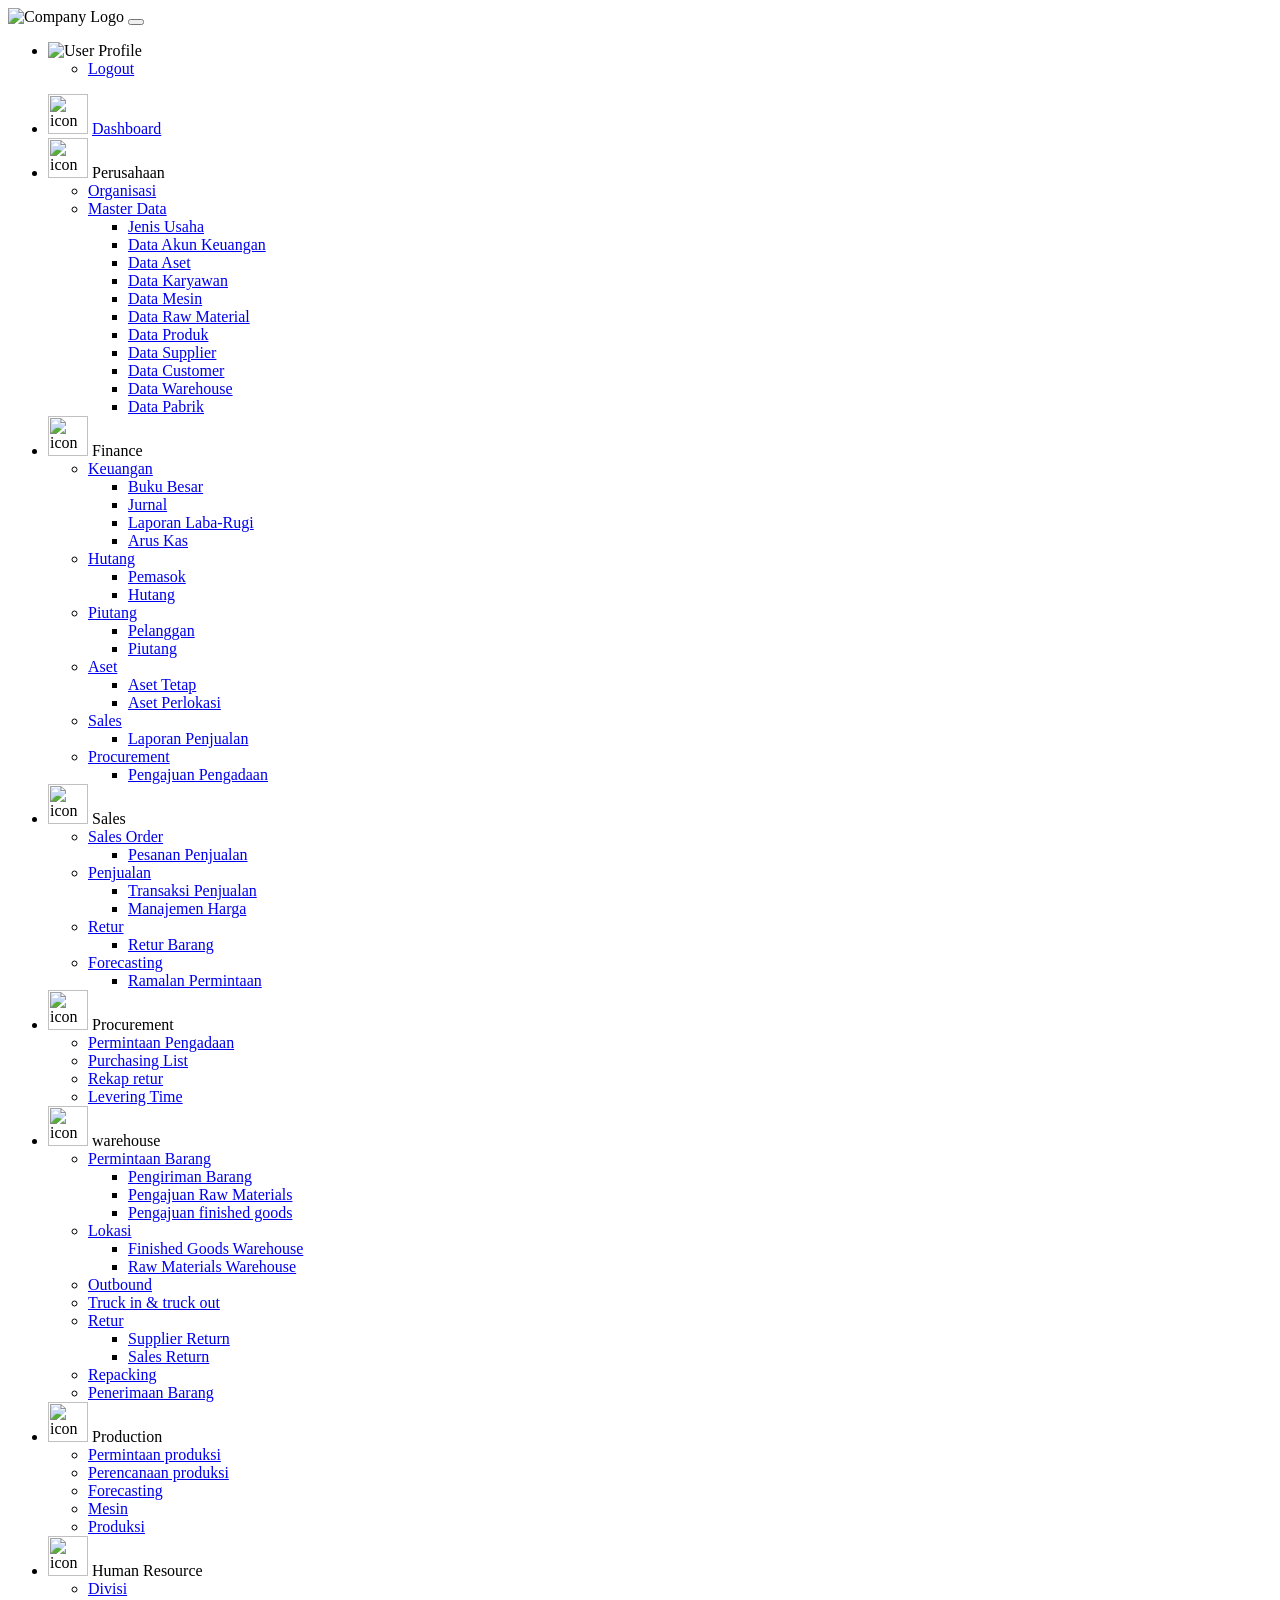
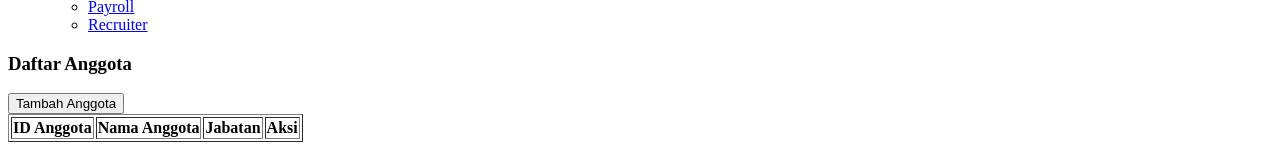
==== index.html @ f4857b85 "Update index.html" ====
<html>
  <head><title>pesanan penjualan</title>
  <link rel="stylesheet" href="organisasi.css">
  </head>
<body>
 <!-- Header Utama Halaman -->
    <header class="main-header">
        <div class="header-left">
            <img src="icon/logo_cross-removebg-preview.png" alt="Company Logo" class="company-logo">
            <!-- Tombol Menu Hamburger untuk Mobile (akan disembunyikan di desktop oleh CSS) -->
            <button class="mobile-menu-toggle" aria-label="Toggle Navigation">
                <i class="fas fa-bars"></i>
            </button>
        </div>
        <ul class="user-profile-area">
          <li class="profile-dropdown-trigger">
              <img src="icon/pexels-moose-photos-170195-1586996.jpg" id="ic" alt="User Profile">
      
              <!-- Dropdown menu pindah ke dalam <li> ini -->
              <ul class="dropdown-logo">
                  <li><a href="Dashboard.html">Logout</a></li>
              </ul>
          </li>
      </ul>
      
    </header>

    <!-- Kontainer Utama untuk Sidebar Navigasi dan Konten Dashboard -->
    <div class="main-layout-container">
        <!-- Sidebar Navigasi Utama -->
        <div class="sidebar-nav">
            <ul class="isi-container">
                <li class="dashboard">
                    <img src="icon/dashboard.png" alt="icon" width="40px" height="40px">
                    <a class="dasherp" href="dashboard_erp.html">Dashboard</a>
                </li>
                <li class="perusahaan">
                    <img src="icon/building (1).png" alt="icon" width="40px" height="40px">
                    <a class="perus">Perusahaan</a>
                    <ul class="dropdown">
                        <li><a href="organisasi.html">Organisasi</a></li>
                        <li class="has-nested">
                            <a href="#">Master Data</a>
                            <ul class="dropdown-nested">
                                <li><a href="jenis_usaha.html">Jenis Usaha</a></li>
                                <li><a href="data_akun.html">Data Akun Keuangan</a></li>
                                <li><a href="data_aset.html">Data Aset</a></li>
                                <li><a href="data_karyawan.html">Data Karyawan</a></li>
                                <li><a href="data_mesin.html">Data Mesin</a></li>
                                <li><a href="data_rawmaterial.html">Data Raw Material</a></li>
                                <li><a href="data_produk.html">Data Produk</a></li>
                                <li><a href="data_supplier.html">Data Supplier</a></li>
                                <li><a href="data_Customer.html">Data Customer</a></li>
                                <li><a href="data_warehouse.html">Data Warehouse</a></li>
                                <li><a href="data_pabrik.html">Data Pabrik</a></li>
                            </ul>
                        </li>
                    </ul>
                </li>

                <li class="finance">
                    <img src="icon/financial-advisor (1).png" alt="icon" width="40px" height="40px">
                    <a class="fi">Finance </a>
                    <ul class="dropdown">
                        <li class="has-nested">
                            <a href="#">Keuangan</a>
                            <ul class="dropdown-nested">
                                <li><a href="keuangan.html#pencatatan_keuangan">Buku Besar</a></li>
                                <li><a href="#">Jurnal</a></li>
                                <li><a href="laba-rugi.html">Laporan Laba-Rugi</a></li>
                                <li><a href="arus-kas.html">Arus Kas</a></li>
                            </ul>
                        </li>
                        <li class="has-nested">
                            <a href="#">Hutang</a>
                            <ul class="dropdown-nested">
                                <li><a href="data_supplier.html">Pemasok</a></li>
                                <li><a href="hutang-hutang.html">Hutang</a></li>
                            </ul>
                        </li>
                        <li class="has-nested">
                            <a href="#">Piutang</a>
                            <ul class="dropdown-nested">
                                <li><a href="data_customer.html">Pelanggan</a></li>
                                <li><a href="piutang-piutang.html">Piutang</a></li>
                            </ul>
                        </li>
                        <li class="has-nested">
                            <a href="#">Aset</a>
                            <ul class="dropdown-nested">
                                <li><a href="aset.html">Aset Tetap</a></li>
                                <li><a href="asetperlokasi.html">Aset Perlokasi</a></li>
                            </ul>
                        </li>
                        <li class="has-nested">
                            <a href="#">Sales</a>
                            <ul class="dropdown-nested">
                                <li><a href="laporan_penjualan.html">Laporan Penjualan</a></li>
                            </ul>
                        </li>
                        <li class="has-nested">
                            <a href="#">Procurement</a>
                            <ul class="dropdown-nested">
                                <li><a href="pengajuan_pengadaan.html">Pengajuan Pengadaan</a></li>
                            </ul>
                        </li>
                    </ul>
                </li>

                <li class="sales">
                    <img src="icon/growth (2).png" alt="icon" width="40px" height="40px">
                    <a class="s">Sales</a>
                    <ul class="dropdown">
                        <li class="has-nested">
                            <a href="#">Sales Order</a>
                            <ul class="dropdown-nested">
                                <li><a href="sales-order.html">Pesanan Penjualan</a></li>
                            </ul>
                        </li>
                        <li class="has-nested">
                            <a href="#">Penjualan</a>
                            <ul class="dropdown-nested">
                                <li><a href="transaksi_penjualan.html">Transaksi Penjualan</a></li>
                                <li><a href="manajemen_harga.html">Manajemen Harga</a></li>
                            </ul>
                        </li>
                        <li class="has-nested">
                            <a href="#">Retur</a>
                            <ul class="dropdown-nested">
                                <li><a href="retur_barang.html">Retur Barang</a></li>
                            </ul>
                        </li>
                        <li class="has-nested">
                            <a href="#">Forecasting</a>
                            <ul class="dropdown-nested">
                                <li><a href="#">Ramalan Permintaan</a></li>
                            </ul>
                        </li>
                    </ul>
                </li>

                <li class="procurement">
                    <img src="icon/procurement (1).png" alt="icon" width="40px" height="40px">
                    <a class="p">Procurement</a>
                    <ul class="dropdown">
                        <li><a href="permintaan_pengadaan.html">Permintaan Pengadaan </a></li>
                        <li><a href="purchasing_list.html">Purchasing List</a></li>
                        <li><a href="rekap_retur.html">Rekap retur</a></li>
                        <li><a href="levering_time.html">Levering Time</a></li>
                    </ul>
                </li>

                <li class="warehouse">
                    <img src="icon/warehouse (2).png" alt="icon" width="40px" height="40px">
                    <a class="w">warehouse</a>
                    <ul class="dropdown">
                        <li class="has-nested">
                            <a href="#">Permintaan Barang</a>
                            <ul class="dropdown-nested">
                                <li><a href="permintaan_barang.html">Pengiriman Barang</a></li>
                                <li><a href="pengajuan_raw.html">Pengajuan Raw Materials</a></li>
                                <li><a href="pengajuan_goods.html">Pengajuan finished goods</a></li>
                            </ul>
                        </li>
                        <li class="has-nested">
                            <a href="#">Lokasi</a>
                            <ul class="dropdown-nested">
                                <li><a href="finished_good.html">Finished Goods Warehouse</a></li>
                                <li><a href="raw_material.html">Raw Materials Warehouse</a></li>
                            </ul>
                        </li>
                        <li><a href="outbound.html">Outbound</a></li>
                        <li><a href="truckin_out.html">Truck in & truck out</a></li>
                        <li class="has-nested">
                            <a href="#">Retur</a>
                            <ul class="dropdown-nested">
                                <li><a href="supplier_retur.html">Supplier Return</a></li>
                                <li><a href="goods_retur.html">Sales Return</a></li>
                            </ul>
                        </li>
                        <li><a href="repacking.html">Repacking</a></li>
                        <li><a href="stock_opname.html">Penerimaan Barang</a></li>
                    </ul>
                </li>

                <li class="production">
                    <img src="icon/factory (1).png" alt="icon" width="40px" height="40px">
                    <a class="pr">Production</a>
                    <ul class="dropdown">
                        <li><a href="permintaan_produksi.html">Permintaan produksi</a></li>
                        <li><a href="perencanaan_produksi.html">Perencanaan produksi</a></li>
                        <li><a href="forecasting_produksi.html">Forecasting</a></li>
                        <li><a href="mesin.html">Mesin</a></li>
                        <li><a href="biaya.html">Produksi</a></li>
                    </ul>
                </li>

                <li class="human">
                    <img src="icon/teamwork (2).png" alt="icon" width="40px" height="40px">
                    <a class="h">Human Resource</a>
                    <ul class="dropdown">
                        <li><a href="data_karyawan.html">Divisi</a></li>
                        <li><a href="payroll.html">Payroll</a></li>
                        <li><a href="recruiter.html">Recruiter</a></li>
                    </ul>
                </li>
            </ul>
        </div>


<div class="isi-co">
    <h3 class="pj">Daftar Anggota</h3>





  <div class="add">
    <a href="organisasi2.html"><button type="button">Tambah Anggota</button></a>
  </div>
  <div class="table-container">
    <table id="myTable" class="table" border="1">
        <thead>
            <tr>
                <th class="k">ID Anggota</th>
                <th class="kt">Nama Anggota</th>
                <th class="spp">Jabatan</th>
                <th class="keterangan">Aksi</th> </tr>
        </thead>
        <tbody id="organisasiTableBody">
            </tbody>
    </table>
</div>
</div>
</div>


<script src="organisasi.js"></script>
</body>
</html>
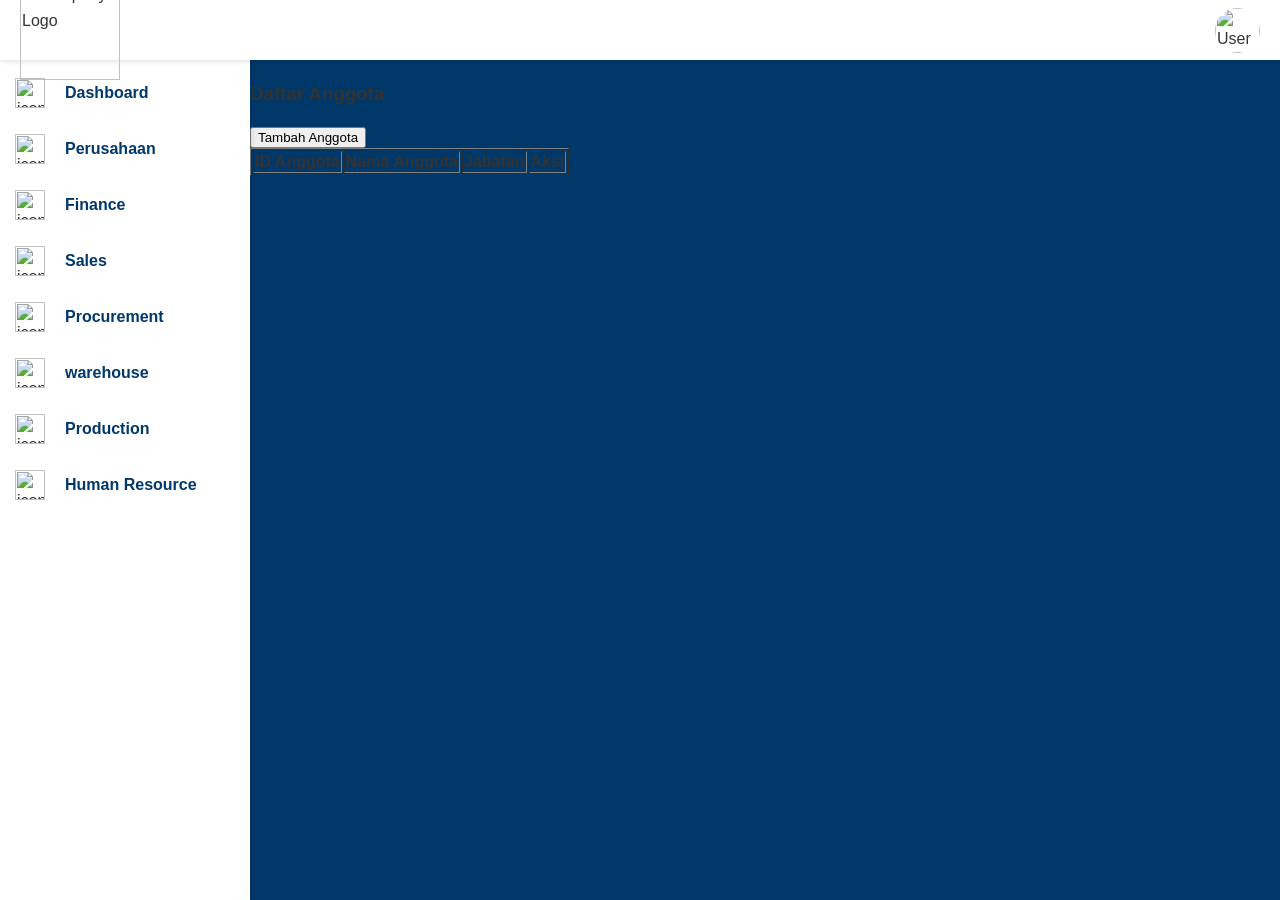
==== commit 1f664a4d: "Update index.html" ====
--- a/index.html
+++ b/index.html
@@ -1,6 +1,6 @@
 <html>
   <head><title>pesanan penjualan</title>
-  <link rel="stylesheet" href="organisasi.css">
+  <link rel="stylesheet" href="dashboard_erp.css">
   </head>
 <body>
  <!-- Header Utama Halaman -->
@@ -235,6 +235,6 @@
 </div>
 
 
-<script src="organisasi.js"></script>
+<script src="dashboard_erp.js"></script>
 </body>
 </html>
--- a/dashboard_erp.css
+++ b/dashboard_erp.css
@@ -0,0 +1,798 @@
+/* dashboard_erp.css */
+
+/* --- RESET BROWSER DEFAULTS DAN PENGATURAN GLOBAL --- */
+*, *::before, *::after {
+  box-sizing: border-box; /* Sangat penting untuk layout responsif */
+}
+
+html, body {
+  margin: 0;
+  padding: 0;
+  width: 100%;
+  height: 100%;
+  /* Mencegah scroll horizontal pada seluruh halaman */
+  overflow-x: hidden; /* Pastikan ini ada dan efektif! */
+  font-family: Arial, sans-serif;
+  line-height: 1.6;
+  color: #333;
+  background-color: #01386A; /* Warna latar belakang halaman */
+}
+
+
+
+.header-left .company-logo {
+  height: 100px;
+  width: auto;
+}
+
+
+/* Tambahkan ini untuk mengontrol scroll body saat mobile sidebar aktif */
+body.no-scroll {
+  overflow: hidden; /* Ini akan menimpa overflow-x: hidden juga, yang diinginkan */
+}
+
+
+/* --- HEADER UTAMA --- */
+.main-header {
+  width: 100%;
+  background-color: #fff;
+  padding: 10px 20px;
+  box-shadow: 0 2px 4px rgba(0,0,0,0.1);
+  display: flex;
+  justify-content: space-between;
+  align-items: center;
+  position: fixed;
+  top: 0;
+  left: 0;
+  z-index: 200;
+  height: 60px;
+  /* Pastikan header tidak menyebabkan scroll horizontal karena kontennya */
+  
+}
+
+.header-left {
+  display: flex;
+  align-items: center;
+  gap: 15px;
+}
+
+.company-logo {
+  height: 40px; /* Sesuaikan tinggi logo */
+  width: auto;
+}
+
+.header-right {
+  display: flex;
+  align-items: center;
+}
+
+/* --- TOMBOL MENU HAMBURGER (Mobile Only) --- */
+.mobile-menu-toggle {
+  display: none; /* Sembunyikan secara default di desktop */
+  background: none;
+  border: none;
+  font-size: 1.8em;
+  cursor: pointer;
+  color: #01386A;
+  padding: 5px 10px;
+}
+
+/* --- DROPDOWN PROFIL (di header) --- */
+/* Dalam dashboard_erp.css */
+
+/* Dalam dashboard_erp.css */
+
+/* Dalam dashboard_erp.css */
+
+.user-profile-area {
+  list-style: none;
+  padding: 0;
+  margin: 0;
+  position: relative; /* Ini tetap harus ada untuk containment */
+}
+
+.profile-dropdown-trigger {
+  cursor: pointer;
+  display: flex;
+  align-items: center;
+}
+
+#ic {
+  width: 45px;
+  height: 45px;
+  border-radius: 50%;
+  object-fit: cover;
+  display: block;
+}
+
+.dropdown-logo {
+  display: none;
+  /* Hapus atau komentari baris di bawah ini */
+  /* position: absolute; */
+  /* top: 60px; */
+  /* right: 0; */
+
+  background-color: #fff;
+  border-radius: 8px;
+  min-width: 180px;
+  box-shadow: 0 8px 20px rgba(0, 0, 0, 0.2);
+  list-style: none;
+  padding: 8px 0;
+  margin: 0;
+  z-index: 999; /* Pastikan ini cukup tinggi */
+}
+
+.dropdown-logo.show {
+  display: block;
+}
+
+/* Tambahkan transisi jika Anda ingin efek halus */
+.dropdown-logo {
+  transition: opacity 0.3s ease-in-out, transform 0.3s ease-in-out;
+  opacity: 0;
+  pointer-events: none; /* Mencegah interaksi saat disembunyikan */
+  transform: translateY(-10px); /* Efek meluncur dari atas */
+}
+
+.dropdown-logo.show {
+  opacity: 1;
+  pointer-events: auto;
+  transform: translateY(0);
+}
+
+
+/* ... sisa CSS tidak berubah ... */
+
+
+.dropdown-logo li a {
+  color: #333;
+  padding: 10px 15px;
+  text-decoration: none;
+  display: block;
+  white-space: nowrap; /* Pastikan teks tidak melompat baris */
+  font-size: 0.95em;
+  overflow: hidden; /* Sembunyikan overflow */
+  text-overflow: ellipsis; /* Tambahkan elipsis jika teks terlalu panjang */
+}
+
+.dropdown-logo li a:hover {
+  background-color: #f0f0f0;
+  border-radius: 4px;
+  margin: 0 8px;
+}
+
+/* --- LAYOUT UTAMA (Sidebar Navigasi dan Konten Dashboard) --- */
+.main-layout-container {
+  display: flex;
+  height: calc(100vh - 60px); /* Tinggi viewport dikurangi tinggi header */
+  margin-top: 60px; /* Dorong konten ke bawah header */
+  width: 100%;
+  overflow: hidden; /* Menambah overflow hidden untuk container utama, scroll akan di elemen dalamnya */
+}
+
+/* --- SIDEBAR NAVIGASI UTAMA --- */
+.sidebar-nav {
+  width: 250px; /* Lebar default di desktop */
+  background-color: #fff;
+  box-shadow: 2px 0 5px rgba(0,0,0,0.1);
+  height: 100%; /* Mengisi tinggi penuh .main-layout-container */
+  flex-shrink: 0;
+  overflow-y: auto; /* Izinkan scroll vertikal di desktop juga */
+  overflow-x: hidden; /* Pastikan tidak ada scroll horizontal di sidebar */
+
+  transition: transform 0.3s ease-in-out; /* Untuk animasi slide-in/out mobile */
+  z-index: 150;
+  padding-top: 10px; /* Padding dari atas */
+  position: relative; /* Penting untuk z-index dropdown yang fixed */
+}
+
+/* Hilangkan scrollbar default */
+.sidebar-nav::-webkit-scrollbar {
+  width: 0; /* Untuk Chrome, Safari, Opera */
+  height: 0;
+}
+.sidebar-nav {
+  scrollbar-width: none; /* Untuk Firefox */
+}
+
+
+.isi-container {
+  list-style: none;
+  padding: 0 15px; /* Padding horizontal di dalam sidebar */
+  margin: 0;
+  width: 100%;
+}
+
+/* --- ITEM MENU UTAMA (Dashboard, Perusahaan, Finance, dll.) --- */
+.isi-container > li {
+  display: flex;
+  align-items: center;
+  position: relative; /* PENTING: Untuk positioning absolute dropdown */
+  cursor: pointer;
+  margin-bottom: 10px;
+  padding: 8px 0;
+  transition: background-color 0.2s ease-in-out;
+  border-radius: 6px;
+}
+
+/* Tambahkan padding di sisi kiri untuk ikon */
+.isi-container > li > a {
+  padding-left: 10px;
+}
+
+.isi-container > li:hover {
+  background-color: #e8f0fe;
+}
+
+/* Kelas aktif untuk item menu parent dropdown */
+.isi-container > li.active-dropdown {
+  background-color: #e8f0fe;
+}
+
+.dashboard {
+  margin-top: 0;
+}
+
+.isi-container > li img {
+  margin-right: 10px;
+  width: 30px;
+  height: 30px;
+  flex-shrink: 0;
+  object-fit: contain;
+}
+
+.isi-container > li a {
+  text-decoration: none;
+  color: #01386A;
+  font-weight: bold;
+  flex-grow: 1;
+  white-space: nowrap;
+  display: flex;
+  align-items: center;
+  justify-content: space-between;
+  width: 100%;
+  box-sizing: border-box;
+}
+
+/* Gaya untuk ikon panah dropdown */
+.isi-container > li a .arrow-icon {
+  font-size: 0.8em;
+  margin-left: 10px;
+  transition: transform 0.2s ease-in-out;
+}
+
+.isi-container > li.active-dropdown > a .arrow-icon {
+  transform: rotate(90deg);
+}
+
+
+/* --- DROPDOWN UTAMA SIDEBAR (level 1) --- */
+.dropdown {
+  visibility: hidden;
+  opacity: 0;
+  transition: visibility 0s 0.2s, opacity 0.2s ease-in-out;
+  pointer-events: none;
+
+  background-color: #fff;
+  border-radius: 8px;
+  min-width: 200px;
+  box-shadow: 0 4px 12px rgba(0,0,0,0.15);
+  list-style: none;
+  padding: 8px 0;
+  margin: 0;
+  z-index: 10;
+
+  position: fixed; /* DEFAULT DI DESKTOP */
+  top: -9999px; /* Default hide */
+  left: -9999px; /* Default hide */
+  overflow-x: hidden; /* Tetap hidden di desktop */
+}
+
+/* --- NESTED DROPDOWN SIDEBAR (level 2) --- */
+.dropdown-nested {
+  visibility: hidden;
+  opacity: 0;
+  transition: visibility 0s 0.2s, opacity 0.2s ease-in-out;
+  pointer-events: none;
+
+  background-color: #fff;
+  border-radius: 8px;
+  min-width: 200px;
+  box-shadow: 0 4px 12px rgba(0,0,0,0.15);
+  list-style: none;
+  padding: 8px 0;
+  margin: 0;
+  z-index: 11;
+
+  position: fixed; /* DEFAULT DI DESKTOP */
+  top: -9999px; /* Default hide */
+  left: -9999px; /* Default hide */
+  overflow-x: hidden; /* Tetap hidden di desktop */
+}
+
+/* Saat dropdown aktif */
+.dropdown.show,
+.dropdown-nested.show {
+  visibility: visible;
+  opacity: 1;
+  transition-delay: 0s;
+  pointer-events: auto;
+  /* Posisi `left` dan `top` akan diatur oleh JS di desktop */
+}
+
+.dropdown li,
+.dropdown-nested li {
+  padding: 0;
+  position: relative;
+}
+
+.dropdown li a,
+.dropdown-nested li a {
+  color: #333;
+  padding: 10px 15px;
+  text-decoration: none;
+  display: block;
+  white-space: nowrap; /* Teks tetap dalam satu baris */
+  font-size: 0.95em;
+  /* TIDAK ADA overflow: hidden dan text-overflow: ellipsis di sini secara default */
+}
+
+.dropdown li a:hover {
+  background-color: #f0f0f0;
+  border-radius: 4px;
+  margin: 0 8px;
+}
+.dropdown-nested li a:hover {
+  background-color: #e0e0e0; /* Sedikit beda warna hover untuk nested */
+  border-radius: 4px;
+  margin: 0 8px;
+}
+
+
+/* --- KONTEN UTAMA DASHBOARD --- */
+.dashboard-content {
+  flex-grow: 1;
+  padding: 20px;
+  overflow-y: auto; /* Memungkinkan konten dashboard di-scroll jika panjang */
+  overflow-x: hidden; /* Default hidden, kita akan override jika ada elemen yang butuh scroll di dalamnya */
+  box-sizing: border-box;
+  height: 100%;
+  display: flex;
+  flex-direction: column;
+  gap: 20px;
+}
+
+.main-content {
+  display: flex;
+  flex-wrap: wrap;
+  gap: 20px;
+  flex-grow: 1;
+  width: 100%;
+}
+
+.card {
+  background-color: #fff;
+  border-radius: 8px;
+  box-shadow: 0 4px 8px rgba(0,0,0,0.1);
+  padding: 20px;
+  min-width: 300px;
+  box-sizing: border-box;
+  flex: 1;
+  overflow-x: hidden;
+}
+
+/* Contoh: Jika ada tabel di dalam card yang bisa menyebabkan scroll horizontal */
+.table-responsive {
+  overflow-x: auto; /* Ini yang akan membuat tabel bisa di-scroll horizontal */
+  -webkit-overflow-scrolling: touch; /* Untuk pengalaman scroll yang lebih baik di iOS */
+}
+
+.sales-chart-card {
+  flex-basis: 100%;
+  height: 400px;
+  display: flex;
+  flex-direction: column;
+  overflow-x: auto; /* Izinkan scroll horizontal jika chart terlalu lebar */
+}
+#salesChart {
+  flex-grow: 1;
+  max-height: 320px;
+}
+
+.period-display {
+  text-align: right;
+  font-size: 0.9em;
+  color: #666;
+  margin-top: 10px;
+}
+
+.bottom-row {
+  display: flex;
+  flex-wrap: wrap;
+  gap: 20px;
+  width: 100%;
+}
+
+.production-card {
+  flex: 1;
+  min-width: 300px;
+  overflow-x: hidden;
+}
+
+.product-item {
+  display: flex;
+  align-items: center;
+  margin-bottom: 10px;
+  font-size: 0.9em;
+}
+
+.product-item span {
+  flex-basis: 100px;
+  margin-right: 15px;
+  white-space: nowrap;
+}
+
+.progress-bar-container {
+  flex-grow: 1;
+  background-color: #e0e0e0;
+  border-radius: 5px;
+  height: 20px;
+  overflow: hidden;
+}
+
+.progress-bar {
+  height: 100%;
+  text-align: center;
+  color: white;
+  line-height: 20px;
+  border-radius: 5px;
+  transition: width 0.5s ease-in-out;
+  font-size: 0.8em;
+}
+
+.warehouse-map-card {
+  flex: 2;
+  min-width: 400px;
+  display: flex;
+  flex-direction: column;
+  overflow-x: auto;
+}
+
+.map-container {
+  height: 300px;
+  width: 100%;
+  border: 1px solid #ddd;
+  border-radius: 4px;
+  background-color: #f0f0f0;
+  display: flex;
+  justify-content: center;
+  align-items: center;
+  color: #999;
+}
+
+/* --- SIDEBAR KONTEN (Forum Diskusi) --- */
+.sidebar {
+  width: 280px;
+  background-color: #f8f8f8;
+  padding: 20px;
+  box-shadow: -2px 0 5px rgba(0,0,0,0.1);
+  flex-shrink: 0;
+  height: fit-content;
+  box-sizing: border-box;
+  overflow-x: hidden;
+}
+
+.forum-header {
+  display: flex;
+  justify-content: space-between;
+  align-items: center;
+  margin-bottom: 15px;
+  border-bottom: 1px solid #eee;
+  padding-bottom: 10px;
+}
+
+.forum-card h3 {
+  margin: 0;
+  color: #4CAF50;
+  font-size: 1.2em;
+}
+
+.forum-button {
+  background: none;
+  border: none;
+  font-size: 1.2em;
+  cursor: pointer;
+  padding: 5px;
+  border-radius: 50%;
+  transition: background-color 0.2s;
+}
+.forum-button:hover {
+  background-color: #e0e0e0;
+}
+.forum-icon-header {
+  width: 20px;
+  height: 20px;
+  opacity: 0.7;
+}
+
+.forum-list {
+  list-style: none;
+  padding: 0;
+  margin: 0;
+}
+
+.forum-item {
+  display: flex;
+  align-items: center;
+  margin-bottom: 15px;
+  padding: 8px 0;
+}
+
+.forum-item:last-child {
+  border-bottom: none;
+  margin-bottom: 0;
+}
+
+.forum-avatar {
+  width: 45px;
+  height: 45px;
+  border-radius: 50%;
+  object-fit: cover;
+  margin-right: 12px;
+  border: 2px solid #007bff;
+}
+
+.forum-details {
+  flex-grow: 1;
+}
+
+.forum-details h4 {
+  margin: 0;
+  font-size: 1em;
+  color: #333;
+}
+
+.forum-details .status {
+  font-size: 0.8em;
+  font-weight: bold;
+  text-transform: uppercase;
+}
+.forum-details .status.online {
+  color: #28a745;
+}
+.forum-details .status.offline {
+  color: #dc3545;
+}
+
+
+/* ========================================================= */
+/* --- MEDIA QUERIES UNTUK RESPONSIVITAS --- */
+/* ========================================================= */
+
+/* Untuk layar dengan lebar maksimum 1200px (misalnya, laptop kecil atau tablet landscape) */
+@media (max-width: 1200px) {
+  .main-header {
+      padding: 10px 15px;
+  }
+  .dashboard-content {
+      padding: 15px;
+  }
+  .card {
+      min-width: 280px;
+  }
+  .warehouse-map-card {
+      min-width: 350px;
+  }
+}
+
+/* Untuk layar dengan lebar maksimum 992px (misalnya, tablet portrait) */
+@media (max-width: 992px) {
+  .main-layout-container {
+      flex-direction: column;
+      height: auto;
+      margin-top: 60px;
+      width: 100%;
+      overflow-x: hidden;
+  }
+
+  .mobile-menu-toggle {
+      display: block;
+  }
+
+  .sidebar-nav {
+      width: 250px; /* Lebar mobile sidebar */
+      height: calc(100vh - 60px);
+      position: fixed;
+      top: 60px;
+      left: 0;
+      transform: translateX(-100%);
+      transition: transform 0.3s ease-in-out;
+      z-index: 150;
+      padding-top: 0;
+      overflow-y: auto; /* Selalu auto di mobile untuk scroll vertikal */
+      overflow-x: hidden; /* Pastikan tidak ada scroll horizontal di sidebar itu sendiri */
+      -webkit-overflow-scrolling: touch;
+      background-color: #fff; /* Pastikan latar belakang sidebar terlihat */
+  }
+
+  .sidebar-nav.active {
+      transform: translateX(0);
+  }
+
+  .isi-container {
+      padding: 0; /* Ubah padding ini menjadi 0 di sini */
+  }
+  .isi-container > li {
+      margin-bottom: 15px;
+      padding: 8px 15px; /* Tambahkan padding horizontal di sini untuk item utama */
+  }
+  .isi-container > li img {
+      width: 25px;
+      height: 25px;
+  }
+  .isi-container > li a {
+      font-size: 0.9em;
+      padding-left: 0; /* Reset padding-left dari desktop */
+  }
+
+  /* --- PENTING: Penyesuaian DROPDOWN untuk mobile sidebar --- */
+  .dropdown, .dropdown-nested {
+      position: relative; /* Ini kuncinya! Agar mengalir normal */
+      left: auto !important; /* Reset dari JS desktop */
+      top: auto !important; /* Reset dari JS desktop */
+      width: 100%; /* Mengisi lebar parent yang tersedia */
+      min-width: unset;
+      background-color: #f6f6f6;
+      box-shadow: none;
+      border-top: 1px solid #eee;
+      padding-left: 0; /* Hapus padding-left dari container dropdown */
+      overflow: hidden; /* Tetap hidden secara default untuk transisi tinggi */
+      z-index: 1; /* Tetap di atas konten lain dalam sidebar */
+      visibility: visible; /* Di mobile, visibilitas dikontrol oleh tinggi */
+      opacity: 1; /* Di mobile, opacity selalu 1 */
+      transition: height 0.3s ease-out; /* Transisi untuk tinggi */
+      height: 0; /* Sembunyikan dengan tinggi 0 */
+      pointer-events: none; /* Nonaktifkan interaksi saat tersembunyi */
+  }
+
+  .dropdown.show, .dropdown-nested.show {
+      height: auto; /* Ini akan memicu transisi tinggi */
+      pointer-events: auto; /* Aktifkan interaksi saat show */
+      overflow-y: auto; /* Izinkan scroll vertikal jika dropdown sendiri terlalu panjang */
+      overflow-x: hidden; /* Pastikan tidak ada scroll horizontal pada container dropdown itu sendiri */
+  }
+  /* Hapus padding-left dari .dropdown-nested */
+  /* .dropdown-nested {
+      padding-left: 40px;
+  } */
+
+  /* Gaya untuk A di dalam dropdown (Mengizinkan Scroll Horizontal pada Item Link) */
+  .dropdown li a, .dropdown-nested li a {
+      white-space: nowrap; /* Teks tetap dalam satu baris */
+      overflow-x: auto; /* IZINKAN SCROLL HORIZONTAL DI SINI */
+      -webkit-overflow-scrolling: touch; /* Untuk pengalaman scroll yang lebih baik di iOS */
+      display: block; /* Pastikan display block agar overflow bekerja */
+      /* Tambahkan padding di kanan agar scrollbar (jika muncul) tidak menutupi teks */
+      padding-right: 25px;
+      /* Tambahkan padding-left di sini untuk indentasi */
+      padding-left: 30px; /* Indentasi untuk level 1 dropdown */
+  }
+  .dropdown-nested li a {
+      padding-left: 50px; /* Indentasi untuk level 2 (30px dari parent level 1 + 20px tambahan) */
+  }
+
+
+  /* Opsi: Sembunyikan scrollbar horizontal pada item link dropdown jika tidak ingin terlihat permanen */
+  .dropdown li a::-webkit-scrollbar, .dropdown-nested li a::-webkit-scrollbar {
+      height: 0;
+  }
+  .dropdown li a { scrollbar-width: none; }
+  .dropdown-nested li a { scrollbar-width: none; }
+
+  /* Memastikan arrow icon berputar dengan benar di mobile */
+  .isi-container > li.active-dropdown > a .arrow-icon {
+      transform: rotate(90deg);
+  }
+  .dropdown li.has-nested.active-nested > a .arrow-icon {
+      transform: rotate(90deg);
+  }
+
+
+  .dashboard-content {
+      padding: 15px;
+      flex-direction: column;
+      align-items: center;
+      width: 100%;
+      overflow-x: hidden;
+  }
+
+  .main-content {
+      flex-direction: column;
+      width: 100%;
+      overflow-x: hidden;
+  }
+
+  .card {
+      width: 100%;
+      min-width: unset;
+      overflow-x: hidden;
+  }
+
+  /* Untuk elemen di dalam card yang mungkin butuh scroll horizontal */
+  .sales-chart-card, .warehouse-map-card {
+      overflow-x: auto; /* Izinkan scroll horizontal untuk card ini */
+  }
+
+
+  .sidebar { /* Ini adalah sidebar forum diskusi */
+      width: 100%;
+      height: auto;
+      box-shadow: 0 -2px 5px rgba(0,0,0,0.1);
+      padding: 15px;
+      overflow-x: hidden;
+  }
+}
+
+/* Untuk layar ekstra kecil (misalnya, smartphone) */
+@media (max-width: 768px) {
+  .main-header {
+      padding: 8px 10px;
+  }
+  .company-logo {
+      height: 35px;
+  }
+  #ic {
+      width: 40px;
+      height: 40px;
+  }
+  .mobile-menu-toggle {
+      font-size: 1.6em;
+  }
+
+  .sidebar-nav {
+      width: 220px; /* Sedikit lebih kecil untuk layar sangat kecil */
+  }
+
+  .dashboard-content {
+      padding: 15px;
+  }
+
+  .sales-chart-card {
+      height: 350px;
+  }
+  #salesChart {
+      max-height: 280px;
+  }
+
+  .forum-avatar {
+      width: 40px;
+      height: 40px;
+  }
+}
+
+/* Untuk layar yang sangat kecil */
+@media (max-width: 480px) {
+  .main-header {
+      padding: 5px 8px;
+  }
+  .company-logo {
+      height: 30px;
+  }
+  #ic {
+      width: 35px;
+      height: 35px;
+  }
+  .mobile-menu-toggle {
+      font-size: 1.5em;
+  }
+  .sidebar-nav {
+      width: 100%; /* Mengambil lebar penuh layar */
+  }
+
+  .dashboard-content {
+      padding: 5px;
+  }
+  .card {
+      padding: 15px;
+  }
+}
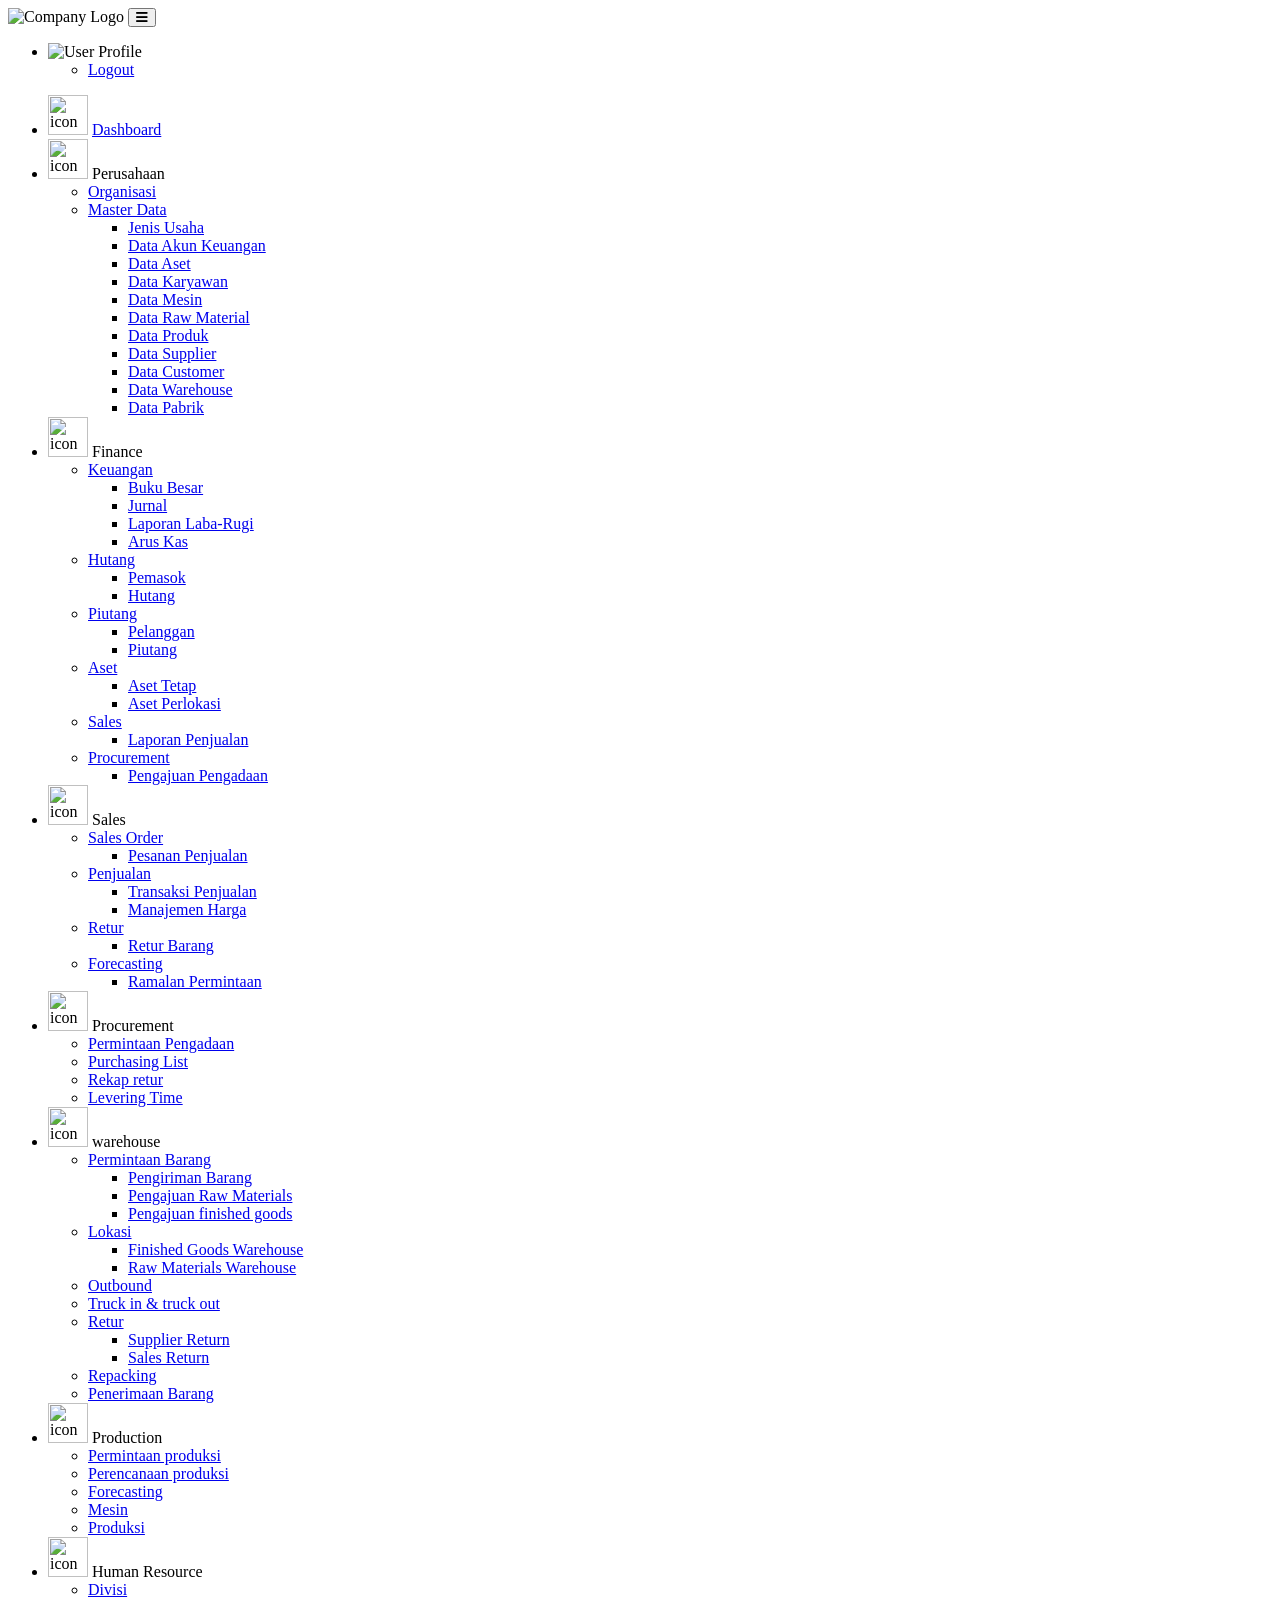
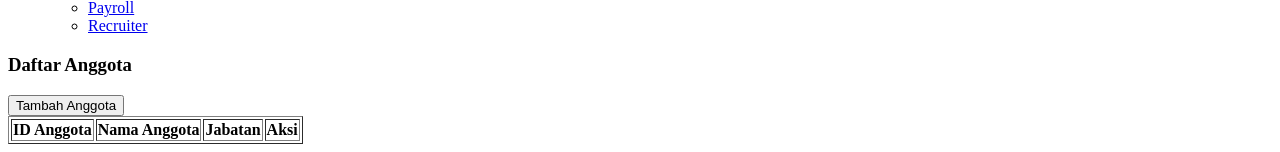
==== commit 3c4852fa: "Update index.html" ====
--- a/index.html
+++ b/index.html
@@ -1,6 +1,10 @@
 <html>
-  <head><title>pesanan penjualan</title>
-  <link rel="stylesheet" href="dashboard_erp.css">
+  <head>
+    <!-- <meta charset="UTF-8">
+    <meta name="viewport" content="width=device-width, initial-scale=1.0"> -->
+    <title>pesanan penjualan</title>
+  <link rel="stylesheet" href="dashboard_erp">
+  <link rel="stylesheet" href="https://cdnjs.cloudflare.com/ajax/libs/font-awesome/6.0.0-beta3/css/all.min.css">
   </head>
 <body>
  <!-- Header Utama Halaman -->
@@ -235,6 +239,6 @@
 </div>
 
 
-<script src="dashboard_erp.js"></script>
+<script src="dashboard_erp"></script>
 </body>
 </html>
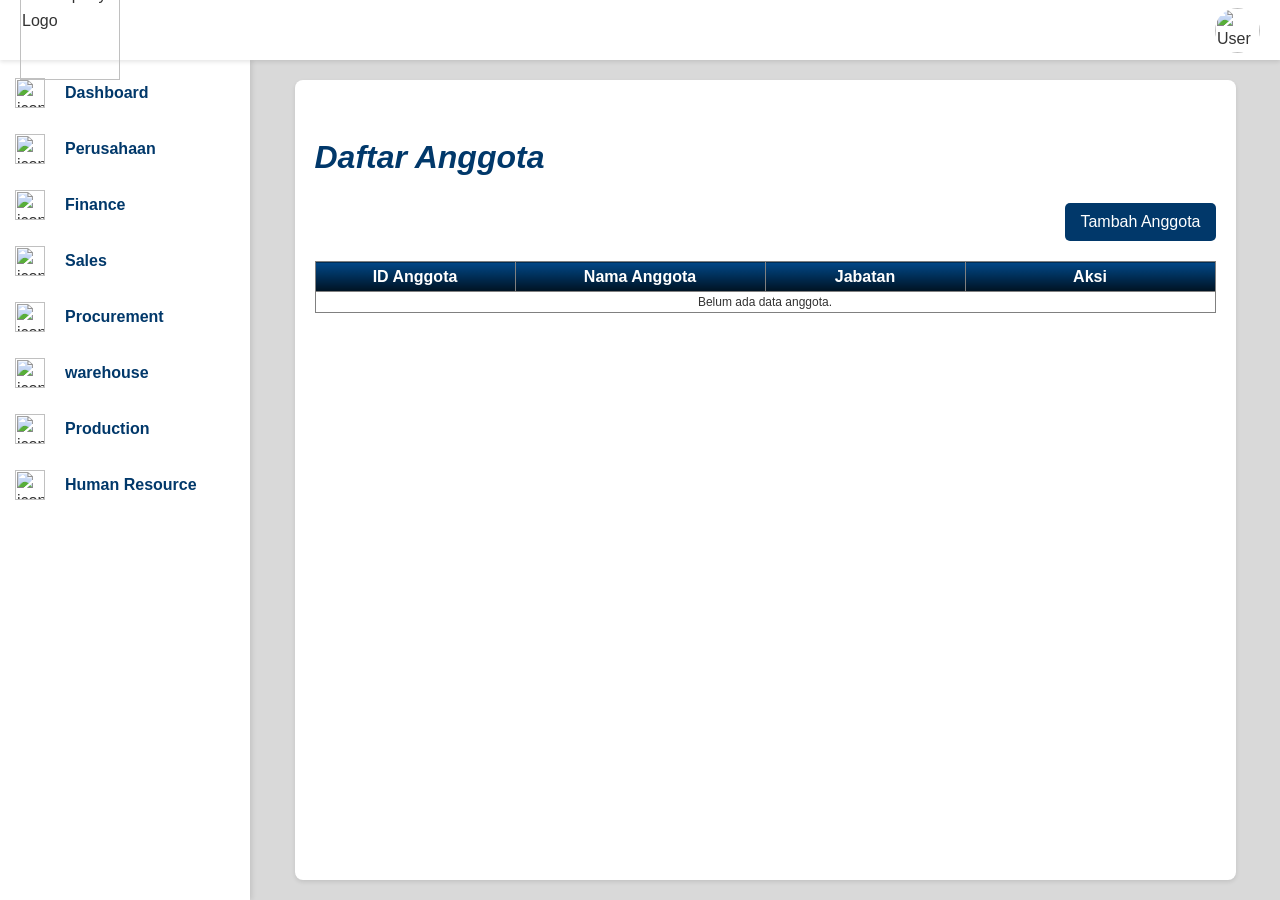
==== commit 95903dbe: "Update index.html" ====
--- a/index.html
+++ b/index.html
@@ -3,7 +3,7 @@
     <!-- <meta charset="UTF-8">
     <meta name="viewport" content="width=device-width, initial-scale=1.0"> -->
     <title>pesanan penjualan</title>
-  <link rel="stylesheet" href="dashboard_erp">
+  <link rel="stylesheet" href="dashboard_erp.css">
   <link rel="stylesheet" href="https://cdnjs.cloudflare.com/ajax/libs/font-awesome/6.0.0-beta3/css/all.min.css">
   </head>
 <body>
@@ -239,6 +239,6 @@
 </div>
 
 
-<script src="dashboard_erp"></script>
+<script src="dashboard_erp.js"></script>
 </body>
 </html>
--- a/dashboard_erp.css
+++ b/dashboard_erp.css
@@ -0,0 +1,905 @@
+/* dashboard_erp.css */
+
+/* --- RESET BROWSER DEFAULTS DAN PENGATURAN GLOBAL --- */
+*, *::before, *::after {
+  box-sizing: border-box; /* Sangat penting untuk layout responsif */
+}
+
+html, body {
+  margin: 0;
+  padding: 0;
+  width: 100%;
+  height: 100%;
+  /* Mencegah scroll horizontal pada seluruh halaman */
+  overflow-x: hidden; /* Pastikan ini ada dan efektif! */
+  font-family: Arial, sans-serif;
+  line-height: 1.6;
+  color: #333;
+  background-color: #D9D9D9; /* Warna latar belakang halaman */
+}
+.header-left .company-logo {
+  height: 100px;
+  width: auto;
+}
+
+/* Tambahkan ini untuk mengontrol scroll body saat mobile sidebar aktif */
+body.no-scroll {
+  overflow: hidden; /* Ini akan menimpa overflow-x: hidden juga, yang diinginkan */
+}
+
+/* --- HEADER UTAMA --- */
+.main-header {
+  width: 100%;
+  background-color: #fff;
+  padding: 10px 20px;
+  box-shadow: 0 2px 4px rgba(0,0,0,0.1);
+  display: flex;
+  justify-content: space-between;
+  align-items: center;
+  position: fixed;
+  top: 0;
+  left: 0;
+  z-index: 200;
+  height: 60px;
+  /* Pastikan header tidak menyebabkan scroll horizontal karena kontennya */
+}
+
+.header-left {
+  display: flex;
+  align-items: center;
+  gap: 15px;
+}
+
+.company-logo {
+  height: 40px; /* Sesuaikan tinggi logo */
+  width: auto;
+}
+
+.header-right {
+  display: flex;
+  align-items: center;
+}
+
+/* --- TOMBOL MENU HAMBURGER (Mobile Only) --- */
+.mobile-menu-toggle {
+  display: none; /* Sembunyikan secara default di desktop */
+  background: none;
+  border: none;
+  font-size: 1.8em;
+  cursor: pointer;
+  color: #01386A;
+  padding: 5px 10px;
+}
+
+/* --- DROPDOWN PROFIL (di header) --- */
+.user-profile-area {
+  list-style: none;
+  padding: 0;
+  margin: 0;
+  position: relative; /* Ini tetap harus ada untuk containment */
+}
+
+.profile-dropdown-trigger {
+  cursor: pointer;
+  display: flex;
+  align-items: center;
+}
+
+#ic {
+  width: 45px;
+  height: 45px;
+  border-radius: 50%;
+  object-fit: cover;
+  display: block;
+}
+
+.dropdown-logo {
+  display: none;
+  background-color: #fff;
+  border-radius: 8px;
+  min-width: 180px;
+  box-shadow: 0 8px 20px rgba(0, 0, 0, 0.2);
+  list-style: none;
+  padding: 8px 0;
+  margin: 0;
+  z-index: 999; /* Pastikan ini cukup tinggi */
+
+  /* Transisi untuk efek halus */
+  transition: opacity 0.3s ease-in-out, transform 0.3s ease-in-out;
+  opacity: 0;
+  pointer-events: none; /* Mencegah interaksi saat disembunyikan */
+  transform: translateY(-10px); /* Efek meluncur dari atas */
+
+  /* Posisi default untuk desktop */
+  position: absolute;
+  top: 55px; /* Sedikit di bawah gambar profil */
+  right: 0;
+  left: auto; /* Pastikan tidak ada konflik left */
+}
+
+.dropdown-logo.show {
+  display: block;
+  opacity: 1;
+  pointer-events: auto;
+  transform: translateY(0);
+}
+
+.dropdown-logo li a {
+  color: #333;
+  padding: 10px 15px;
+  text-decoration: none;
+  display: block;
+  white-space: nowrap; /* Pastikan teks tidak melompat baris */
+  font-size: 0.95em;
+  overflow: hidden; /* Sembunyikan overflow */
+  text-overflow: ellipsis; /* Tambahkan elipsis jika teks terlalu panjang */
+}
+
+.dropdown-logo li a:hover {
+  background-color: #f0f0f0;
+  border-radius: 4px;
+  margin: 0 8px;
+}
+
+/* --- LAYOUT UTAMA (Sidebar Navigasi dan Konten Dashboard) --- */
+.main-layout-container {
+  display: flex;
+  height: calc(100vh - 60px); /* Tinggi viewport dikurangi tinggi header */
+  margin-top: 60px; /* Dorong konten ke bawah header */
+  width: 100%;
+  overflow: hidden; /* Menambah overflow hidden untuk container utama, scroll akan di elemen dalamnya */
+}
+
+/* --- SIDEBAR NAVIGASI UTAMA --- */
+.sidebar-nav {
+  width: 250px; /* Lebar default di desktop */
+  background-color: #fff;
+  box-shadow: 2px 0 5px rgba(0,0,0,0.1);
+  height: 100%; /* Mengisi tinggi penuh .main-layout-container */
+  flex-shrink: 0;
+  overflow-y: auto; /* Izinkan scroll vertikal di desktop juga */
+  overflow-x: hidden; /* Pastikan tidak ada scroll horizontal di sidebar */
+  
+  transition: transform 0.3s ease-in-out; /* Untuk animasi slide-in/out mobile */
+  z-index: 150;
+  padding-top: 10px; /* Padding dari atas */
+  position: relative; /* Penting untuk z-index dropdown yang fixed */
+}
+
+/* Hilangkan scrollbar default */
+.sidebar-nav::-webkit-scrollbar {
+  width: 0; /* Untuk Chrome, Safari, Opera */
+  height: 0;
+}
+.sidebar-nav {
+  scrollbar-width: none; /* Untuk Firefox */
+}
+
+.isi-container {
+  list-style: none;
+  padding: 0 15px; /* Padding horizontal di dalam sidebar */
+  margin: 0;
+  width: 100%;
+}
+
+/* --- ITEM MENU UTAMA (Dashboard, Perusahaan, Finance, dll.) --- */
+.isi-container > li {
+  display: flex;
+  align-items: center;
+  position: relative; /* PENTING: Untuk positioning absolute dropdown */
+  cursor: pointer;
+  margin-bottom: 10px;
+  padding: 8px 0;
+  transition: background-color 0.2s ease-in-out;
+  border-radius: 6px;
+}
+
+/* Tambahkan padding di sisi kiri untuk ikon */
+.isi-container > li > a {
+  padding-left: 10px;
+}
+
+.isi-container > li:hover {
+  background-color: #e8f0fe;
+}
+
+/* Kelas aktif untuk item menu parent dropdown */
+.isi-container > li.active-dropdown {
+  background-color: #e8f0fe;
+}
+
+.dashboard {
+  margin-top: 0;
+}
+
+.isi-container > li img {
+  margin-right: 10px;
+  width: 30px;
+  height: 30px;
+  flex-shrink: 0;
+  object-fit: contain;
+}
+
+.isi-container > li a {
+  text-decoration: none;
+  color: #01386A;
+  font-weight: bold;
+  flex-grow: 1;
+  white-space: nowrap;
+  display: flex;
+  align-items: center;
+  justify-content: space-between;
+  width: 100%;
+  box-sizing: border-box;
+}
+
+/* Gaya untuk ikon panah dropdown */
+.isi-container > li a .arrow-icon {
+  font-size: 0.8em;
+  margin-left: 10px;
+  transition: transform 0.2s ease-in-out;
+}
+
+.isi-container > li.active-dropdown > a .arrow-icon {
+  transform: rotate(90deg);
+}
+
+/* --- DROPDOWN UTAMA SIDEBAR (level 1) --- */
+.dropdown {
+  visibility: hidden;
+  opacity: 0;
+  transition: visibility 0s 0.2s, opacity 0.2s ease-in-out;
+  pointer-events: none;
+
+  background-color: #fff;
+  border-radius: 8px;
+  min-width: 200px;
+  box-shadow: 0 4px 12px rgba(0,0,0,0.15);
+  list-style: none;
+  padding: 8px 0;
+  margin: 0;
+  z-index: 10;
+
+  position: fixed; /* DEFAULT DI DESKTOP */
+  top: -9999px; /* Default hide */
+  left: -9999px; /* Default hide */
+  overflow-x: hidden; /* Tetap hidden di desktop */
+}
+
+/* --- NESTED DROPDOWN SIDEBAR (level 2) --- */
+.dropdown-nested {
+  visibility: hidden;
+  opacity: 0;
+  transition: visibility 0s 0.2s, opacity 0.2s ease-in-out;
+  pointer-events: none;
+
+  background-color: #fff;
+  border-radius: 8px;
+  min-width: 200px;
+  box-shadow: 0 4px 12px rgba(0,0,0,0.15);
+  list-style: none;
+  padding: 8px 0;
+  margin: 0;
+  z-index: 11;
+
+  position: fixed; /* DEFAULT DI DESKTOP */
+  top: -9999px; /* Default hide */
+  left: -9999px; /* Default hide */
+  overflow-x: hidden; /* Tetap hidden di desktop */
+}
+
+/* Saat dropdown aktif */
+.dropdown.show,
+.dropdown-nested.show {
+  visibility: visible;
+  opacity: 1;
+  transition-delay: 0s;
+  pointer-events: auto;
+  /* Posisi `left` dan `top` akan diatur oleh JS di desktop */
+}
+
+.dropdown li,
+.dropdown-nested li {
+  padding: 0;
+  position: relative;
+}
+
+.dropdown li a,
+.dropdown-nested li a {
+  color: #333;
+  padding: 10px 15px;
+  text-decoration: none;
+  display: block;
+  white-space: nowrap; /* Teks tetap dalam satu baris */
+  font-size: 0.95em;
+  /* TIDAK ADA overflow: hidden dan text-overflow: ellipsis di sini secara default */
+}
+
+.dropdown li a:hover {
+  background-color: #f0f0f0;
+  border-radius: 4px;
+  margin: 0 8px;
+}
+.dropdown-nested li a:hover {
+  background-color: #e0e0e0; /* Sedikit beda warna hover untuk nested */
+  border-radius: 4px;
+  margin: 0 8px;
+}
+
+/* --- AREA KONTEN UTAMA --- */
+.content-area {
+  flex-grow: 1; /* Konten mengisi sisa ruang */
+  padding: 20px; /* Default padding untuk desktop */
+  overflow-y: auto; /* Izinkan scroll vertikal di area konten */
+  -webkit-overflow-scrolling: touch;
+  width: 100%; /* Penting untuk mobile agar mengambil lebar penuh */
+}
+
+.atas{
+  position: fixed;
+  top: 90px !important; /* Jarak dari navbar */
+  left: 250px; /* Menyesuaikan dengan sidebar */
+  width: calc(100% - 250px); /* Supaya tabel tidak melebar ke sidebar */
+  display: flex;
+  /* justify-content: flex-start; */
+  padding: 20px;
+  justify-content: center;
+  gap: 120px;
+  height: 100px;
+  width:961px; /* Ini akan menimpa width: calc(100% - 250px); */
+  margin-right: 100px;
+}
+
+.isi-co{
+  background-color: #fff;
+  padding-left: 20px; /* Memberi sedikit ruang di sekitar konten */
+  padding-right: 20px; /* Memberi sedikit ruang di sekitar konten */
+  max-width: 1200px; /* Batasi lebar maksimum agar tidak terlalu lebar di layar besar */
+  margin: 20px auto; /* Pusatkan div secara horizontal */
+  background-color: #fff; /* Warna latar belakang kontainer */
+  border-radius: 8px; /* Sudut membulat */
+  box-shadow: 0 2px 4px rgba(0, 0, 0, 0.1); /* Sedikit bayangan */
+}
+
+.isi-co .pj {
+  font-size: 2em; /* Ukuran font relatif */
+  color: #01386A;
+  font-style: italic;
+  margin-bottom: 20px; /* Jarak bawah dari judul */
+}
+
+.add {
+  text-align: right; /* Posisikan tombol ke kanan */
+  margin-bottom: 15px; /* Jarak bawah dari tombol */
+}
+
+.add button {
+  background-color: #01386A; /* Warna biru */
+  color: #fff; /* Warna teks putih */
+  border: none;
+  padding: 10px 15px;
+  border-radius: 5px;
+  cursor: pointer;
+  font-size: 1em;
+  transition: background-color 0.3s ease; /* Efek transisi saat hover */
+}
+.add button:hover {
+  background-color: #0056b3; /* Warna biru lebih gelap saat hover */
+}
+
+.input-group label {
+  /* display: block; */
+  margin-bottom: 5px;
+}
+
+.input-group input {
+  width: 200px;
+  height: 30px;
+  padding: 10px;
+  border: 1px solid #ccc;
+  border-radius: 4px;
+  background-color: #EAEAEA;
+}
+
+.input-group small {
+  color: #888;
+}
+
+#tipe{
+  margin-bottom: 20px;
+}
+
+.isi-tabel{
+  background-color: #fff;
+  height: 500px;
+}
+
+.table-container {
+  overflow-x: auto; /* Memungkinkan tabel di-scroll secara horizontal jika terlalu lebar */
+  -webkit-overflow-scrolling: touch; /* Meningkatkan pengalaman scrolling di perangkat sentuh */
+  margin-top: 20px; /* Jarak atas dari tabel */
+}
+
+.table {
+  width: 100%; /* Lebar tabel 100% dari parent container */
+  border-collapse: collapse; /* Gabungkan border sel */
+  min-width: 600px; /* Tetapkan lebar minimum untuk tabel agar tidak terlalu sempit di mobile */
+}
+
+#idAnggota{
+  height: 30px;
+  width: 200px;
+}
+#namaAnggota{
+  height: 30px;
+  width: 250px;
+}
+#Jabatan{
+  height: 30px;
+  width: 200px;
+}
+
+#keterangan{
+  height: 30px;
+  width: 250px;
+}
+
+td{
+  font-size: 12px;
+  padding: 3px;
+}
+
+.th{
+  background:linear-gradient(#014888,#001222);
+  color: #fff;
+  text-align: center;
+  width:200px;
+  height: 30px;
+}
+
+.keterangan{
+  background:linear-gradient(#014888,#001222);
+  color: #fff;
+  text-align: center;
+  width:250px;
+  height: 30px;
+}
+
+.k{
+  background:linear-gradient(#014888,#001222);
+  color: #fff;
+  text-align: center;
+  height:30px;
+  /* width: 80px; */
+  width: 200px;
+}
+
+.kt{
+  background:linear-gradient(#014888,#001222);
+  color: #fff;
+  text-align: center;
+  height:30px;
+  width: 250px;
+}
+.spp{
+  background:linear-gradient(#014888,#001222);
+  color: #fff;
+  text-align: center;
+  height:30px;
+  width: 200px;
+}
+
+#spp{
+  width: 100%;
+  height: 30px;
+}
+
+.t{
+  width: 100px;
+}
+#t-kredit{
+  width: 100%;
+  height: 100%;
+}
+
+.table .update-button,
+.table .delete-button {
+  padding: 8px 12px;
+  margin: 0 5px;
+  border: none;
+  border-radius: 4px;
+  cursor: pointer;
+  font-size: 0.9em;
+  transition: background-color 0.3s ease;
+}
+.table .update-button {
+  background-color: #28a745; /* Warna hijau untuk update */
+  color: white;
+}
+
+.table .update-button:hover {
+  background-color: #218838;
+}
+
+.table .delete-button {
+  background-color: #dc3545; /* Warna merah untuk delete */
+  color: white;
+}
+
+.table .delete-button:hover {
+  background-color: #c82333;
+}
+
+/* ===================================== */
+/* MEDIA QUERIES UNTUK RESPONSIVITAS */
+/* ===================================== */
+
+/* Untuk perangkat mobile kecil (lebar kurang dari 600px) */
+@media (max-width: 599px) {
+  /* Tampilkan tombol hamburger */
+  .mobile-menu-toggle {
+      display: block;
+  }
+
+  /* Sembunyikan sidebar di desktop secara default di mobile */
+  .sidebar-nav {
+      position: fixed;
+      top: 60px; /* Di bawah header */
+      left: -250px; /* Sembunyikan di luar layar */
+      height: calc(100vh - 60px); /* Isi sisa tinggi viewport */
+      width: 250px; /* Lebar sidebar mobile */
+      box-shadow: 2px 0 5px rgba(0,0,0,0.2);
+      transition: left 0.3s ease-in-out; /* Animasi geser */
+      z-index: 180; /* Pastikan di atas konten utama */
+  }
+
+  /* Tampilkan sidebar saat kelas 'active' ditambahkan oleh JS */
+  .sidebar-nav.active {
+      left: 0;
+  }
+
+  /* Konten utama di mobile akan mengisi 100% lebar */
+  .main-layout-container {
+      flex-direction: column; /* Tata letak kolom di mobile */
+      margin-top: 60px;
+      height: calc(100vh - 60px); /* Tetap menyesuaikan tinggi header */
+      overflow-y: auto; /* Izinkan scroll pada seluruh kontainer jika diperlukan */
+  }
+
+  .content-area {
+      padding: 15px; /* Sesuaikan padding konten untuk mobile */
+  }
+
+  /* Dropdown profil di mobile */
+  .dropdown-logo {
+      position: absolute;
+      top: 55px;
+      right: 0;
+      left: auto;
+      min-width: 160px;
+      box-shadow: 0 4px 10px rgba(0, 0, 0, 0.15);
+  }
+
+  /* Dropdown sidebar (level 1 dan 2) di mobile */
+  .dropdown,
+  .dropdown-nested {
+      position: static;
+      width: auto;
+      min-width: auto;
+      max-height: 0;
+      opacity: 1;
+      pointer-events: auto;
+      transition: max-height 0.3s ease-in-out, padding 0.3s ease-in-out;
+      overflow: hidden;
+      box-shadow: none;
+      border-radius: 0;
+      padding: 0 10px;
+      background-color: #f7f7f7;
+  }
+
+  .dropdown.show,
+  .dropdown-nested.show {
+      max-height: 500px;
+      padding: 8px 10px;
+  }
+
+  .dropdown li a,
+  .dropdown-nested li a {
+      padding: 8px 10px;
+      font-size: 0.9em;
+  }
+
+  .dropdown li a:hover,
+  .dropdown-nested li a:hover {
+      background-color: #e8e8e8;
+      border-radius: 4px;
+      margin: 0;
+  }
+
+  /* Sembunyikan sidebar di desktop secara default di mobile */
+  .sidebar-nav {
+      transform: translateX(-100%);
+  }
+  .sidebar-nav.active {
+      transform: translateX(0);
+  }
+
+  /* --- ISI-CO ADJUSTMENTS FOR SMALL MOBILE --- */
+  .isi-co {
+      padding: 15px;
+      margin: 10px; /* Margin lebih kecil di perangkat mobile */
+  }
+
+  .isi-co .pj {
+      font-size: 1.5em; /* Ukuran font judul lebih kecil */
+  }
+
+  .add {
+      text-align: center; /* Pusatkan tombol di mobile */
+  }
+
+  .add button {
+      width: 100%; /* Lebar penuh untuk tombol */
+      padding: 12px;
+  }
+
+  .table th,
+  .table td {
+      padding: 8px 10px; /* Padding lebih kecil di sel tabel */
+      font-size: 0.85em; /* Ukuran font lebih kecil */
+  }
+
+  /* Sembunyikan header kolom tertentu atau gunakan teknik lain jika diperlukan */
+  .table thead {
+      display: none; /* Sembunyikan header tabel */
+  }
+
+  .table, .table tbody, .table tr, .table td {
+      display: block; /* Buat semua elemen tabel menjadi blok */
+      width: 100%;
+  }
+
+  .table tr {
+      margin-bottom: 15px; /* Jarak antar baris */
+      border: 1px solid #ddd;
+      border-radius: 8px;
+      background-color: #fff;
+      box-shadow: 0 1px 3px rgba(0,0,0,0.1);
+  }
+
+  .table td {
+      border: none; /* Hapus border antar sel */
+      border-bottom: 1px solid #eee; /* Beri border bawah untuk setiap "baris" sel */
+      text-align: right; /* Rata kanan nilai data */
+      position: relative;
+      padding-left: 50%; /* Sisakan ruang untuk label pseudo-element */
+  }
+
+  .table td:last-child {
+      border-bottom: none; /* Hapus border bawah di sel terakhir */
+  }
+
+  .table td::before {
+      content: attr(data-label); /* Tampilkan label dari atribut data-label */
+      position: absolute;
+      left: 10px;
+      width: 45%;
+      padding-right: 10px;
+      white-space: nowrap; /* Jangan biarkan label pindah baris */
+      text-align: left;
+      font-weight: bold;
+      color: #666;
+  }
+
+  /* Tambahkan atribut data-label ke HTML Anda seperti ini: */
+  /* <td><span data-label="ID Anggota:"></span>${anggota.nomor_anggota}</td> */
+  /* Atau secara dinamis di JS Anda saat merender tabel */
+  /* Untuk contoh di atas, kita bisa menggunakan: */
+  .table td:nth-of-type(1):before { content: "ID Anggota:"; }
+  .table td:nth-of-type(2):before { content: "Nama Anggota:"; }
+  .table td:nth-of-type(3):before { content: "Jabatan:"; }
+  .table td:nth-of-type(4):before { content: "Aksi:"; } /* Sesuaikan ini dengan kolom 'keterangan' jika itu adalah kolom aksi */
+
+  .table .update-button,
+  .table .delete-button {
+      display: block; /* Buat tombol menjadi blok */
+      width: calc(100% - 10px); /* Lebar tombol menyesuaikan parent */
+      margin: 5px auto; /* Pusatkan tombol secara horizontal */
+  }
+}
+
+/* Untuk tablet (lebar antara 600px dan 992px) */
+@media (min-width: 600px) and (max-width: 992px) {
+  /* Tampilkan tombol hamburger */
+  .mobile-menu-toggle {
+      display: block;
+  }
+
+  /* Sembunyikan sidebar di desktop secara default di mobile */
+  .sidebar-nav {
+      position: fixed;
+      top: 60px; /* Di bawah header */
+      left: -250px; /* Sembunyikan di luar layar */
+      height: calc(100vh - 60px); /* Isi sisa tinggi viewport */
+      width: 250px; /* Lebar sidebar mobile */
+      box-shadow: 2px 0 5px rgba(0,0,0,0.2);
+      transition: left 0.3s ease-in-out; /* Animasi geser */
+      z-index: 180; /* Pastikan di atas konten utama */
+  }
+
+  /* Tampilkan sidebar saat kelas 'active' ditambahkan oleh JS */
+  .sidebar-nav.active {
+      left: 0;
+  }
+
+  /* Konten utama di mobile akan mengisi 100% lebar */
+  .main-layout-container {
+      flex-direction: column; /* Tata letak kolom di mobile */
+      margin-top: 60px;
+      height: calc(100vh - 60px); /* Tetap menyesuaikan tinggi header */
+      overflow-y: auto; /* Izinkan scroll pada seluruh kontainer jika diperlukan */
+  }
+
+  .content-area {
+      padding: 15px; /* Sesuaikan padding konten untuk tablet */
+  }
+
+  /* Dropdown profil di mobile */
+  .dropdown-logo {
+      position: absolute;
+      top: 55px;
+      right: 0;
+      left: auto;
+      min-width: 160px;
+      box-shadow: 0 4px 10px rgba(0, 0, 0, 0.15);
+  }
+
+  /* Dropdown sidebar (level 1 dan 2) di mobile */
+  .dropdown,
+  .dropdown-nested {
+      position: static;
+      width: auto;
+      min-width: auto;
+      max-height: 0;
+      opacity: 1;
+      pointer-events: auto;
+      transition: max-height 0.3s ease-in-out, padding 0.3s ease-in-out;
+      overflow: hidden;
+      box-shadow: none;
+      border-radius: 0;
+      padding: 0 10px;
+      background-color: #f7f7f7;
+  }
+
+  .dropdown.show,
+  .dropdown-nested.show {
+      max-height: 500px;
+      padding: 8px 10px;
+  }
+
+  .dropdown li a,
+  .dropdown-nested li a {
+      padding: 8px 10px;
+      font-size: 0.9em;
+  }
+
+  .dropdown li a:hover,
+  .dropdown-nested li a:hover {
+      background-color: #e8e8e8;
+      border-radius: 4px;
+      margin: 0;
+  }
+
+  /* Sembunyikan sidebar di desktop secara default di mobile */
+  .sidebar-nav {
+      transform: translateX(-100%);
+  }
+  .sidebar-nav.active {
+      transform: translateX(0);
+  }
+
+  /* --- ISI-CO ADJUSTMENTS FOR TABLET --- */
+  .isi-co {
+      padding: 20px;
+      margin: 15px auto; /* Pusat dan tambahkan margin */
+      max-width: 90%; /* Boleh sedikit lebih lebar dari 1200px jika konten diizinkan, atau tetap 1200px */
+  }
+
+  .isi-co .pj {
+      font-size: 1.8em;
+  }
+
+  /* Biarkan tabel normal, tapi mungkin sesuaikan padding jika terlalu padat */
+  .table th,
+  .table td {
+      padding: 10px 12px;
+  }
+}
+
+/* Untuk desktop (lebar lebih dari 992px) */
+@media (min-width: 993px) {
+  /* Pastikan mobile menu toggle tersembunyi di desktop */
+  .mobile-menu-toggle {
+      display: none;
+  }
+
+  /* Pastikan sidebar terlihat di desktop */
+  .sidebar-nav {
+      position: relative; /* Kembali ke posisi relatif untuk desktop */
+      left: 0; /* Pastikan tidak ada transform */
+      transform: translateX(0);
+      height: 100%; /* Mengisi tinggi penuh .main-layout-container */
+      width: 250px;
+  }
+
+  /* Pastikan layout container kembali ke flex row */
+  .main-layout-container {
+      flex-direction: row;
+  }
+
+  /* Dropdown profil di desktop */
+  .dropdown-logo {
+      position: absolute; /* Kembali ke absolute untuk desktop */
+      top: 55px; /* Jarak dari trigger */
+      right: 0;
+      left: auto;
+  }
+
+  /* Dropdown sidebar (level 1 dan 2) di desktop */
+  .dropdown,
+  .dropdown-nested {
+      position: fixed; /* Kembali ke fixed untuk desktop */
+      visibility: hidden;
+      opacity: 0;
+      pointer-events: none;
+      /* `top` dan `left` akan diatur oleh JS */
+      transition: opacity 0.2s ease-in-out;
+      max-height: none; /* Hapus max-height dari mobile */
+      padding: 8px 0; /* Padding default desktop */
+      box-shadow: 0 4px 12px rgba(0,0,0,0.15); /* Shadow kembali */
+      background-color: #fff; /* Background default */
+  }
+
+  .dropdown.show,
+  .dropdown-nested.show {
+      visibility: visible;
+      opacity: 1;
+      pointer-events: auto;
+  }
+
+  .dropdown li a,
+  .dropdown-nested li a {
+      padding: 10px 15px; /* Padding default desktop */
+      font-size: 0.95em; /* Ukuran font default desktop */
+  }
+
+  .dropdown li a:hover,
+  .dropdown-nested li a:hover {
+      background-color: #f0f0f0;
+      border-radius: 4px;
+      margin: 0 8px; /* Margin hover default desktop */
+  }
+
+  /* Pastikan .isi-co kembali ke properti desktopnya */
+  .isi-co {
+      padding: 20px;
+      max-width: 1200px;
+      margin: 20px auto;
+  }
+
+  .content-area {
+      padding: 20px;
+  }
+
+  .atas {
+      position: fixed;
+      top: 90px !important;
+      left: 250px;
+      width: calc(100% - 250px); /* Ini akan tetap berlaku di desktop */
+      justify-content: center;
+      gap: 120px;
+      height: 100px;
+      width:961px; /* Ini mungkin menyebabkan masalah jika width: calc(100% - 250px) menghasilkan nilai lain. Pertimbangkan untuk menghapus ini atau memastikan konsistensinya. */
+      margin-right: 100px;
+  }
+}
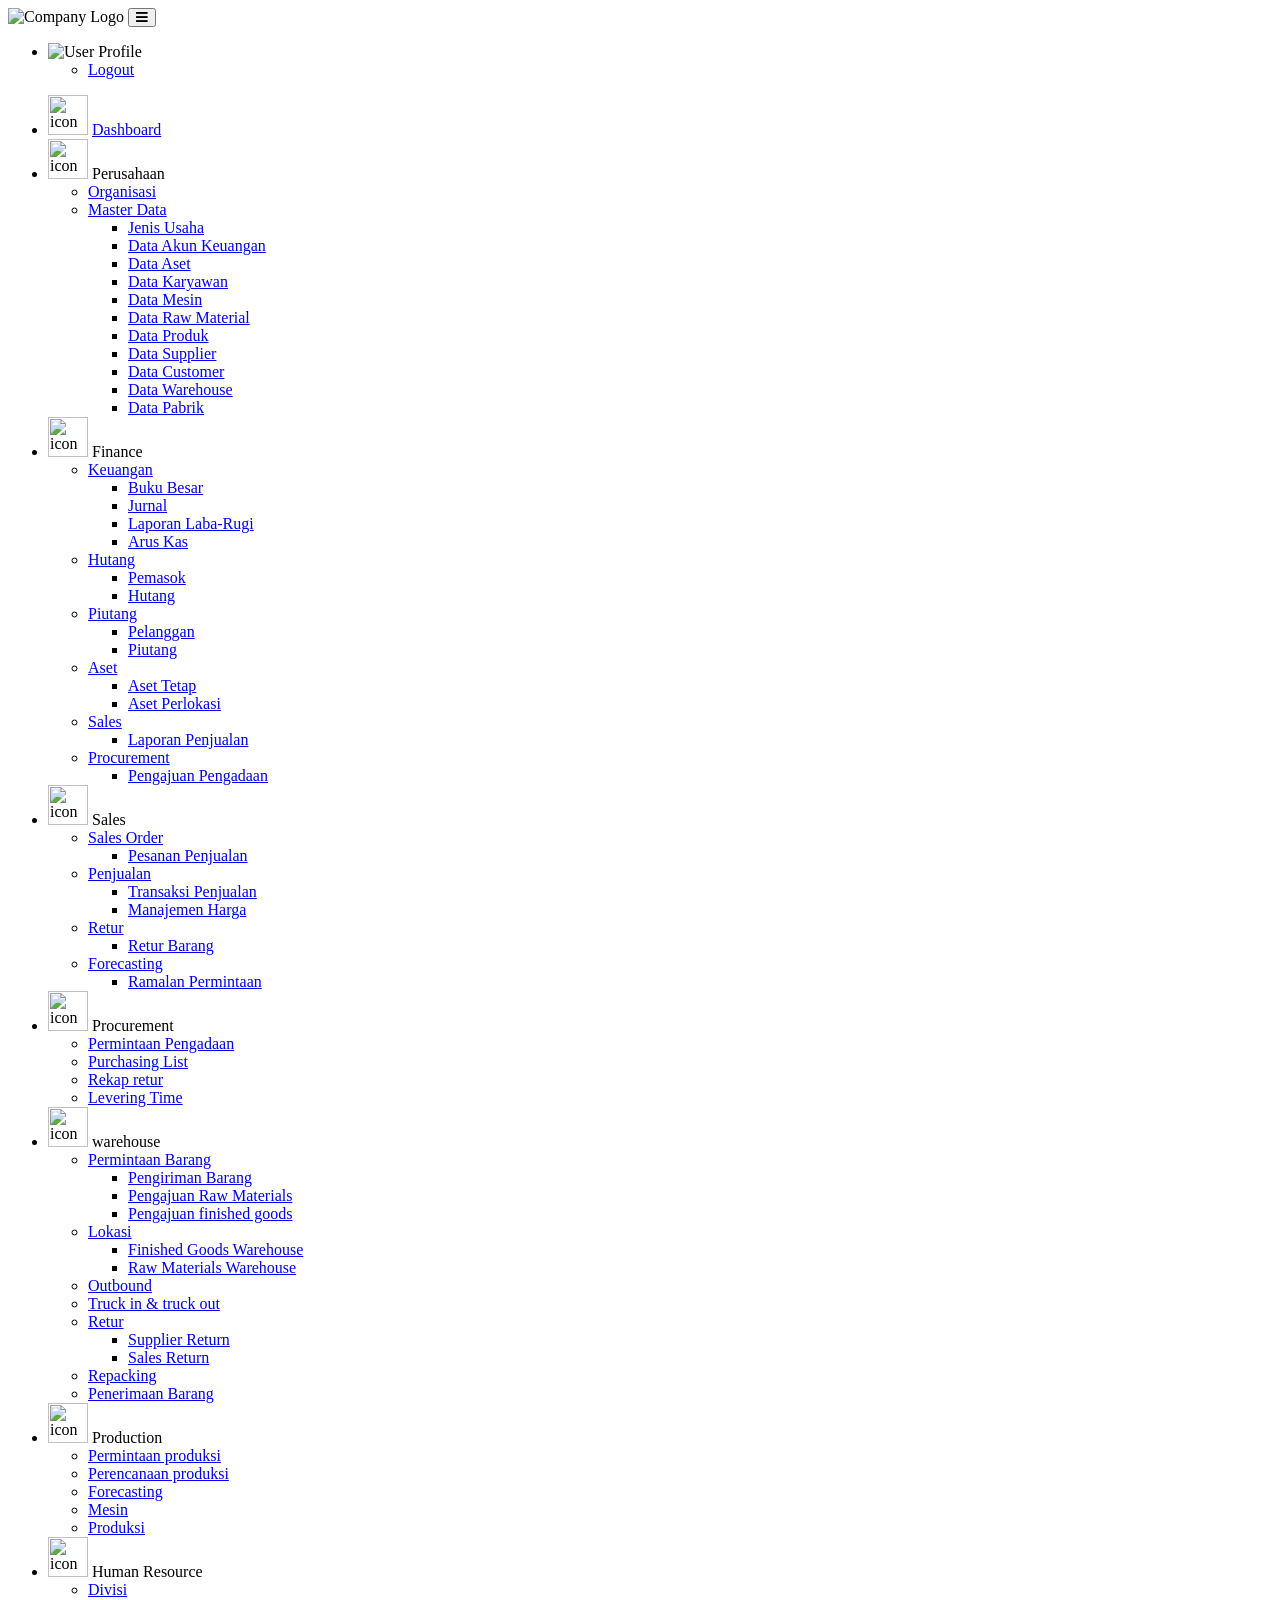
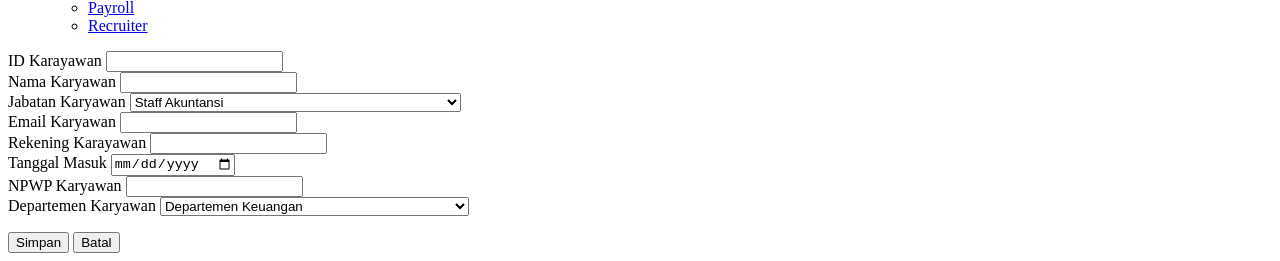
==== commit 3ea6e3bf: "Update index.html" ====
--- a/index.html
+++ b/index.html
@@ -1,14 +1,12 @@
 <html>
-  <head>
-    <!-- <meta charset="UTF-8">
-    <meta name="viewport" content="width=device-width, initial-scale=1.0"> -->
-    <title>pesanan penjualan</title>
-  <link rel="stylesheet" href="dashboard_erp.css">
-  <link rel="stylesheet" href="https://cdnjs.cloudflare.com/ajax/libs/font-awesome/6.0.0-beta3/css/all.min.css">
-  </head>
+  <head><title>ceo dashboard</title>
+  <link rel="stylesheet" href="data_karyawan2.css">
+  <link rel="stylesheet" href="https://cdnjs.cloudflare.com/ajax/libs/font-awesome/5.15.4/css/all.min.css" integrity="sha512-..." crossorigin="anonymous" referrerpolicy="no-referrer" />
+ 
+</head>
 <body>
- <!-- Header Utama Halaman -->
-    <header class="main-header">
+      <!-- Header Utama Halaman -->
+      <header class="main-header">
         <div class="header-left">
             <img src="icon/logo_cross-removebg-preview.png" alt="Company Logo" class="company-logo">
             <!-- Tombol Menu Hamburger untuk Mobile (akan disembunyikan di desktop oleh CSS) -->
@@ -212,33 +210,114 @@
         </div>
 
 
-<div class="isi-co">
-    <h3 class="pj">Daftar Anggota</h3>
-
-
-
-
-
-  <div class="add">
-    <a href="organisasi2.html"><button type="button">Tambah Anggota</button></a>
-  </div>
-  <div class="table-container">
-    <table id="myTable" class="table" border="1">
-        <thead>
-            <tr>
-                <th class="k">ID Anggota</th>
-                <th class="kt">Nama Anggota</th>
-                <th class="spp">Jabatan</th>
-                <th class="keterangan">Aksi</th> </tr>
-        </thead>
-        <tbody id="organisasiTableBody">
-            </tbody>
-    </table>
+
+
+    
+
+<div class="input-group">
+    <form id="datakaryawan">
+        <label for="id_karyawan">ID Karayawan</label>
+        <input type="int" id="id_karyawan" name="id_karyawan" required>
+        <br>
+        <label for="nama_karyawan">Nama Karyawan</label>
+        <input type="text" id="nama_karyawan" name="nama_karyawan" required>
+        <br>
+        <label for="jabatan_karyawan">Jabatan Karyawan</label>
+        <select name="jabatan_karyawan" id="jabatan_karyawan">
+            <option value="staffa kuntansi"> Staff Akuntansi </option>
+            <option value="akuntan pajak"> Akuntan Pajak </option>
+            <option value="manajer keuangan">Manajer Keuangan </option>
+            <option value="direktur keuangan"> Direktur Keuangan / CFO </option>
+            <option value="staff pemasaran"> Staff Pemasaran </option>
+            <option value="spesialisasi marketing"> Spesialisasi Digital Marketing </option>
+            <option value="manajer pemasaran"> Manajer Pemasaran </option>
+            <option value="kepala departement pemasaran"> Kepala Departemen Pemasaran / CMO </option>
+            <option value="sales executive"> Sales Executive </option>
+            <option value="sales manager"> Sales Manager </option>
+            <option value="kepala departemen penjualan"> Kepala Departemen Penjualan </option>
+            <option value="staff hrd"> Staff HRD </option>
+            <option value="spesialis rekruitmen"> Spesialis Rekruitmen </option>
+            <option value="manajer pelatihan"> Manajer Pelatihan dan Pengembangan </option>
+            <option value="kepala departemen sdm"> Kepala Departemen Sumber Daya Manusia / CHRO </option>
+            <option value="operator produksi"> Operator Produksi </option>
+            <option value="suverpisor produksi"> Supervisor Produksi </option>
+            <option value="manajer operasional"> Manajer Operasional </option>
+            <option value="kepala departemen operasional"> Kepala Departemen Operasional /COO </option>
+            <option value="technical support staff"> Technical Support Staff </option>
+            <option value="software engineer"> Software Engineer </option>
+            <option value="system administrator"> System Administrator </option>
+            <option value="manajer IT"> Manajer IT </option>
+            <option value="kepala departemen TI"> Kepala Departement TI (CIO) </option>
+            <option value="peneliti"> Peneliti </option>
+            <option value="kepala departemen R&D"> Kepala Departemen R&D </option>
+            <option value="staff pembelian"> Staff Pembelian </option>
+            <option value="buyer"> Buyer/Purchaser </option>
+            <option value="manajer pembelian"> Manajer Pembelian </option>
+            <option value="staff logistik"> Staff Logistik </option>
+            <option value="koordinator gudang"> Koordinator Gudang </option>
+            <option value="manajer logistik"> Manajer Logistik </option>
+            <option value="customer service"> Customer Service Representative </option>
+            <option value="legal counsel"> Legal Counsel </option>
+            <option value="general counsel"> General Counsel </option>
+            <option value="staff adminstrasi"> Staff Administrasi </option>
+            <option value="sekretaris"> Sekretaris </option>
+            <option value="kepala departemen administrasi"> Kepala Deparement Adiministrasi </option>
+            <option value="internal auditor"> Internal Auditor </option>
+            <option value="kepala departemen audit internal"> Kepala Departemen Audit Interal </option>
+            <option value="staff quality control"> Staff Quality Control </option>
+            <option value="manajer kualitas"> Manajer Kualitas </option>
+            <option value="kepala departemen kualitas"> Kepala Departemen Kualitas </option>
+            <option value="spesialis komunikasi"> Spesialis Komunikasi </option>
+            <option value="manajer komunikasi"> Manajer Komunikasi </option>
+            <option value="kepala departemen komunikasi"> Kepala Departemen Komunikasi </option>
+            </select>
+        <br>
+        <label for="email_karyawan">Email Karyawan</label>
+        <input type="email" id="email_karyawan" name="email_karyawan" required>
+        <br>
+        <label for="rekening_karyawan">Rekening Karayawan</label>
+        <input type="int" id="rekening_karyawan" name="rekening_karyawan" required>
+        <br>
+
+        
+        <label for="tgl_masuk_karyawan">Tanggal Masuk</label>
+        <input type="date" id="tgl_masuk_karyawan" name="tgl_masuk_karyawan" required>
+        <br>
+        <label for="npwp_karyawan">NPWP Karyawan</label>
+        <input type="text" id="npwp_karyawan" name="npwp_karyawan" required>
+        <br>
+        <label for="departement">Departemen Karyawan</label>
+        <select name="departement" id="departement">
+            <option value="departemen keuangan"> Departemen Keuangan </option>
+            <option value="departemen pemasaran">Departemen Pemasaran </option>
+            <option value="departemen penjualan"> Departemen Penjualan </option>
+            <option value="departemen sdm"> Departemen Sumber Daya Manusia (HRD) </option>
+            <option value="departemen operasional"> Departemen Operasional </option>
+            <option value="departemen informasi teknologi"> Departemen Teknologi Informasi (TI) </option>
+            <option value="departemen penelitian & pengembangan"> Departemen Penelitian & Pengembangan (R&D) </option>
+            <option value="departemen pembelian"> Departemen Pembelian/Pengadaan </option>
+            <option value="departemen rantai pasok"> Departemen Logistik/Rantai Pasok </option>
+            <option value="departemen layananpe langgan"> Departemen Layanan Pelanggan </option>
+            <option value="departemen hukum"> Departemen Hukum </option>
+            <option value="departemen administrasi"> Departemen Administrasi </option>
+            <option value="departemen audit internal"> Departemen Audit Internal </option>
+            <option value="departemen kualitas"> Departemen Kualitas </option>
+            <option value="departemen komunikasi"> Departemen Komunikasi </option>
+
+           </select>
+          
+    </form>
+    <div class="d-flex justify-content-end gap-2">
+      <a href="data_karyawan.html" id="linkSimpan"><button type="button" class="simpan">Simpan</button></a>
+      <a href="data_karyawan.html" id="linkBatal"><button type="button"class="batal">Batal</button></a>
+      </div>
 </div>
+
+
+
+
 </div>
-</div>
-
-
-<script src="dashboard_erp.js"></script>
+
+<script src="data_karyawan2.js"></script>
 </body>
 </html>
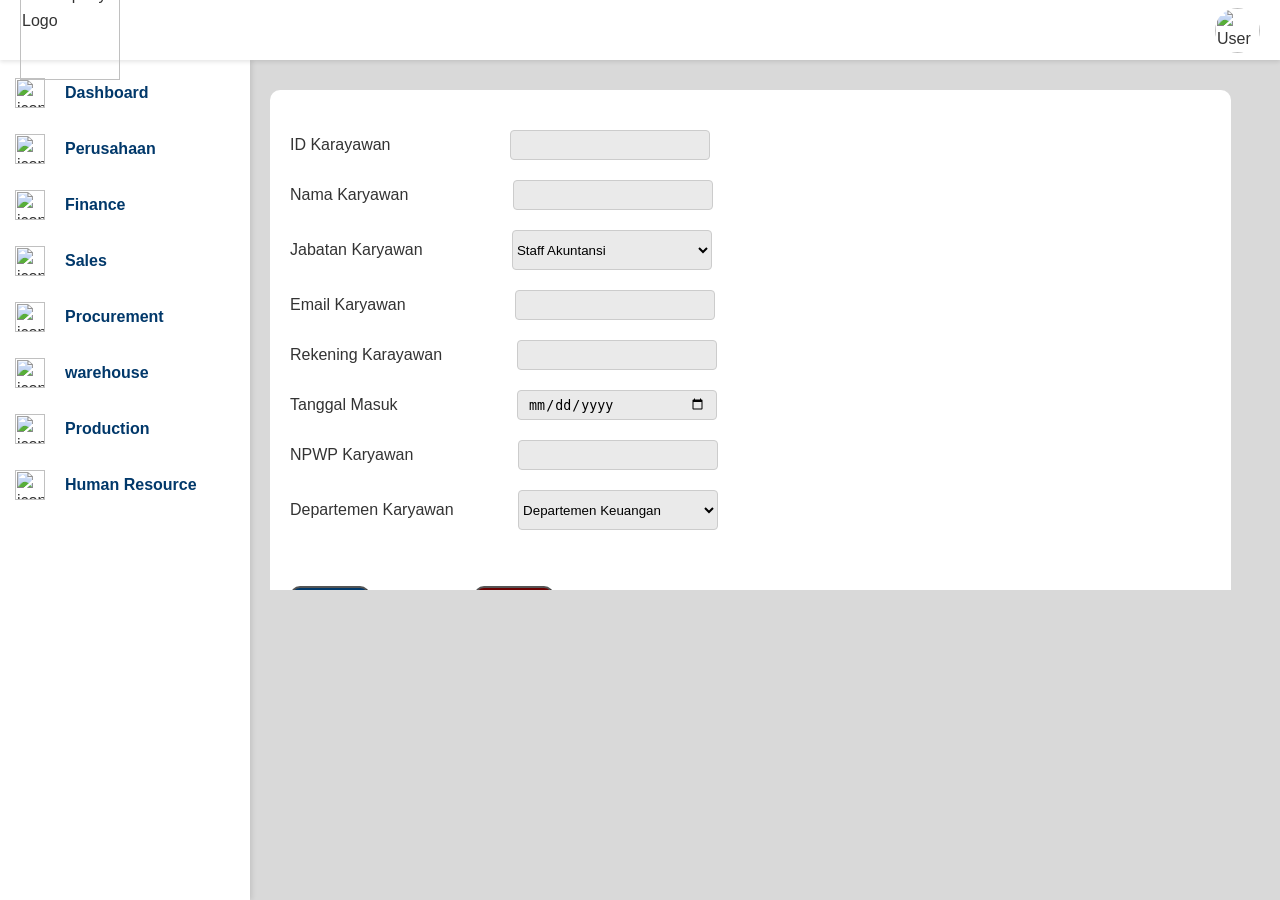
==== commit 2f9a85b4: "Update index.html" ====
--- a/index.html
+++ b/index.html
@@ -1,6 +1,6 @@
 <html>
   <head><title>ceo dashboard</title>
-  <link rel="stylesheet" href="data_karyawan2.css">
+  <link rel="stylesheet" href="dashboard_erp.css">
   <link rel="stylesheet" href="https://cdnjs.cloudflare.com/ajax/libs/font-awesome/5.15.4/css/all.min.css" integrity="sha512-..." crossorigin="anonymous" referrerpolicy="no-referrer" />
  
 </head>
--- a/dashboard_erp.css
+++ b/dashboard_erp.css
@@ -0,0 +1,715 @@
+/* dashboard_erp.css */
+
+/* --- RESET BROWSER DEFAULTS DAN PENGATURAN GLOBAL --- */
+*, *::before, *::after {
+  box-sizing: border-box; /* Sangat penting untuk layout responsif */
+}
+
+html, body {
+  margin: 0;
+  padding: 0;
+  width: 100%;
+  height: 100%;
+  /* Mencegah scroll horizontal pada seluruh halaman */
+  overflow-x: hidden; /* Pastikan ini ada dan efektif! */
+  font-family: Arial, sans-serif;
+  line-height: 1.6;
+  color: #333;
+  background-color: #D9D9D9; /* Warna latar belakang halaman */
+}
+
+
+
+.header-left .company-logo {
+  height: 100px;
+  width: auto;
+}
+
+
+/* Tambahkan ini untuk mengontrol scroll body saat mobile sidebar aktif */
+body.no-scroll {
+  overflow: hidden; /* Ini akan menimpa overflow-x: hidden juga, yang diinginkan */
+}
+
+
+/* --- HEADER UTAMA --- */
+.main-header {
+  width: 100%;
+  background-color: #fff;
+  padding: 10px 20px;
+  box-shadow: 0 2px 4px rgba(0,0,0,0.1);
+  display: flex;
+  justify-content: space-between;
+  align-items: center;
+  position: fixed;
+  top: 0;
+  left: 0;
+  z-index: 200;
+  height: 60px;
+  /* Pastikan header tidak menyebabkan scroll horizontal karena kontennya */
+  
+}
+
+.header-left {
+  display: flex;
+  align-items: center;
+  gap: 15px;
+}
+
+.company-logo {
+  height: 40px; /* Sesuaikan tinggi logo */
+  width: auto;
+}
+
+.header-right {
+  display: flex;
+  align-items: center;
+}
+
+/* --- TOMBOL MENU HAMBURGER (Mobile Only) --- */
+.mobile-menu-toggle {
+  display: none; /* Sembunyikan secara default di desktop */
+  background: none;
+  border: none;
+  font-size: 1.8em;
+  cursor: pointer;
+  color: #01386A;
+  padding: 5px 10px;
+}
+
+/* --- DROPDOWN PROFIL (di header) --- */
+/* Dalam dashboard_erp.css */
+
+/* Dalam dashboard_erp.css */
+
+/* Dalam dashboard_erp.css */
+
+.user-profile-area {
+  list-style: none;
+  padding: 0;
+  margin: 0;
+  position: relative; /* Ini tetap harus ada untuk containment */
+}
+
+.profile-dropdown-trigger {
+  cursor: pointer;
+  display: flex;
+  align-items: center;
+}
+
+#ic {
+  width: 45px;
+  height: 45px;
+  border-radius: 50%;
+  object-fit: cover;
+  display: block;
+}
+
+.dropdown-logo {
+  display: none;
+  /* Hapus atau komentari baris di bawah ini */
+  /* position: absolute; */
+  /* top: 60px; */
+  /* right: 0; */
+
+  background-color: #fff;
+  border-radius: 8px;
+  min-width: 180px;
+  box-shadow: 0 8px 20px rgba(0, 0, 0, 0.2);
+  list-style: none;
+  padding: 8px 0;
+  margin: 0;
+  z-index: 999; /* Pastikan ini cukup tinggi */
+}
+
+.dropdown-logo.show {
+  display: block;
+}
+
+/* Tambahkan transisi jika Anda ingin efek halus */
+.dropdown-logo {
+  transition: opacity 0.3s ease-in-out, transform 0.3s ease-in-out;
+  opacity: 0;
+  pointer-events: none; /* Mencegah interaksi saat disembunyikan */
+  transform: translateY(-10px); /* Efek meluncur dari atas */
+}
+
+.dropdown-logo.show {
+  opacity: 1;
+  pointer-events: auto;
+  transform: translateY(0);
+}
+
+
+/* ... sisa CSS tidak berubah ... */
+
+
+.dropdown-logo li a {
+  color: #333;
+  padding: 10px 15px;
+  text-decoration: none;
+  display: block;
+  white-space: nowrap; /* Pastikan teks tidak melompat baris */
+  font-size: 0.95em;
+  overflow: hidden; /* Sembunyikan overflow */
+  text-overflow: ellipsis; /* Tambahkan elipsis jika teks terlalu panjang */
+}
+
+.dropdown-logo li a:hover {
+  background-color: #f0f0f0;
+  border-radius: 4px;
+  margin: 0 8px;
+}
+
+/* --- LAYOUT UTAMA (Sidebar Navigasi dan Konten Dashboard) --- */
+.main-layout-container {
+  display: flex;
+  height: calc(100vh - 60px); /* Tinggi viewport dikurangi tinggi header */
+  margin-top: 60px; /* Dorong konten ke bawah header */
+  width: 100%;
+  overflow: hidden; /* Menambah overflow hidden untuk container utama, scroll akan di elemen dalamnya */
+}
+
+/* --- SIDEBAR NAVIGASI UTAMA --- */
+.sidebar-nav {
+  width: 250px; /* Lebar default di desktop */
+  background-color: #fff;
+  box-shadow: 2px 0 5px rgba(0,0,0,0.1);
+  height: 100%; /* Mengisi tinggi penuh .main-layout-container */
+  flex-shrink: 0;
+  overflow-y: auto; /* Izinkan scroll vertikal di desktop juga */
+  overflow-x: hidden; /* Pastikan tidak ada scroll horizontal di sidebar */
+
+  transition: transform 0.3s ease-in-out; /* Untuk animasi slide-in/out mobile */
+  z-index: 150;
+  padding-top: 10px; /* Padding dari atas */
+  position: relative; /* Penting untuk z-index dropdown yang fixed */
+}
+
+/* Hilangkan scrollbar default */
+.sidebar-nav::-webkit-scrollbar {
+  width: 0; /* Untuk Chrome, Safari, Opera */
+  height: 0;
+}
+.sidebar-nav {
+  scrollbar-width: none; /* Untuk Firefox */
+}
+
+
+.isi-container {
+  list-style: none;
+  padding: 0 15px; /* Padding horizontal di dalam sidebar */
+  margin: 0;
+  width: 100%;
+}
+
+/* --- ITEM MENU UTAMA (Dashboard, Perusahaan, Finance, dll.) --- */
+.isi-container > li {
+  display: flex;
+  align-items: center;
+  position: relative; /* PENTING: Untuk positioning absolute dropdown */
+  cursor: pointer;
+  margin-bottom: 10px;
+  padding: 8px 0;
+  transition: background-color 0.2s ease-in-out;
+  border-radius: 6px;
+}
+
+/* Tambahkan padding di sisi kiri untuk ikon */
+.isi-container > li > a {
+  padding-left: 10px;
+}
+
+.isi-container > li:hover {
+  background-color: #e8f0fe;
+}
+
+/* Kelas aktif untuk item menu parent dropdown */
+.isi-container > li.active-dropdown {
+  background-color: #e8f0fe;
+}
+
+.dashboard {
+  margin-top: 0;
+}
+
+.isi-container > li img {
+  margin-right: 10px;
+  width: 30px;
+  height: 30px;
+  flex-shrink: 0;
+  object-fit: contain;
+}
+
+.isi-container > li a {
+  text-decoration: none;
+  color: #01386A;
+  font-weight: bold;
+  flex-grow: 1;
+  white-space: nowrap;
+  display: flex;
+  align-items: center;
+  justify-content: space-between;
+  width: 100%;
+  box-sizing: border-box;
+}
+
+/* Gaya untuk ikon panah dropdown */
+.isi-container > li a .arrow-icon {
+  font-size: 0.8em;
+  margin-left: 10px;
+  transition: transform 0.2s ease-in-out;
+}
+
+.isi-container > li.active-dropdown > a .arrow-icon {
+  transform: rotate(90deg);
+}
+
+
+/* --- DROPDOWN UTAMA SIDEBAR (level 1) --- */
+.dropdown {
+  visibility: hidden;
+  opacity: 0;
+  transition: visibility 0s 0.2s, opacity 0.2s ease-in-out;
+  pointer-events: none;
+
+  background-color: #fff;
+  border-radius: 8px;
+  min-width: 200px;
+  box-shadow: 0 4px 12px rgba(0,0,0,0.15);
+  list-style: none;
+  padding: 8px 0;
+  margin: 0;
+  z-index: 10;
+
+  position: fixed; /* DEFAULT DI DESKTOP */
+  top: -9999px; /* Default hide */
+  left: -9999px; /* Default hide */
+  overflow-x: hidden; /* Tetap hidden di desktop */
+}
+
+/* --- NESTED DROPDOWN SIDEBAR (level 2) --- */
+.dropdown-nested {
+  visibility: hidden;
+  opacity: 0;
+  transition: visibility 0s 0.2s, opacity 0.2s ease-in-out;
+  pointer-events: none;
+
+  background-color: #fff;
+  border-radius: 8px;
+  min-width: 200px;
+  box-shadow: 0 4px 12px rgba(0,0,0,0.15);
+  list-style: none;
+  padding: 8px 0;
+  margin: 0;
+  z-index: 11;
+
+  position: fixed; /* DEFAULT DI DESKTOP */
+  top: -9999px; /* Default hide */
+  left: -9999px; /* Default hide */
+  overflow-x: hidden; /* Tetap hidden di desktop */
+}
+
+/* Saat dropdown aktif */
+.dropdown.show,
+.dropdown-nested.show {
+  visibility: visible;
+  opacity: 1;
+  transition-delay: 0s;
+  pointer-events: auto;
+  /* Posisi `left` dan `top` akan diatur oleh JS di desktop */
+}
+
+.dropdown li,
+.dropdown-nested li {
+  padding: 0;
+  position: relative;
+}
+
+.dropdown li a,
+.dropdown-nested li a {
+  color: #333;
+  padding: 10px 15px;
+  text-decoration: none;
+  display: block;
+  white-space: nowrap; /* Teks tetap dalam satu baris */
+  font-size: 0.95em;
+  /* TIDAK ADA overflow: hidden dan text-overflow: ellipsis di sini secara default */
+}
+
+.dropdown li a:hover {
+  background-color: #f0f0f0;
+  border-radius: 4px;
+  margin: 0 8px;
+}
+.dropdown-nested li a:hover {
+  background-color: #e0e0e0; /* Sedikit beda warna hover untuk nested */
+  border-radius: 4px;
+  margin: 0 8px;
+}
+
+
+
+
+
+/* --- INPUT GROUP (Specific styling to revert to original) --- */
+.input-group {
+  background-color: #fff;
+  position: fixed; /* Reverted to fixed position */
+  left: 250px; /* Original fixed left position, aligns with sidebar */
+  width: 961px; /* Original fixed width */
+  padding: 20px;
+  height: 500px; /* Original fixed height */
+  margin-left: 20px; /* Original fixed margin-left */
+  margin-top: 30px; /* Original fixed margin-top */
+  border-top-left-radius: 10px;
+  border-top-right-radius: 10px;
+  overflow-y: auto; /* Izinkan scroll vertikal di area konten ini */
+  -webkit-overflow-scrolling: touch;
+  max-width: calc(100% - 290px); /* 100% - sidebar width - margin-left - margin-right */
+
+  /* Removed display:flex and flex-direction for this container to allow original static flow */
+}
+
+.input-group label {
+  margin-bottom: 5px;
+}
+
+.input-group input {
+  width: 200px; /* Original fixed width */
+  height: 30px;
+  padding: 10px;
+  border: 1px solid #ccc;
+  border-radius: 4px;
+  background-color: #EAEAEA;
+  /* Reverted individual input margins */
+}
+
+.input-group select {
+  width: 200px; /* Original fixed width */
+  height: 40px;
+  padding: 0; /* Adjust padding for select if needed */
+  border: 1px solid #ccc;
+  border-radius: 4px;
+  background-color: #EAEAEA;
+  margin-bottom: 20px; /* Original margin-bottom for select */
+}
+
+/* Reverted individual input specific margins */
+#id_karyawan {
+  margin-top: 20px;
+  margin-bottom: 20px;
+  margin-left: 115px;
+}
+#nama_karyawan {
+  margin-left: 100px;
+  margin-bottom: 20px;
+}
+#jabatan_karyawan {
+  margin-left: 85px;
+  margin-bottom: 20px;
+}
+#email_karyawan {
+  margin-left: 105px;
+  margin-bottom: 20px;
+}
+#rekening_karyawan {
+  margin-left: 70px;
+  margin-bottom: 20px;
+}
+#tgl_masuk_karyawan {
+  margin-left: 115px;
+  margin-bottom: 20px;
+}
+#npwp_karyawan {
+  margin-left: 100px;
+  margin-bottom: 20px;
+}
+#departement {
+  margin-left: 60px;
+  margin-bottom: 20px;
+}
+
+.simpan {
+  background-color: #01386A;
+  color: #fff;
+  margin-left: 0px; /* Original fixed margin-left */
+  width: 80px; /* Original fixed width */
+  height: 30px; /* Original fixed height */
+   /* Reverted to fixed position */
+  margin-top: 20px; /* Original fixed margin-top */
+  border-radius: 10px;
+  cursor: pointer;
+}
+.batal {
+  background-color: #6a0101;
+  color: #fff;
+  margin-left: 100px; /* Original fixed margin-left */
+  width: 80px; /* Original fixed width */
+  height: 30px; /* Original fixed height */
+   /* Reverted to fixed position */
+  margin-top: 20px; /* Original fixed margin-top */
+  border-radius: 10px;
+  cursor: pointer;
+}
+
+
+#formData {
+  display: grid;
+  /* Ini mendefinisikan kolom:
+     Kolom pertama (untuk label): Lebar tetap 120px (sesuaikan jika perlu)
+     Kolom kedua (untuk input/select): Mengisi sisa ruang yang tersedia (1fr) */
+  grid-template-columns: 120px 1fr;
+  gap: 15px 10px; /* Jarak vertikal antar baris (15px) dan horizontal antar kolom (10px) */
+  max-width: 500px; /* Batasi lebar maksimum form agar tidak terlalu lebar */
+  }
+
+#formData label {
+  text-align: right; /* Rata kanan teks label agar sejajar dengan input */
+  padding-right: 15px; /* Jarak antara teks label dan input */
+  line-height: 2; /* Menyelaraskan teks label secara vertikal dengan input */
+  align-self: center; /* Pusatkan label secara vertikal di dalam sel grid */
+  font-weight: 500; /* Sedikit lebih tebal untuk label */
+  color: #333;
+}
+
+#formData input,
+#formData select {
+  width: 100%; /* Pastikan input dan select mengisi seluruh lebar kolom yang tersedia */
+  padding: 10px 12px;
+  border: 1px solid #cccccc;
+  border-radius: 5px;
+  box-sizing: border-box; /* Penting: padding dan border tidak menambah lebar elemen */
+  font-size: 1rem;
+  color: #555;
+  /* Hapus default styling untuk panah di select jika tidak diinginkan */
+  -webkit-appearance: none;
+  -moz-appearance: none;
+  appearance: none;
+  background-color: #f8f8f8; /* Warna latar belakang input/select */
+}
+
+/* Untuk icon kalender pada input date dan icon jam pada input time */
+#formData input[type="date"],
+#formData input[type="time"] {
+  position: relative;
+  padding-right: 40px; /* Tambahkan padding agar icon tidak tumpang tindih dengan teks */
+}
+
+/* Opsional: Styling fokus */
+#formData input:focus,
+#formData select:focus {
+  border-color: #007bff; /* Warna border saat fokus */
+  outline: none; /* Hapus outline bawaan browser */
+  box-shadow: 0 0 0 3px rgba(0, 123, 255, 0.25); /* Efek bayangan saat fokus */
+}
+
+/* Styling untuk select agar mirip input */
+#ekspedisi {
+  background-image: url('data:image/svg+xml;charset=US-ASCII,%3Csvg%20xmlns%3D%22http%3A%2F%2Fwww.w3.org%2F2000%2Fsvg%22%20width%3D%22292.4%22%20height%3D%22292.4%22%3E%3Cpath%20fill%3D%22%23666666%22%20d%3D%22M287%2069.6%20146.2%20208.4%205.4%2069.6z%22%2F%3E%3C%2Fsvg%3E');
+  background-repeat: no-repeat;
+  background-position: right 10px center;
+  background-size: 12px;
+  padding-right: 30px; /* Sesuaikan padding agar tidak menutupi panah kustom */
+}
+
+/* Styling untuk <br> agar tidak mengganggu layout Grid */
+#formData br {
+  display: none; /* Sembunyikan tag <br> karena Grid sudah mengatur baris baru */
+}
+
+/* --- MEDIA QUERIES UNTUK RESPONSIBILITAS (Adjustments for input-group) --- */
+
+/* Untuk layar yang lebih kecil dari 768px (umumnya tablet dalam potret dan ponsel) */
+@media (max-width: 768px) {
+  .main-header {
+      padding: 10px;
+      justify-content: space-between;
+  }
+
+  .header-left {
+      justify-content: flex-start;
+  }
+
+  .mobile-menu-toggle {
+      display: block;
+  }
+
+  .user-profile-area {
+      margin-left: auto;
+  }
+
+  .main-layout-container {
+      flex-direction: column;
+      height: auto;
+      margin-top: 60px;
+  }
+
+  .sidebar-nav {
+      position: fixed;
+      top: 60px;
+      left: 0;
+      width: 250px;
+      height: calc(100vh - 60px);
+      transform: translateX(-100%);
+      box-shadow: 3px 0 8px rgba(0,0,0,0.2);
+      z-index: 180;
+  }
+
+  .sidebar-nav.active {
+      transform: translateX(0);
+  }
+
+  .isi-container > li {
+      padding: 12px 15px;
+  }
+
+  .dropdown,
+  .dropdown-nested {
+      position: static;
+      visibility: visible;
+      opacity: 1;
+      box-shadow: none;
+      border-radius: 0;
+      background-color: #f8f8f8;
+      width: 100%;
+      min-width: unset;
+      padding-left: 20px;
+      transition: none;
+      pointer-events: auto;
+      display: none;
+  }
+
+  .dropdown.show,
+  .dropdown-nested.show {
+      display: block;
+  }
+
+  .dropdown li a,
+  .dropdown-nested li a {
+      padding: 10px 10px;
+      font-size: 0.9em;
+  }
+
+  /* --- Reverting .input-group behavior for smaller screens as per request --- */
+  /*
+    Warning: Keeping fixed positioning and explicit widths/heights
+    on smaller screens will likely cause horizontal scrolling issues
+    or elements to go off-screen. This is generally not recommended
+    for a responsive design.
+  */
+  .pu {
+      /* You will likely need to adjust this for mobile */
+      margin-left: 20px; /* Example adjustment */
+      margin-top: 80px; /* Example adjustment */
+      position: relative; /* Changing to relative on mobile is usually better */
+      width: calc(100% - 40px); /* Adjust width to fit */
+      text-align: center; /* Center text */
+  }
+
+  .input-group {
+      position: relative; /* Change to relative for mobile layout */
+      left: 0; /* Remove fixed left */
+      width: calc(100% - 40px); /* Adjust width to fill container minus margins */
+      margin: 20px; /* Adjust margin */
+      height: auto; /* Allow height to adjust based on content */
+      display: block; /* Revert to block layout if not using flex */
+      max-width: none; /* No max-width on mobile */
+      box-sizing: border-box; /* Crucial for width calculations */
+  }
+
+  .input-group form {
+      width: 100%;
+  }
+
+  .input-group label,
+  .input-group input,
+  .input-group select {
+      width: 100%; /* Make inputs and selects full width on mobile */
+      margin-left: 0; /* Remove fixed left margins */
+      margin-right: 0;
+      margin-bottom: 15px; /* Add some spacing */
+      max-width: none; /* Remove max-width on mobile */
+      display: block; /* Ensure they take full line */
+  }
+
+  /* Adjust specific input margins for mobile if still needed */
+  #nomor_anggota,
+  #nama_anggota,
+  #jenis_jabatan {
+      margin-left: 0; /* Ensure these are also reset */
+  }
+
+  .simpan,
+  .batal {
+      position: static; /* Change to static for mobile */
+      width: 100%; /* Make buttons full width */
+      margin-left: 0; /* Remove fixed margin */
+      margin-top: 10px; /* Adjust top margin for spacing */
+      display: block; /* Make them stack */
+  }
+  .simpan + .batal { /* If you want space between stacked buttons */
+      margin-top: 10px;
+  }
+}
+
+/* Untuk layar yang lebih kecil dari 480px (umumnya ponsel) */
+@media (max-width: 480px) {
+  .main-header {
+      padding: 8px 15px;
+      height: 50px;
+  }
+
+  .company-logo {
+      height: 35px;
+  }
+
+  #ic {
+      width: 40px;
+      height: 40px;
+  }
+
+  .mobile-menu-toggle {
+      font-size: 1.6em;
+  }
+
+  .main-layout-container {
+      margin-top: 50px;
+  }
+
+  .sidebar-nav {
+      width: 200px;
+      height: calc(100vh - 50px);
+  }
+
+  .isi-container > li {
+      font-size: 0.9em;
+      padding: 10px 10px;
+  }
+
+  .isi-container > li img {
+      width: 25px;
+      height: 25px;
+  }
+
+  .pu {
+      font-size: 18px;
+      margin: 15px; /* More consistent margins */
+  }
+
+  .input-group {
+      margin: 15px; /* More consistent margins */
+      padding: 10px; /* Smaller padding */
+  }
+
+  .input-group input,
+  .input-group select {
+      height: 28px;
+      padding: 8px;
+  }
+
+  .simpan,
+  .batal {
+      height: 32px;
+  }
+}
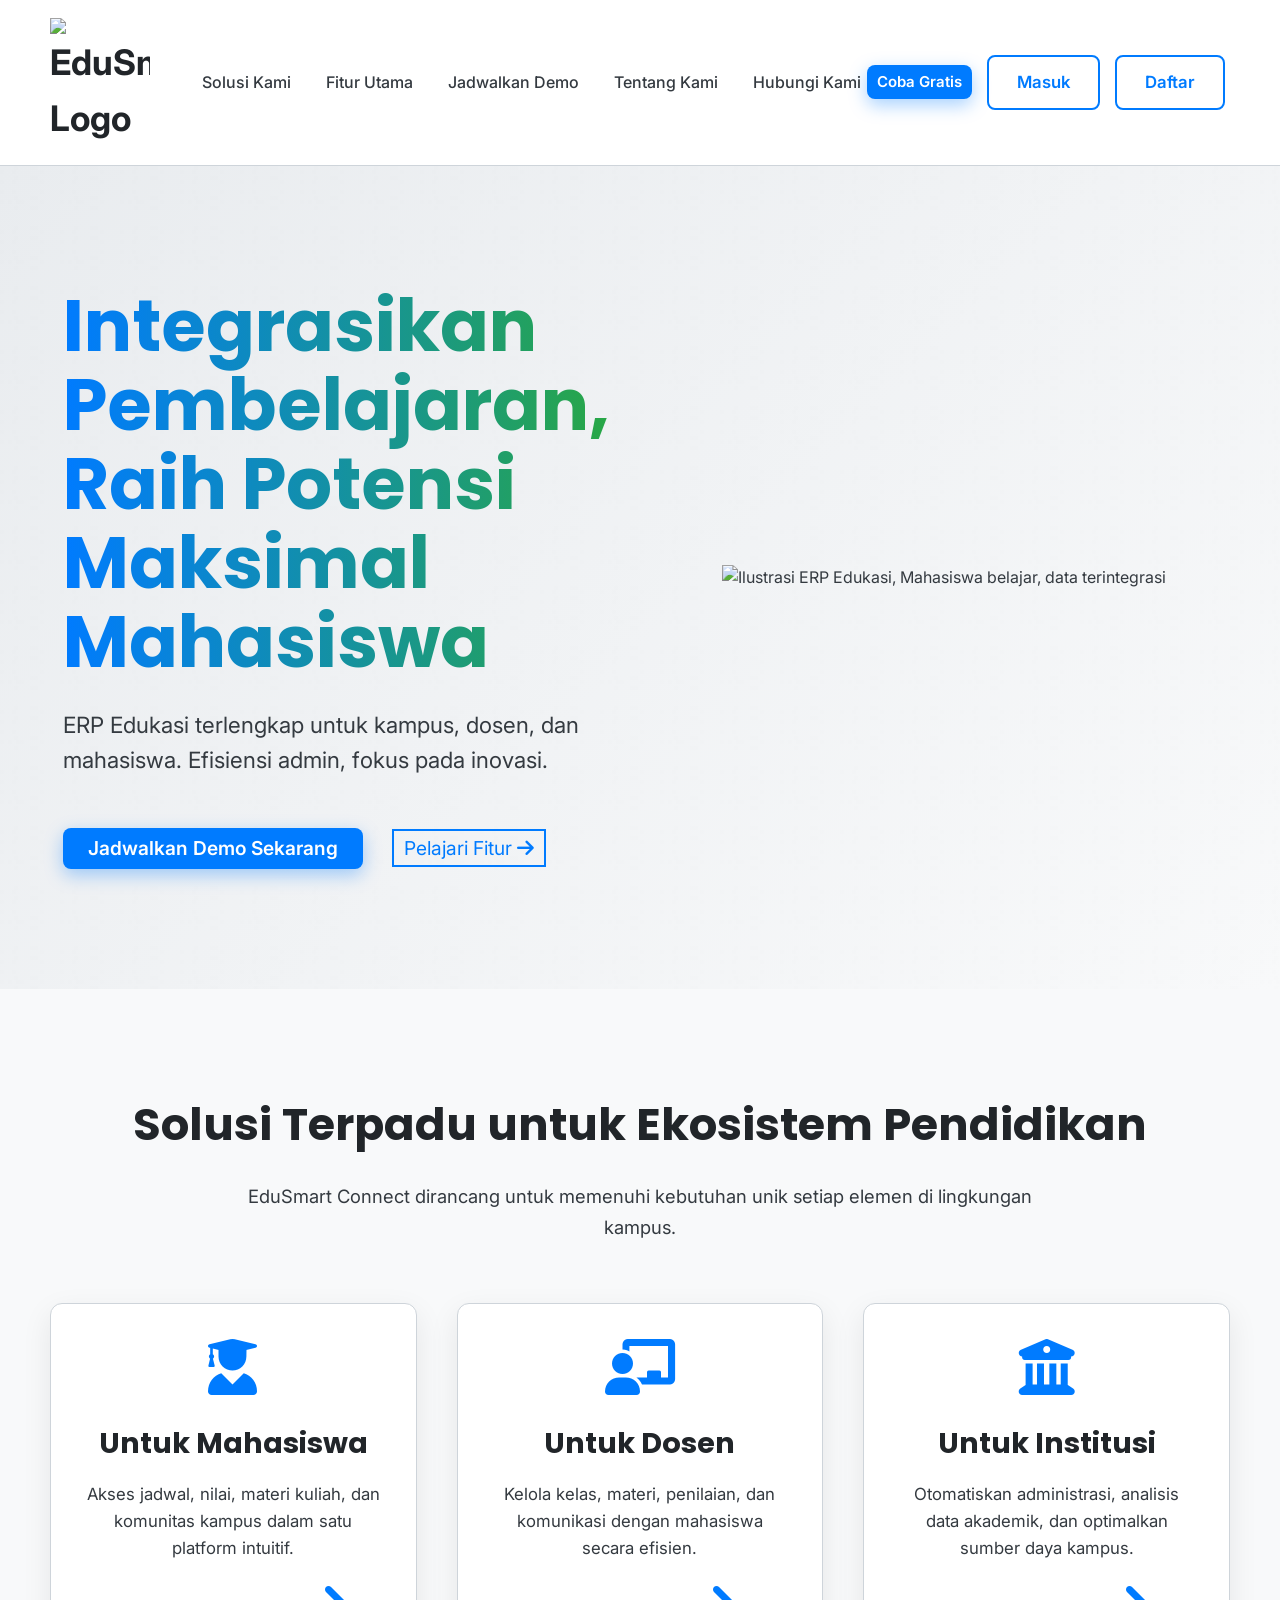
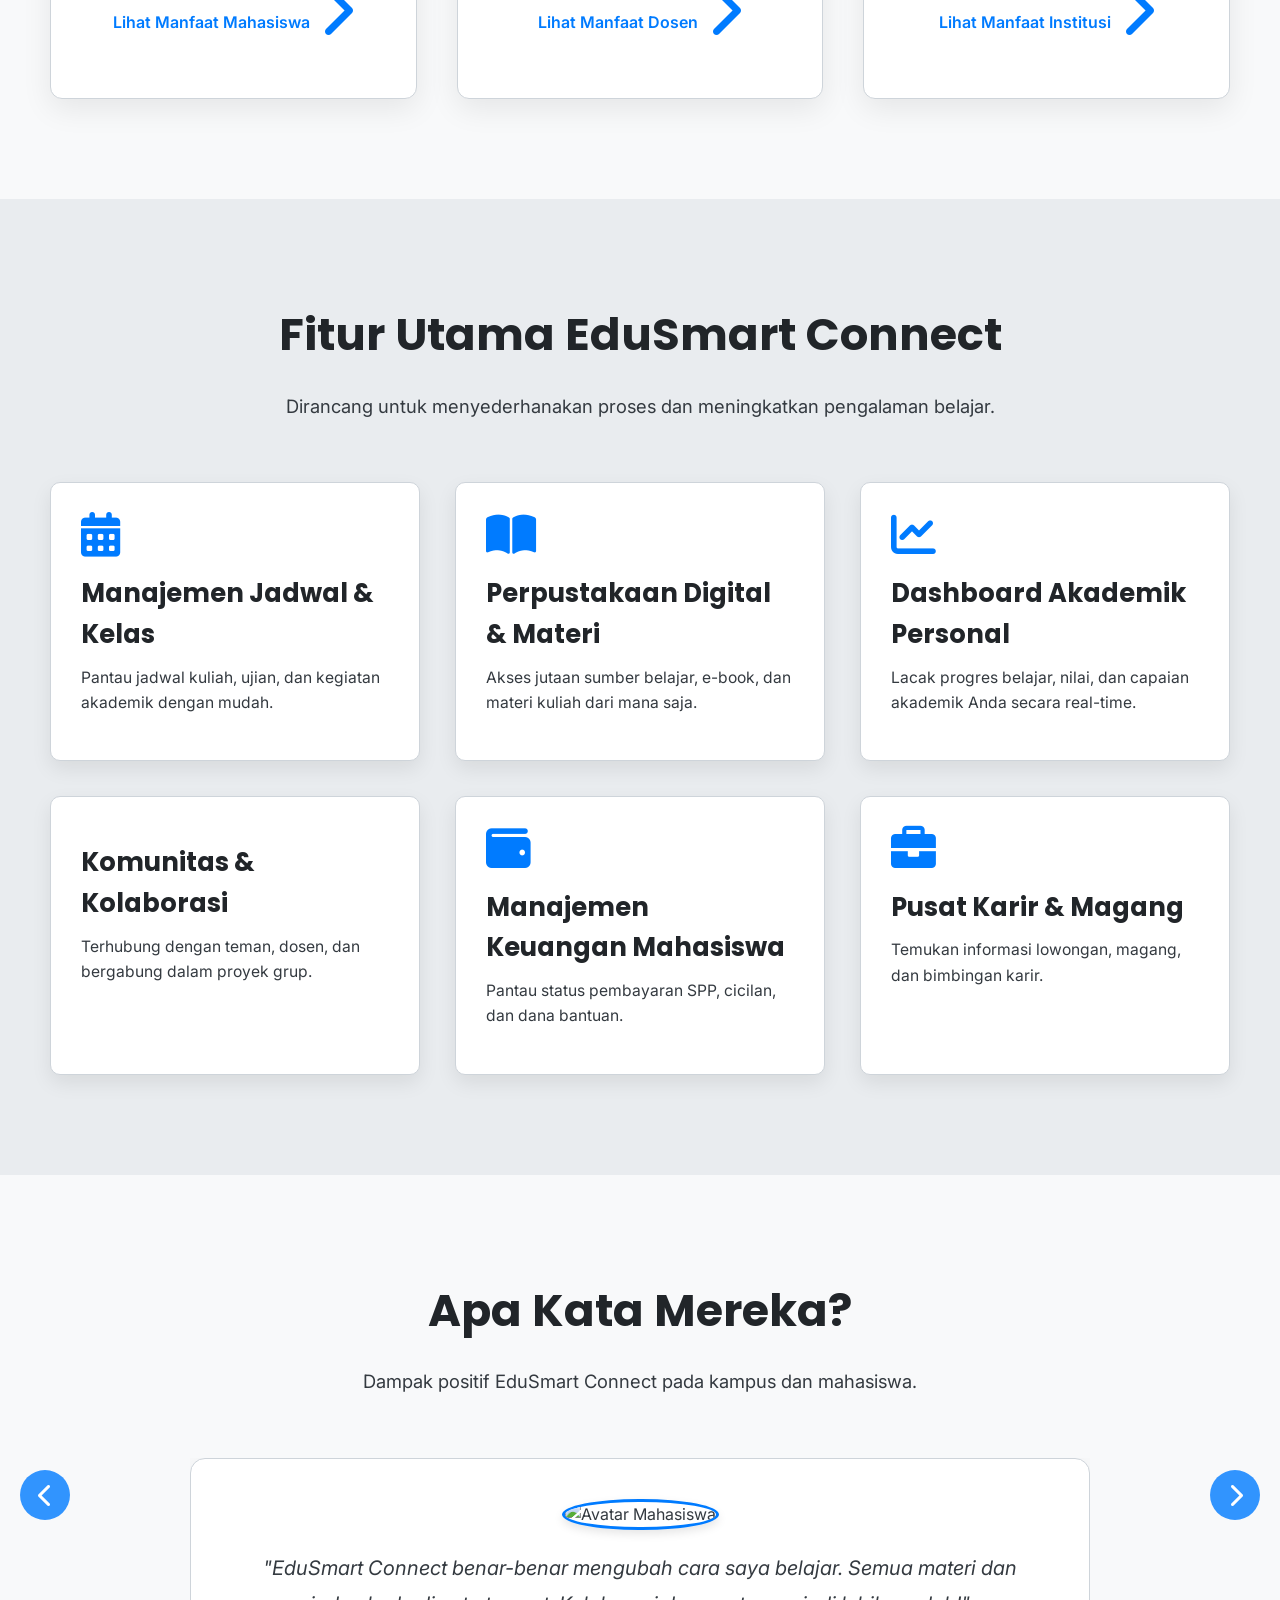
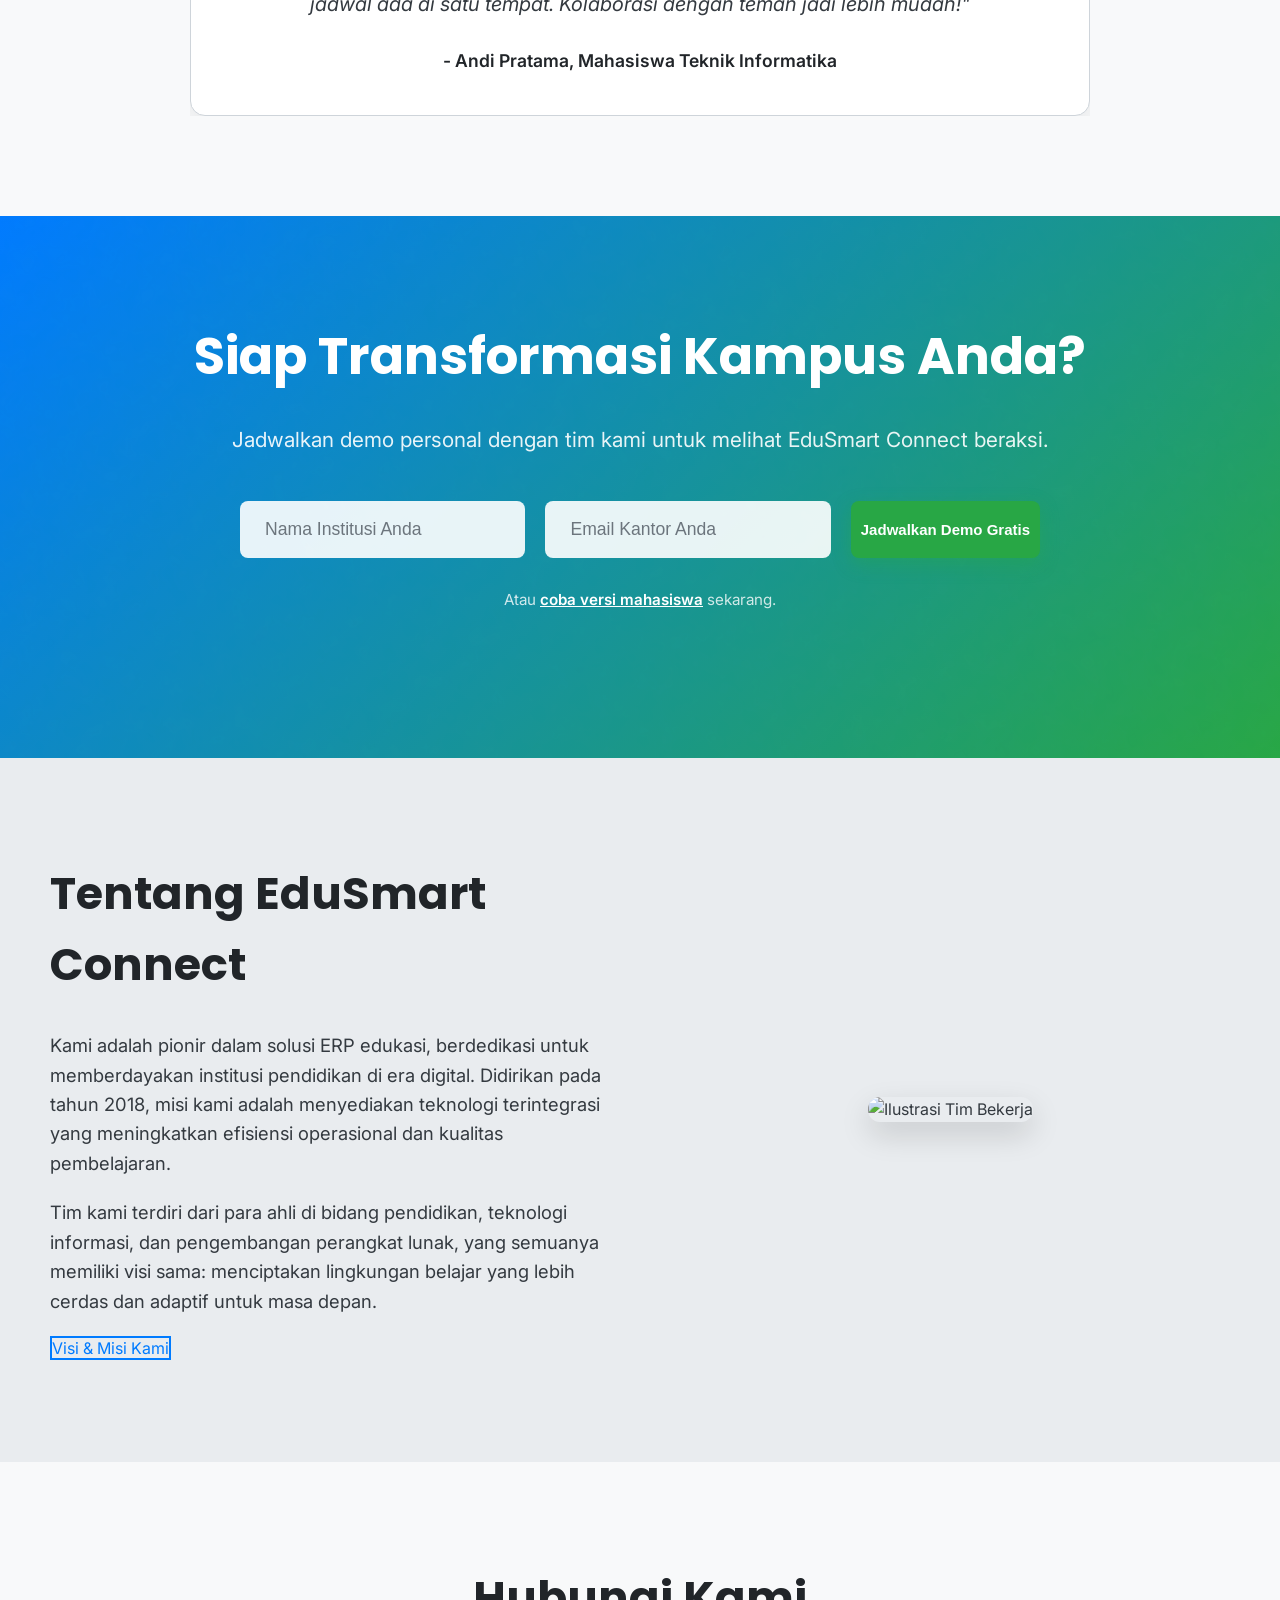
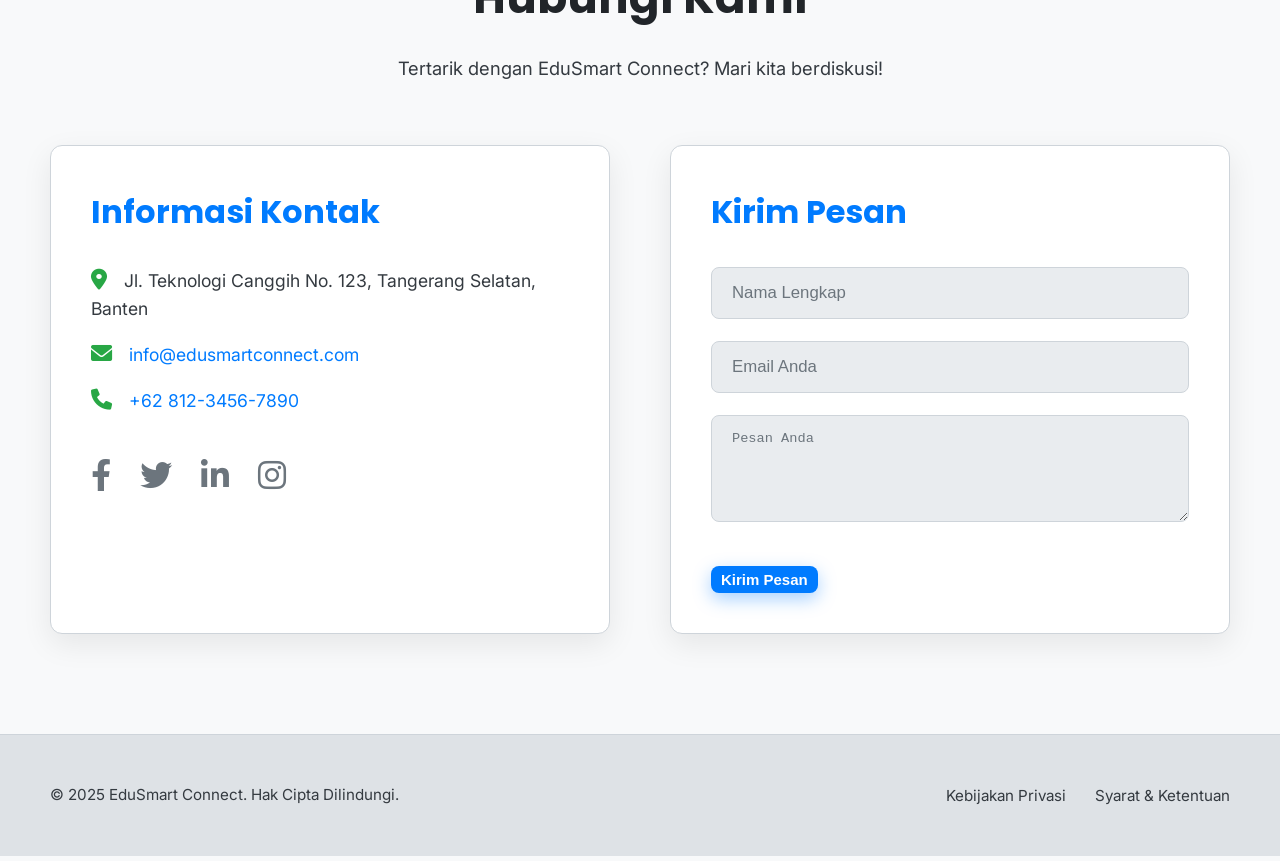
==== commit 72a048a9: "Update index.html" ====
--- a/index.html
+++ b/index.html
@@ -1,323 +1,215 @@
-<html>
-  <head><title>ceo dashboard</title>
-  <link rel="stylesheet" href="dashboard_erp.css">
-  <link rel="stylesheet" href="https://cdnjs.cloudflare.com/ajax/libs/font-awesome/5.15.4/css/all.min.css" integrity="sha512-..." crossorigin="anonymous" referrerpolicy="no-referrer" />
- 
+<!DOCTYPE html>
+<html lang="id">
+<head>
+    <meta charset="UTF-8">
+    <meta name="viewport" content="width=device-width, initial-scale=1.0">
+    <title>CROSS - ERP Edukasi</title>
+    <link rel="stylesheet" href="dashboard_erp.css">
+    <link href="https://fonts.googleapis.com/css2?family=Poppins:wght@300;400;600;700&family=Inter:wght@400;600;700&display=swap" rel="stylesheet">
+    <link rel="stylesheet" href="https://cdnjs.cloudflare.com/ajax/libs/font-awesome/6.0.0-beta3/css/all.min.css">
 </head>
 <body>
-      <!-- Header Utama Halaman -->
-      <header class="main-header">
-        <div class="header-left">
-            <img src="icon/logo_cross-removebg-preview.png" alt="Company Logo" class="company-logo">
-            <!-- Tombol Menu Hamburger untuk Mobile (akan disembunyikan di desktop oleh CSS) -->
-            <button class="mobile-menu-toggle" aria-label="Toggle Navigation">
+
+    <header class="main-header">
+        <div class="container">
+            <div class="logo">
+              <a href="#home">
+                  <img src="icon/logo_cross-removebg-preview.png" alt="EduSmart Logo"/>
+                
+              </a>
+          </div>
+            <nav class="main-nav">
+                <ul>
+                    <!-- <li><a href="#home">Beranda</a></li> -->
+                    <li><a href="#solusi">Solusi Kami</a></li>
+                    <li><a href="#fitur">Fitur Utama</a></li>
+                    <li><a href="#demo">Jadwalkan Demo</a></li>
+                    <li><a href="#tentang-kami">Tentang Kami</a></li>
+                    <li><a href="#hubungi-kami">Hubungi Kami</a></li>
+                </ul>
+            </nav>
+            <div class="auth-buttons">
+                <a href="gratis.html" class="btn btn-primary">Coba Gratis</a>
+                <a href="login.html" class="btn btn-secondary">Masuk</a>
+                <a href="daftar.html" class="btn btn-secondary">Daftar</a>
+            </div>
+            <button class="mobile-menu-toggle">
                 <i class="fas fa-bars"></i>
             </button>
         </div>
-        <ul class="user-profile-area">
-          <li class="profile-dropdown-trigger">
-              <img src="icon/pexels-moose-photos-170195-1586996.jpg" id="ic" alt="User Profile">
-      
-              <!-- Dropdown menu pindah ke dalam <li> ini -->
-              <ul class="dropdown-logo">
-                  <li><a href="Dashboard.html">Logout</a></li>
-              </ul>
-          </li>
-      </ul>
-      
     </header>
 
-    <!-- Kontainer Utama untuk Sidebar Navigasi dan Konten Dashboard -->
-    <div class="main-layout-container">
-        <!-- Sidebar Navigasi Utama -->
-        <div class="sidebar-nav">
-            <ul class="isi-container">
-                <li class="dashboard">
-                    <img src="icon/dashboard.png" alt="icon" width="40px" height="40px">
-                    <a class="dasherp" href="dashboard_erp.html">Dashboard</a>
-                </li>
-                <li class="perusahaan">
-                    <img src="icon/building (1).png" alt="icon" width="40px" height="40px">
-                    <a class="perus">Perusahaan</a>
-                    <ul class="dropdown">
-                        <li><a href="organisasi.html">Organisasi</a></li>
-                        <li class="has-nested">
-                            <a href="#">Master Data</a>
-                            <ul class="dropdown-nested">
-                                <li><a href="jenis_usaha.html">Jenis Usaha</a></li>
-                                <li><a href="data_akun.html">Data Akun Keuangan</a></li>
-                                <li><a href="data_aset.html">Data Aset</a></li>
-                                <li><a href="data_karyawan.html">Data Karyawan</a></li>
-                                <li><a href="data_mesin.html">Data Mesin</a></li>
-                                <li><a href="data_rawmaterial.html">Data Raw Material</a></li>
-                                <li><a href="data_produk.html">Data Produk</a></li>
-                                <li><a href="data_supplier.html">Data Supplier</a></li>
-                                <li><a href="data_Customer.html">Data Customer</a></li>
-                                <li><a href="data_warehouse.html">Data Warehouse</a></li>
-                                <li><a href="data_pabrik.html">Data Pabrik</a></li>
-                            </ul>
-                        </li>
-                    </ul>
-                </li>
-
-                <li class="finance">
-                    <img src="icon/financial-advisor (1).png" alt="icon" width="40px" height="40px">
-                    <a class="fi">Finance </a>
-                    <ul class="dropdown">
-                        <li class="has-nested">
-                            <a href="#">Keuangan</a>
-                            <ul class="dropdown-nested">
-                                <li><a href="keuangan.html#pencatatan_keuangan">Buku Besar</a></li>
-                                <li><a href="#">Jurnal</a></li>
-                                <li><a href="laba-rugi.html">Laporan Laba-Rugi</a></li>
-                                <li><a href="arus-kas.html">Arus Kas</a></li>
-                            </ul>
-                        </li>
-                        <li class="has-nested">
-                            <a href="#">Hutang</a>
-                            <ul class="dropdown-nested">
-                                <li><a href="data_supplier.html">Pemasok</a></li>
-                                <li><a href="hutang-hutang.html">Hutang</a></li>
-                            </ul>
-                        </li>
-                        <li class="has-nested">
-                            <a href="#">Piutang</a>
-                            <ul class="dropdown-nested">
-                                <li><a href="data_customer.html">Pelanggan</a></li>
-                                <li><a href="piutang-piutang.html">Piutang</a></li>
-                            </ul>
-                        </li>
-                        <li class="has-nested">
-                            <a href="#">Aset</a>
-                            <ul class="dropdown-nested">
-                                <li><a href="aset.html">Aset Tetap</a></li>
-                                <li><a href="asetperlokasi.html">Aset Perlokasi</a></li>
-                            </ul>
-                        </li>
-                        <li class="has-nested">
-                            <a href="#">Sales</a>
-                            <ul class="dropdown-nested">
-                                <li><a href="laporan_penjualan.html">Laporan Penjualan</a></li>
-                            </ul>
-                        </li>
-                        <li class="has-nested">
-                            <a href="#">Procurement</a>
-                            <ul class="dropdown-nested">
-                                <li><a href="pengajuan_pengadaan.html">Pengajuan Pengadaan</a></li>
-                            </ul>
-                        </li>
-                    </ul>
-                </li>
-
-                <li class="sales">
-                    <img src="icon/growth (2).png" alt="icon" width="40px" height="40px">
-                    <a class="s">Sales</a>
-                    <ul class="dropdown">
-                        <li class="has-nested">
-                            <a href="#">Sales Order</a>
-                            <ul class="dropdown-nested">
-                                <li><a href="sales-order.html">Pesanan Penjualan</a></li>
-                            </ul>
-                        </li>
-                        <li class="has-nested">
-                            <a href="#">Penjualan</a>
-                            <ul class="dropdown-nested">
-                                <li><a href="transaksi_penjualan.html">Transaksi Penjualan</a></li>
-                                <li><a href="manajemen_harga.html">Manajemen Harga</a></li>
-                            </ul>
-                        </li>
-                        <li class="has-nested">
-                            <a href="#">Retur</a>
-                            <ul class="dropdown-nested">
-                                <li><a href="retur_barang.html">Retur Barang</a></li>
-                            </ul>
-                        </li>
-                        <li class="has-nested">
-                            <a href="#">Forecasting</a>
-                            <ul class="dropdown-nested">
-                                <li><a href="#">Ramalan Permintaan</a></li>
-                            </ul>
-                        </li>
-                    </ul>
-                </li>
-
-                <li class="procurement">
-                    <img src="icon/procurement (1).png" alt="icon" width="40px" height="40px">
-                    <a class="p">Procurement</a>
-                    <ul class="dropdown">
-                        <li><a href="permintaan_pengadaan.html">Permintaan Pengadaan </a></li>
-                        <li><a href="purchasing_list.html">Purchasing List</a></li>
-                        <li><a href="rekap_retur.html">Rekap retur</a></li>
-                        <li><a href="levering_time.html">Levering Time</a></li>
-                    </ul>
-                </li>
-
-                <li class="warehouse">
-                    <img src="icon/warehouse (2).png" alt="icon" width="40px" height="40px">
-                    <a class="w">warehouse</a>
-                    <ul class="dropdown">
-                        <li class="has-nested">
-                            <a href="#">Permintaan Barang</a>
-                            <ul class="dropdown-nested">
-                                <li><a href="permintaan_barang.html">Pengiriman Barang</a></li>
-                                <li><a href="pengajuan_raw.html">Pengajuan Raw Materials</a></li>
-                                <li><a href="pengajuan_goods.html">Pengajuan finished goods</a></li>
-                            </ul>
-                        </li>
-                        <li class="has-nested">
-                            <a href="#">Lokasi</a>
-                            <ul class="dropdown-nested">
-                                <li><a href="finished_good.html">Finished Goods Warehouse</a></li>
-                                <li><a href="raw_material.html">Raw Materials Warehouse</a></li>
-                            </ul>
-                        </li>
-                        <li><a href="outbound.html">Outbound</a></li>
-                        <li><a href="truckin_out.html">Truck in & truck out</a></li>
-                        <li class="has-nested">
-                            <a href="#">Retur</a>
-                            <ul class="dropdown-nested">
-                                <li><a href="supplier_retur.html">Supplier Return</a></li>
-                                <li><a href="goods_retur.html">Sales Return</a></li>
-                            </ul>
-                        </li>
-                        <li><a href="repacking.html">Repacking</a></li>
-                        <li><a href="stock_opname.html">Penerimaan Barang</a></li>
-                    </ul>
-                </li>
-
-                <li class="production">
-                    <img src="icon/factory (1).png" alt="icon" width="40px" height="40px">
-                    <a class="pr">Production</a>
-                    <ul class="dropdown">
-                        <li><a href="permintaan_produksi.html">Permintaan produksi</a></li>
-                        <li><a href="perencanaan_produksi.html">Perencanaan produksi</a></li>
-                        <li><a href="forecasting_produksi.html">Forecasting</a></li>
-                        <li><a href="mesin.html">Mesin</a></li>
-                        <li><a href="biaya.html">Produksi</a></li>
-                    </ul>
-                </li>
-
-                <li class="human">
-                    <img src="icon/teamwork (2).png" alt="icon" width="40px" height="40px">
-                    <a class="h">Human Resource</a>
-                    <ul class="dropdown">
-                        <li><a href="data_karyawan.html">Divisi</a></li>
-                        <li><a href="payroll.html">Payroll</a></li>
-                        <li><a href="recruiter.html">Recruiter</a></li>
-                    </ul>
-                </li>
-            </ul>
-        </div>
-
-
-
-
-    
-
-<div class="input-group">
-    <form id="datakaryawan">
-        <label for="id_karyawan">ID Karayawan</label>
-        <input type="int" id="id_karyawan" name="id_karyawan" required>
-        <br>
-        <label for="nama_karyawan">Nama Karyawan</label>
-        <input type="text" id="nama_karyawan" name="nama_karyawan" required>
-        <br>
-        <label for="jabatan_karyawan">Jabatan Karyawan</label>
-        <select name="jabatan_karyawan" id="jabatan_karyawan">
-            <option value="staffa kuntansi"> Staff Akuntansi </option>
-            <option value="akuntan pajak"> Akuntan Pajak </option>
-            <option value="manajer keuangan">Manajer Keuangan </option>
-            <option value="direktur keuangan"> Direktur Keuangan / CFO </option>
-            <option value="staff pemasaran"> Staff Pemasaran </option>
-            <option value="spesialisasi marketing"> Spesialisasi Digital Marketing </option>
-            <option value="manajer pemasaran"> Manajer Pemasaran </option>
-            <option value="kepala departement pemasaran"> Kepala Departemen Pemasaran / CMO </option>
-            <option value="sales executive"> Sales Executive </option>
-            <option value="sales manager"> Sales Manager </option>
-            <option value="kepala departemen penjualan"> Kepala Departemen Penjualan </option>
-            <option value="staff hrd"> Staff HRD </option>
-            <option value="spesialis rekruitmen"> Spesialis Rekruitmen </option>
-            <option value="manajer pelatihan"> Manajer Pelatihan dan Pengembangan </option>
-            <option value="kepala departemen sdm"> Kepala Departemen Sumber Daya Manusia / CHRO </option>
-            <option value="operator produksi"> Operator Produksi </option>
-            <option value="suverpisor produksi"> Supervisor Produksi </option>
-            <option value="manajer operasional"> Manajer Operasional </option>
-            <option value="kepala departemen operasional"> Kepala Departemen Operasional /COO </option>
-            <option value="technical support staff"> Technical Support Staff </option>
-            <option value="software engineer"> Software Engineer </option>
-            <option value="system administrator"> System Administrator </option>
-            <option value="manajer IT"> Manajer IT </option>
-            <option value="kepala departemen TI"> Kepala Departement TI (CIO) </option>
-            <option value="peneliti"> Peneliti </option>
-            <option value="kepala departemen R&D"> Kepala Departemen R&D </option>
-            <option value="staff pembelian"> Staff Pembelian </option>
-            <option value="buyer"> Buyer/Purchaser </option>
-            <option value="manajer pembelian"> Manajer Pembelian </option>
-            <option value="staff logistik"> Staff Logistik </option>
-            <option value="koordinator gudang"> Koordinator Gudang </option>
-            <option value="manajer logistik"> Manajer Logistik </option>
-            <option value="customer service"> Customer Service Representative </option>
-            <option value="legal counsel"> Legal Counsel </option>
-            <option value="general counsel"> General Counsel </option>
-            <option value="staff adminstrasi"> Staff Administrasi </option>
-            <option value="sekretaris"> Sekretaris </option>
-            <option value="kepala departemen administrasi"> Kepala Deparement Adiministrasi </option>
-            <option value="internal auditor"> Internal Auditor </option>
-            <option value="kepala departemen audit internal"> Kepala Departemen Audit Interal </option>
-            <option value="staff quality control"> Staff Quality Control </option>
-            <option value="manajer kualitas"> Manajer Kualitas </option>
-            <option value="kepala departemen kualitas"> Kepala Departemen Kualitas </option>
-            <option value="spesialis komunikasi"> Spesialis Komunikasi </option>
-            <option value="manajer komunikasi"> Manajer Komunikasi </option>
-            <option value="kepala departemen komunikasi"> Kepala Departemen Komunikasi </option>
-            </select>
-        <br>
-        <label for="email_karyawan">Email Karyawan</label>
-        <input type="email" id="email_karyawan" name="email_karyawan" required>
-        <br>
-        <label for="rekening_karyawan">Rekening Karayawan</label>
-        <input type="int" id="rekening_karyawan" name="rekening_karyawan" required>
-        <br>
-
-        
-        <label for="tgl_masuk_karyawan">Tanggal Masuk</label>
-        <input type="date" id="tgl_masuk_karyawan" name="tgl_masuk_karyawan" required>
-        <br>
-        <label for="npwp_karyawan">NPWP Karyawan</label>
-        <input type="text" id="npwp_karyawan" name="npwp_karyawan" required>
-        <br>
-        <label for="departement">Departemen Karyawan</label>
-        <select name="departement" id="departement">
-            <option value="departemen keuangan"> Departemen Keuangan </option>
-            <option value="departemen pemasaran">Departemen Pemasaran </option>
-            <option value="departemen penjualan"> Departemen Penjualan </option>
-            <option value="departemen sdm"> Departemen Sumber Daya Manusia (HRD) </option>
-            <option value="departemen operasional"> Departemen Operasional </option>
-            <option value="departemen informasi teknologi"> Departemen Teknologi Informasi (TI) </option>
-            <option value="departemen penelitian & pengembangan"> Departemen Penelitian & Pengembangan (R&D) </option>
-            <option value="departemen pembelian"> Departemen Pembelian/Pengadaan </option>
-            <option value="departemen rantai pasok"> Departemen Logistik/Rantai Pasok </option>
-            <option value="departemen layananpe langgan"> Departemen Layanan Pelanggan </option>
-            <option value="departemen hukum"> Departemen Hukum </option>
-            <option value="departemen administrasi"> Departemen Administrasi </option>
-            <option value="departemen audit internal"> Departemen Audit Internal </option>
-            <option value="departemen kualitas"> Departemen Kualitas </option>
-            <option value="departemen komunikasi"> Departemen Komunikasi </option>
-
-           </select>
-          
-    </form>
-    <div class="d-flex justify-content-end gap-2">
-      <a href="data_karyawan.html" id="linkSimpan"><button type="button" class="simpan">Simpan</button></a>
-      <a href="data_karyawan.html" id="linkBatal"><button type="button"class="batal">Batal</button></a>
-      </div>
-</div>
-
-
-
-
-</div>
-
-<script src="data_karyawan2.js"></script>
+    <section id="home" class="hero-section">
+        <div class="container">
+            <div class="hero-content">
+                <h1>Integrasikan Pembelajaran, Raih Potensi Maksimal Mahasiswa</h1>
+                <p class="tagline">ERP Edukasi terlengkap untuk kampus, dosen, dan mahasiswa. Efisiensi admin, fokus pada inovasi.</p>
+                <div class="hero-actions">
+                    <a href="#demo" class="btn btn-primary btn-large">Jadwalkan Demo Sekarang</a>
+                    <a href="#fitur" class="btn btn-outline btn-large">Pelajari Fitur <i class="fas fa-arrow-right"></i></a>
+                </div>
+            </div>
+            <div class="hero-image">
+              <img src="icon/student.jpg" alt="Ilustrasi ERP Edukasi, Mahasiswa belajar, data terintegrasi"></div>
+        </div>
+    </section>
+
+    <section id="solusi" class="solutions-section">
+        <div class="container">
+            <h2>Solusi Terpadu untuk Ekosistem Pendidikan</h2>
+            <p class="section-description">EduSmart Connect dirancang untuk memenuhi kebutuhan unik setiap elemen di lingkungan kampus.</p>
+            <div class="solution-grid">
+                <div class="solution-card">
+                    <i class="fas fa-user-graduate"></i>
+                    <h3>Untuk Mahasiswa</h3>
+                    <p>Akses jadwal, nilai, materi kuliah, dan komunitas kampus dalam satu platform intuitif.</p>
+                    <a href="#" class="btn btn-text">Lihat Manfaat Mahasiswa <i class="fas fa-chevron-right"></i></a>
+                </div>
+                <div class="solution-card">
+                    <i class="fas fa-chalkboard-teacher"></i>
+                    <h3>Untuk Dosen</h3>
+                    <p>Kelola kelas, materi, penilaian, dan komunikasi dengan mahasiswa secara efisien.</p>
+                    <a href="#" class="btn btn-text">Lihat Manfaat Dosen <i class="fas fa-chevron-right"></i></a>
+                </div>
+                <div class="solution-card">
+                    <i class="fas fa-university"></i>
+                    <h3>Untuk Institusi</h3>
+                    <p>Otomatiskan administrasi, analisis data akademik, dan optimalkan sumber daya kampus.</p>
+                    <a href="#" class="btn btn-text">Lihat Manfaat Institusi <i class="fas fa-chevron-right"></i></a>
+                </div>
+            </div>
+        </div>
+    </section>
+
+    <section id="fitur" class="features-section">
+        <div class="container">
+            <h2>Fitur Utama EduSmart Connect</h2>
+            <p class="section-description">Dirancang untuk menyederhanakan proses dan meningkatkan pengalaman belajar.</p>
+            <div class="feature-grid">
+                <div class="feature-item">
+                    <i class="fas fa-calendar-alt"></i>
+                    <h3>Manajemen Jadwal & Kelas</h3>
+                    <p>Pantau jadwal kuliah, ujian, dan kegiatan akademik dengan mudah.</p>
+                </div>
+                <div class="feature-item">
+                    <i class="fas fa-book-open"></i>
+                    <h3>Perpustakaan Digital & Materi</h3>
+                    <p>Akses jutaan sumber belajar, e-book, dan materi kuliah dari mana saja.</p>
+                </div>
+                <div class="feature-item">
+                    <i class="fas fa-chart-line"></i>
+                    <h3>Dashboard Akademik Personal</h3>
+                    <p>Lacak progres belajar, nilai, dan capaian akademik Anda secara real-time.</p>
+                </div>
+                <div class="feature-item">
+                    <i class="fas fa-users-rectangle"></i>
+                    <h3>Komunitas & Kolaborasi</h3>
+                    <p>Terhubung dengan teman, dosen, dan bergabung dalam proyek grup.</p>
+                </div>
+                <div class="feature-item">
+                    <i class="fas fa-wallet"></i>
+                    <h3>Manajemen Keuangan Mahasiswa</h3>
+                    <p>Pantau status pembayaran SPP, cicilan, dan dana bantuan.</p>
+                </div>
+                <div class="feature-item">
+                    <i class="fas fa-briefcase"></i>
+                    <h3>Pusat Karir & Magang</h3>
+                    <p>Temukan informasi lowongan, magang, dan bimbingan karir.</p>
+                </div>
+            </div>
+        </div>
+    </section>
+
+    <section id="testimonial" class="testimonial-section">
+        <div class="container">
+            <h2>Apa Kata Mereka?</h2>
+            <p class="section-description">Dampak positif EduSmart Connect pada kampus dan mahasiswa.</p>
+            <div class="testimonial-slider">
+                <div class="testimonial-card">
+                  <img src="icon/avatar1.jpg" alt="Avatar Mahasiswa">
+                  <p class="quote">"EduSmart Connect benar-benar mengubah cara saya belajar. Semua materi dan jadwal ada di satu tempat. Kolaborasi dengan teman jadi lebih mudah!"</p>
+                    <span class="name">- Andi Pratama, Mahasiswa Teknik Informatika</span>
+                </div>
+                <div class="testimonial-card">
+                  <img src="icon/avatar2.jpg" alt="Avatar Dosen">
+                  <p class="quote">"Sebagai dosen, efisiensi adalah kunci. Dengan EduSmart Connect, saya bisa fokus mengajar, bukan lagi direpotkan urusan administrasi."</p>
+                    <span class="name">- Dr. Citra Dewi, Dosen Fakultas Ekonomi</span>
+                </div>
+                </div>
+            <button class="slider-nav prev"><i class="fas fa-chevron-left"></i></button>
+            <button class="slider-nav next"><i class="fas fa-chevron-right"></i></button>
+        </div>
+    </section>
+
+    <section id="demo" class="cta-demo-section">
+        <div class="container">
+            <h2>Siap Transformasi Kampus Anda?</h2>
+            <p>Jadwalkan demo personal dengan tim kami untuk melihat EduSmart Connect beraksi.</p>
+            <form class="cta-form">
+                <input type="text" placeholder="Nama Institusi Anda" required>
+                <input type="email" placeholder="Email Kantor Anda" required>
+                <button type="submit" class="btn btn-primary">Jadwalkan Demo Gratis</button>
+            </form>
+            <p class="small-text">Atau <a href="gratis.html">coba versi mahasiswa</a> sekarang.</p>
+        </div>
+    </section>
+
+    <section id="tentang-kami" class="about-section">
+        <div class="container">
+            <div class="about-content">
+                <h2>Tentang EduSmart Connect</h2>
+                <p>Kami adalah pionir dalam solusi ERP edukasi, berdedikasi untuk memberdayakan institusi pendidikan di era digital. Didirikan pada tahun 2018, misi kami adalah menyediakan teknologi terintegrasi yang meningkatkan efisiensi operasional dan kualitas pembelajaran.</p>
+                <p>Tim kami terdiri dari para ahli di bidang pendidikan, teknologi informasi, dan pengembangan perangkat lunak, yang semuanya memiliki visi sama: menciptakan lingkungan belajar yang lebih cerdas dan adaptif untuk masa depan.</p>
+                <a href="#" class="btn btn-outline">Visi & Misi Kami</a>
+            </div>
+            <div class="about-image">
+              <img src="icon/team.jpg" alt="Ilustrasi Tim Bekerja">
+            </div>
+        </div>
+    </section>
+
+    <section id="hubungi-kami" class="contact-section">
+        <div class="container">
+            <h2>Hubungi Kami</h2>
+            <p class="section-description">Tertarik dengan EduSmart Connect? Mari kita berdiskusi!</p>
+            <div class="contact-grid">
+                <div class="contact-info">
+                    <h3>Informasi Kontak</h3>
+                    <p><i class="fas fa-map-marker-alt"></i> Jl. Teknologi Canggih No. 123, Tangerang Selatan, Banten</p>
+                    <p><i class="fas fa-envelope"></i> <a href="mailto:info@edusmartconnect.com">info@edusmartconnect.com</a></p>
+                    <p><i class="fas fa-phone"></i> <a href="tel:+6281234567890">+62 812-3456-7890</a></p>
+                    <div class="social-links">
+                        <a href="#" target="_blank"><i class="fab fa-facebook-f"></i></a>
+                        <a href="#" target="_blank"><i class="fab fa-twitter"></i></a>
+                        <a href="#" target="_blank"><i class="fab fa-linkedin-in"></i></a>
+                        <a href="https://www.instagram.com/cross.official.id?igsh=aWdveG50dGNoYTFm" target="_blank"><i class="fab fa-instagram"></i></a>
+                    </div>
+                </div>
+                <div class="contact-form-container">
+                    <h3>Kirim Pesan</h3>
+                    <form class="contact-form">
+                        <input type="text" placeholder="Nama Lengkap" required>
+                        <input type="email" placeholder="Email Anda" required>
+                        <textarea placeholder="Pesan Anda" rows="5" required></textarea>
+                        <button type="submit" class="btn btn-primary">Kirim Pesan</button>
+                    </form>
+                </div>
+            </div>
+        </div>
+    </section>
+
+    <footer class="main-footer">
+        <div class="container">
+            <div class="footer-bottom">
+                <p>&copy; 2025 EduSmart Connect. Hak Cipta Dilindungi.</p>
+                <div class="footer-links">
+                    <a href="#">Kebijakan Privasi</a>
+                    <a href="#">Syarat & Ketentuan</a>
+                </div>
+            </div>
+        </div>
+    </footer>
+
+    <script src="dashboard_erp.js"></script>
 </body>
 </html>
--- a/dashboard_erp.css
+++ b/dashboard_erp.css
@@ -1,715 +1,956 @@
-/* dashboard_erp.css */
-
-/* --- RESET BROWSER DEFAULTS DAN PENGATURAN GLOBAL --- */
-*, *::before, *::after {
-  box-sizing: border-box; /* Sangat penting untuk layout responsif */
-}
-
-html, body {
-  margin: 0;
-  padding: 0;
-  width: 100%;
-  height: 100%;
-  /* Mencegah scroll horizontal pada seluruh halaman */
-  overflow-x: hidden; /* Pastikan ini ada dan efektif! */
-  font-family: Arial, sans-serif;
-  line-height: 1.6;
-  color: #333;
-  background-color: #D9D9D9; /* Warna latar belakang halaman */
-}
-
-
-
-.header-left .company-logo {
-  height: 100px;
-  width: auto;
-}
-
-
-/* Tambahkan ini untuk mengontrol scroll body saat mobile sidebar aktif */
-body.no-scroll {
-  overflow: hidden; /* Ini akan menimpa overflow-x: hidden juga, yang diinginkan */
-}
-
-
-/* --- HEADER UTAMA --- */
+/* General Resets & Typography */
+:root {
+    /* -- Warna Primer & Sekunder -- */
+    --primary-color: #007bff; /* Biru konsisten untuk action */
+    --accent-color: #28a745; /* Hijau segar untuk highlight & success */
+    --secondary-color: #6c757d; /* Abu-abu untuk teks sekunder */
+
+    /* -- Warna Latar Belakang -- */
+    --light-bg: #f8f9fa; /* Latar belakang paling terang */
+    --medium-bg: #e9ecef; /* Latar belakang sedikit lebih gelap */
+    --dark-section-bg: #dee2e6; /* Latar belakang bagian yang sedikit kontras */
+    --card-bg: #ffffff; /* Latar belakang kartu putih bersih */
+    --header-bg: rgba(255, 255, 255, 0.95); /* Header transparan putih */
+    --hover-bg: #e0f2f7; /* Background on hover for some elements */
+
+
+    /* -- Warna Teks & Border -- */
+    --text-color: #343a40; /* Teks utama, abu-abu gelap */
+    --light-text: #ffffff; /* Teks di atas background gelap (misal tombol) */
+    --dark-text-on-light: #212529; /* Teks gelap di atas background terang */
+    --border-color-light: #ced4da; /* Border tipis */
+    --card-shadow: rgba(0, 0, 0, 0.08); /* Shadow lebih lembut */
+}
+
+* {
+    margin: 0;
+    padding: 0;
+    box-sizing: border-box;
+}
+
+body {
+    font-family: 'Inter', sans-serif; /* Mengubah font body */
+    background-color: var(--light-bg);
+    color: var(--text-color);
+    line-height: 1.6;
+    overflow-x: hidden;
+}
+
+.container {
+    max-width: 1200px;
+    margin: 0 auto;
+    padding: 0 10px;
+}
+
+h1, h2, h3 {
+    font-family: 'Poppins', sans-serif; /* Judul tetap pakai Poppins agar menonjol */
+    color: var(--dark-text-on-light);
+    margin-bottom: 20px;
+    font-weight: 700; /* Lebih bold */
+}
+
+h1 { font-size: 3.8em; line-height: 1.2; } /* Lebih besar dari sebelumnya */
+h2 { font-size: 2.8em; }
+h3 { font-size: 2em; }
+
+p {
+    margin-bottom: 15px;
+}
+
+a {
+    color: var(--primary-color);
+    text-decoration: none;
+    transition: color 0.3s ease;
+}
+
+a:hover {
+    color: var(--accent-color); /* Warna hover juga berubah ke hijau */
+}
+
+.btn-secondary {
+    display: inline-block;
+    padding: 12px 28px; /* Padding sedikit lebih besar */
+    border-radius: 8px; /* Radius sedikit lebih membulat */
+    font-weight: 600;
+    text-align: center;
+    transition: all 0.3s ease;
+    cursor: pointer;
+    border: none;
+    font-size: 1.05em; /* Ukuran font tombol */
+}
+.btn-primary {
+    display: inline-block;
+    padding: 5px 10px; /* Padding sedikit lebih besar */
+    border-radius: 8px; /* Radius sedikit lebih membulat */
+    font-weight: 600;
+    text-align: center;
+    transition: all 0.3s ease;
+    cursor: pointer;
+    border: none;
+    font-size: 15px; /* Ukuran font tombol */
+    
+}
+.btn-primary {
+    background-color: var(--primary-color);
+    color: var(--light-text);
+    box-shadow: 0 6px 18px rgba(0, 123, 255, 0.35); /* Shadow lebih kuat */
+}
+
+.btn-primary:hover {
+    background-color: #0056b3; /* Sedikit lebih gelap */
+    box-shadow: 0 8px 25px rgba(0, 123, 255, 0.45);
+    transform: translateY(-3px); /* Efek sedikit lebih naik */
+}
+
+.btn-secondary {
+    background-color: transparent;
+    color: var(--primary-color);
+    border: 2px solid var(--primary-color);
+}
+
+.btn-secondary:hover {
+    background-color: var(--primary-color);
+    color: var(--light-text);
+    transform: translateY(-3px);
+}
+
+.btn-outline {
+    background-color: transparent;
+    color: var(--primary-color);
+    border: 2px solid var(--primary-color);
+}
+
+.btn-outline:hover {
+    background-color: var(--primary-color);
+    color: var(--light-text);
+    transform: translateY(-3px);
+}
+
+.btn-text { /* Tombol gaya teks baru */
+    background: none;
+    border: none;
+    padding: 0;
+    color: var(--primary-color);
+    font-weight: 600;
+    display: inline-flex;
+    align-items: center;
+}
+
+.btn-text i {
+    margin-left: 8px;
+    font-size: 0.9em;
+    transition: transform 0.2s ease;
+}
+
+.btn-text:hover i {
+    transform: translateX(5px);
+}
+
+.btn-large {
+    padding: 16px 40px;
+    font-size: 1.2em;
+}
+
+.highlight {
+    color: var(--primary-color); /* Perubahan nama kelas dari .tech-highlight */
+}
+
+.section-description {
+    font-size: 1.15em; /* Sedikit lebih besar */
+    max-width: 800px;
+    margin: 0 auto 60px auto; /* Margin bawah lebih besar */
+    text-align: center;
+    color: var(--text-color);
+    line-height: 1.7;
+}
+
+/* --- Header / Navbar --- */
 .main-header {
-  width: 100%;
-  background-color: #fff;
-  padding: 10px 20px;
-  box-shadow: 0 2px 4px rgba(0,0,0,0.1);
-  display: flex;
-  justify-content: space-between;
-  align-items: center;
-  position: fixed;
-  top: 0;
-  left: 0;
-  z-index: 200;
-  height: 60px;
-  /* Pastikan header tidak menyebabkan scroll horizontal karena kontennya */
-  
-}
-
-.header-left {
-  display: flex;
-  align-items: center;
-  gap: 15px;
-}
-
-.company-logo {
-  height: 40px; /* Sesuaikan tinggi logo */
-  width: auto;
-}
-
-.header-right {
-  display: flex;
-  align-items: center;
-}
-
-/* --- TOMBOL MENU HAMBURGER (Mobile Only) --- */
+    background-color: var(--header-bg);
+    padding: 18px 0; /* Padding sedikit diubah */
+    position: sticky;
+    top: 0;
+    z-index: 1000;
+    backdrop-filter: blur(8px); /* Blur sedikit dikurangi */
+    border-bottom: 1px solid var(--border-color-light);
+}
+
+.main-header .container {
+    display: flex;
+    justify-content: space-between;
+    align-items: center;
+}
+
+/* --- LOGO Styles (Integrated and Corrected) --- */
+.main-header .logo a {
+    display: flex; /* Menggunakan flexbox untuk menyelaraskan gambar dan teks */
+    align-items: center; /* Menyelaraskan secara vertikal di tengah */
+    font-size: 2.2em; /* Ukuran font keseluruhan logo jika ada teks */
+    font-weight: 700;
+    color: var(--dark-text-on-light);
+    text-decoration: none; /* Pastikan tidak ada garis bawah pada link logo */
+}
+
+.main-header .logo img {
+    height: auto; /* Tinggi gambar logo yang konsisten */
+    width: 100px; /* Lebar akan menyesuaikan secara proporsional */
+    margin-right: 10px; /* Beri jarak antara gambar dan teks */
+    transition: transform 0.3s ease;
+    border: none;
+}
+
+.main-header .logo a:hover img {
+    transform: scale(1.05); /* Efek membesar sedikit saat hover */
+}
+
+.main-header .logo .highlight {
+    color: var(--primary-color); /* Memastikan warna highlight aktif */
+}
+/* --- END LOGO Styles --- */
+
+.main-nav ul {
+    list-style: none;
+    display: flex;
+}
+
+.main-nav ul li {
+    margin-left: 35px; /* Spasi antar menu */
+}
+
+.main-nav ul li a {
+    color: var(--text-color);
+    font-weight: 500;
+    position: relative;
+    padding-bottom: 5px;
+}
+
+.main-nav ul li a::after {
+    content: '';
+    position: absolute;
+    width: 0;
+    height: 3px; /* Garis bawah lebih tebal */
+    bottom: -2px; /* Lebih ke bawah */
+    left: 0;
+    background-color: var(--primary-color);
+    transition: width 0.3s cubic-bezier(0.25, 0.46, 0.45, 0.94); /* Kurva animasi halus */
+}
+
+.main-nav ul li a:hover::after,
+.main-nav ul li a.active::after { /* Tambahkan kelas active untuk menu yang sedang aktif */
+    width: 100%;
+}
+
+
+
+
+/* CSS untuk membuat tombol-tombol berjajar horizontal */
+.auth-buttons {
+   margin-right: 5px;
+    display: flex;       /* Mengaktifkan Flexbox untuk menata item-item anak */
+    gap: 15px;           /* Memberikan jarak (gap) sebesar 15px di antara setiap tombol */
+    align-items: center; /* Menyelaraskan tombol secara vertikal di tengah jika tingginya berbeda */
+
+    /* Opsional: Untuk mendorong grup tombol ini ke kanan di dalam parent-nya */
+    /* Jika .auth-buttons ini adalah bagian dari header dan Anda ingin dia di pojok kanan */
+    /* Anda mungkin perlu mengatur parent dari .auth-buttons (misalnya .container di header)
+       untuk menggunakan display: flex dan justify-content: space-between; */
+    /* Contoh:
+    .main-header .container {
+        display: flex;
+        justify-content: space-between;
+        align-items: center;
+    }
+    */
+}
+
+/* Anda juga bisa menambahkan beberapa penyesuaian untuk tombol-tombol di dalamnya jika diperlukan */
+.auth-buttons .btn {
+    /* Contoh: Jika Anda ingin tombol-tombol ini memiliki padding yang sedikit berbeda */
+    /* padding: 10px 20px; */
+    /* font-size: 0.9em; */
+}
+
+/* Jika Anda ingin tombol "Daftar" memiliki gaya primary (biru solid) seperti yang kita diskusikan sebelumnya,
+   Anda harus mengubah kelasnya di HTML menjadi `btn btn-primary` dan bukan `btn btn-secondary`.
+   Jika tetap `btn-secondary` dan Anda ingin tampilannya seperti `btn-primary`, Anda bisa menimpa gayanya: */
+/*
+.auth-buttons .btn-secondary:nth-child(3) { // Menargetkan tombol kedua dengan kelas btn-secondary (yang adalah "Daftar")
+    background-color: var(--primary-color);
+    color: var(--light-text);
+    border: 1px solid var(--primary-color);
+    box-shadow: 0 6px 18px rgba(0, 123, 255, 0.35);
+}
+.auth-buttons .btn-secondary:nth-child(3):hover {
+    background-color: #0056b3;
+    box-shadow: 0 8px 25px rgba(0, 123, 255, 0.45);
+}
+*/
 .mobile-menu-toggle {
-  display: none; /* Sembunyikan secara default di desktop */
-  background: none;
-  border: none;
-  font-size: 1.8em;
-  cursor: pointer;
-  color: #01386A;
-  padding: 5px 10px;
-}
-
-/* --- DROPDOWN PROFIL (di header) --- */
-/* Dalam dashboard_erp.css */
-
-/* Dalam dashboard_erp.css */
-
-/* Dalam dashboard_erp.css */
-
-.user-profile-area {
-  list-style: none;
-  padding: 0;
-  margin: 0;
-  position: relative; /* Ini tetap harus ada untuk containment */
-}
-
-.profile-dropdown-trigger {
-  cursor: pointer;
-  display: flex;
-  align-items: center;
-}
-
-#ic {
-  width: 45px;
-  height: 45px;
-  border-radius: 50%;
-  object-fit: cover;
-  display: block;
-}
-
-.dropdown-logo {
-  display: none;
-  /* Hapus atau komentari baris di bawah ini */
-  /* position: absolute; */
-  /* top: 60px; */
-  /* right: 0; */
-
-  background-color: #fff;
-  border-radius: 8px;
-  min-width: 180px;
-  box-shadow: 0 8px 20px rgba(0, 0, 0, 0.2);
-  list-style: none;
-  padding: 8px 0;
-  margin: 0;
-  z-index: 999; /* Pastikan ini cukup tinggi */
-}
-
-.dropdown-logo.show {
-  display: block;
-}
-
-/* Tambahkan transisi jika Anda ingin efek halus */
-.dropdown-logo {
-  transition: opacity 0.3s ease-in-out, transform 0.3s ease-in-out;
-  opacity: 0;
-  pointer-events: none; /* Mencegah interaksi saat disembunyikan */
-  transform: translateY(-10px); /* Efek meluncur dari atas */
-}
-
-.dropdown-logo.show {
-  opacity: 1;
-  pointer-events: auto;
-  transform: translateY(0);
-}
-
-
-/* ... sisa CSS tidak berubah ... */
-
-
-.dropdown-logo li a {
-  color: #333;
-  padding: 10px 15px;
-  text-decoration: none;
-  display: block;
-  white-space: nowrap; /* Pastikan teks tidak melompat baris */
-  font-size: 0.95em;
-  overflow: hidden; /* Sembunyikan overflow */
-  text-overflow: ellipsis; /* Tambahkan elipsis jika teks terlalu panjang */
-}
-
-.dropdown-logo li a:hover {
-  background-color: #f0f0f0;
-  border-radius: 4px;
-  margin: 0 8px;
-}
-
-/* --- LAYOUT UTAMA (Sidebar Navigasi dan Konten Dashboard) --- */
-.main-layout-container {
-  display: flex;
-  height: calc(100vh - 60px); /* Tinggi viewport dikurangi tinggi header */
-  margin-top: 60px; /* Dorong konten ke bawah header */
-  width: 100%;
-  overflow: hidden; /* Menambah overflow hidden untuk container utama, scroll akan di elemen dalamnya */
-}
-
-/* --- SIDEBAR NAVIGASI UTAMA --- */
-.sidebar-nav {
-  width: 250px; /* Lebar default di desktop */
-  background-color: #fff;
-  box-shadow: 2px 0 5px rgba(0,0,0,0.1);
-  height: 100%; /* Mengisi tinggi penuh .main-layout-container */
-  flex-shrink: 0;
-  overflow-y: auto; /* Izinkan scroll vertikal di desktop juga */
-  overflow-x: hidden; /* Pastikan tidak ada scroll horizontal di sidebar */
-
-  transition: transform 0.3s ease-in-out; /* Untuk animasi slide-in/out mobile */
-  z-index: 150;
-  padding-top: 10px; /* Padding dari atas */
-  position: relative; /* Penting untuk z-index dropdown yang fixed */
-}
-
-/* Hilangkan scrollbar default */
-.sidebar-nav::-webkit-scrollbar {
-  width: 0; /* Untuk Chrome, Safari, Opera */
-  height: 0;
-}
-.sidebar-nav {
-  scrollbar-width: none; /* Untuk Firefox */
-}
-
-
-.isi-container {
-  list-style: none;
-  padding: 0 15px; /* Padding horizontal di dalam sidebar */
-  margin: 0;
-  width: 100%;
-}
-
-/* --- ITEM MENU UTAMA (Dashboard, Perusahaan, Finance, dll.) --- */
-.isi-container > li {
-  display: flex;
-  align-items: center;
-  position: relative; /* PENTING: Untuk positioning absolute dropdown */
-  cursor: pointer;
-  margin-bottom: 10px;
-  padding: 8px 0;
-  transition: background-color 0.2s ease-in-out;
-  border-radius: 6px;
-}
-
-/* Tambahkan padding di sisi kiri untuk ikon */
-.isi-container > li > a {
-  padding-left: 10px;
-}
-
-.isi-container > li:hover {
-  background-color: #e8f0fe;
-}
-
-/* Kelas aktif untuk item menu parent dropdown */
-.isi-container > li.active-dropdown {
-  background-color: #e8f0fe;
-}
-
-.dashboard {
-  margin-top: 0;
-}
-
-.isi-container > li img {
-  margin-right: 10px;
-  width: 30px;
-  height: 30px;
-  flex-shrink: 0;
-  object-fit: contain;
-}
-
-.isi-container > li a {
-  text-decoration: none;
-  color: #01386A;
-  font-weight: bold;
-  flex-grow: 1;
-  white-space: nowrap;
-  display: flex;
-  align-items: center;
-  justify-content: space-between;
-  width: 100%;
-  box-sizing: border-box;
-}
-
-/* Gaya untuk ikon panah dropdown */
-.isi-container > li a .arrow-icon {
-  font-size: 0.8em;
-  margin-left: 10px;
-  transition: transform 0.2s ease-in-out;
-}
-
-.isi-container > li.active-dropdown > a .arrow-icon {
-  transform: rotate(90deg);
-}
-
-
-/* --- DROPDOWN UTAMA SIDEBAR (level 1) --- */
-.dropdown {
-  visibility: hidden;
-  opacity: 0;
-  transition: visibility 0s 0.2s, opacity 0.2s ease-in-out;
-  pointer-events: none;
-
-  background-color: #fff;
-  border-radius: 8px;
-  min-width: 200px;
-  box-shadow: 0 4px 12px rgba(0,0,0,0.15);
-  list-style: none;
-  padding: 8px 0;
-  margin: 0;
-  z-index: 10;
-
-  position: fixed; /* DEFAULT DI DESKTOP */
-  top: -9999px; /* Default hide */
-  left: -9999px; /* Default hide */
-  overflow-x: hidden; /* Tetap hidden di desktop */
-}
-
-/* --- NESTED DROPDOWN SIDEBAR (level 2) --- */
-.dropdown-nested {
-  visibility: hidden;
-  opacity: 0;
-  transition: visibility 0s 0.2s, opacity 0.2s ease-in-out;
-  pointer-events: none;
-
-  background-color: #fff;
-  border-radius: 8px;
-  min-width: 200px;
-  box-shadow: 0 4px 12px rgba(0,0,0,0.15);
-  list-style: none;
-  padding: 8px 0;
-  margin: 0;
-  z-index: 11;
-
-  position: fixed; /* DEFAULT DI DESKTOP */
-  top: -9999px; /* Default hide */
-  left: -9999px; /* Default hide */
-  overflow-x: hidden; /* Tetap hidden di desktop */
-}
-
-/* Saat dropdown aktif */
-.dropdown.show,
-.dropdown-nested.show {
-  visibility: visible;
-  opacity: 1;
-  transition-delay: 0s;
-  pointer-events: auto;
-  /* Posisi `left` dan `top` akan diatur oleh JS di desktop */
-}
-
-.dropdown li,
-.dropdown-nested li {
-  padding: 0;
-  position: relative;
-}
-
-.dropdown li a,
-.dropdown-nested li a {
-  color: #333;
-  padding: 10px 15px;
-  text-decoration: none;
-  display: block;
-  white-space: nowrap; /* Teks tetap dalam satu baris */
-  font-size: 0.95em;
-  /* TIDAK ADA overflow: hidden dan text-overflow: ellipsis di sini secara default */
-}
-
-.dropdown li a:hover {
-  background-color: #f0f0f0;
-  border-radius: 4px;
-  margin: 0 8px;
-}
-.dropdown-nested li a:hover {
-  background-color: #e0e0e0; /* Sedikit beda warna hover untuk nested */
-  border-radius: 4px;
-  margin: 0 8px;
-}
-
-
-
-
-
-/* --- INPUT GROUP (Specific styling to revert to original) --- */
-.input-group {
-  background-color: #fff;
-  position: fixed; /* Reverted to fixed position */
-  left: 250px; /* Original fixed left position, aligns with sidebar */
-  width: 961px; /* Original fixed width */
-  padding: 20px;
-  height: 500px; /* Original fixed height */
-  margin-left: 20px; /* Original fixed margin-left */
-  margin-top: 30px; /* Original fixed margin-top */
-  border-top-left-radius: 10px;
-  border-top-right-radius: 10px;
-  overflow-y: auto; /* Izinkan scroll vertikal di area konten ini */
-  -webkit-overflow-scrolling: touch;
-  max-width: calc(100% - 290px); /* 100% - sidebar width - margin-left - margin-right */
-
-  /* Removed display:flex and flex-direction for this container to allow original static flow */
-}
-
-.input-group label {
-  margin-bottom: 5px;
-}
-
-.input-group input {
-  width: 200px; /* Original fixed width */
-  height: 30px;
-  padding: 10px;
-  border: 1px solid #ccc;
-  border-radius: 4px;
-  background-color: #EAEAEA;
-  /* Reverted individual input margins */
-}
-
-.input-group select {
-  width: 200px; /* Original fixed width */
-  height: 40px;
-  padding: 0; /* Adjust padding for select if needed */
-  border: 1px solid #ccc;
-  border-radius: 4px;
-  background-color: #EAEAEA;
-  margin-bottom: 20px; /* Original margin-bottom for select */
-}
-
-/* Reverted individual input specific margins */
-#id_karyawan {
-  margin-top: 20px;
-  margin-bottom: 20px;
-  margin-left: 115px;
-}
-#nama_karyawan {
-  margin-left: 100px;
-  margin-bottom: 20px;
-}
-#jabatan_karyawan {
-  margin-left: 85px;
-  margin-bottom: 20px;
-}
-#email_karyawan {
-  margin-left: 105px;
-  margin-bottom: 20px;
-}
-#rekening_karyawan {
-  margin-left: 70px;
-  margin-bottom: 20px;
-}
-#tgl_masuk_karyawan {
-  margin-left: 115px;
-  margin-bottom: 20px;
-}
-#npwp_karyawan {
-  margin-left: 100px;
-  margin-bottom: 20px;
-}
-#departement {
-  margin-left: 60px;
-  margin-bottom: 20px;
-}
-
-.simpan {
-  background-color: #01386A;
-  color: #fff;
-  margin-left: 0px; /* Original fixed margin-left */
-  width: 80px; /* Original fixed width */
-  height: 30px; /* Original fixed height */
-   /* Reverted to fixed position */
-  margin-top: 20px; /* Original fixed margin-top */
-  border-radius: 10px;
-  cursor: pointer;
-}
-.batal {
-  background-color: #6a0101;
-  color: #fff;
-  margin-left: 100px; /* Original fixed margin-left */
-  width: 80px; /* Original fixed width */
-  height: 30px; /* Original fixed height */
-   /* Reverted to fixed position */
-  margin-top: 20px; /* Original fixed margin-top */
-  border-radius: 10px;
-  cursor: pointer;
-}
-
-
-#formData {
-  display: grid;
-  /* Ini mendefinisikan kolom:
-     Kolom pertama (untuk label): Lebar tetap 120px (sesuaikan jika perlu)
-     Kolom kedua (untuk input/select): Mengisi sisa ruang yang tersedia (1fr) */
-  grid-template-columns: 120px 1fr;
-  gap: 15px 10px; /* Jarak vertikal antar baris (15px) dan horizontal antar kolom (10px) */
-  max-width: 500px; /* Batasi lebar maksimum form agar tidak terlalu lebar */
-  }
-
-#formData label {
-  text-align: right; /* Rata kanan teks label agar sejajar dengan input */
-  padding-right: 15px; /* Jarak antara teks label dan input */
-  line-height: 2; /* Menyelaraskan teks label secara vertikal dengan input */
-  align-self: center; /* Pusatkan label secara vertikal di dalam sel grid */
-  font-weight: 500; /* Sedikit lebih tebal untuk label */
-  color: #333;
-}
-
-#formData input,
-#formData select {
-  width: 100%; /* Pastikan input dan select mengisi seluruh lebar kolom yang tersedia */
-  padding: 10px 12px;
-  border: 1px solid #cccccc;
-  border-radius: 5px;
-  box-sizing: border-box; /* Penting: padding dan border tidak menambah lebar elemen */
-  font-size: 1rem;
-  color: #555;
-  /* Hapus default styling untuk panah di select jika tidak diinginkan */
-  -webkit-appearance: none;
-  -moz-appearance: none;
-  appearance: none;
-  background-color: #f8f8f8; /* Warna latar belakang input/select */
-}
-
-/* Untuk icon kalender pada input date dan icon jam pada input time */
-#formData input[type="date"],
-#formData input[type="time"] {
-  position: relative;
-  padding-right: 40px; /* Tambahkan padding agar icon tidak tumpang tindih dengan teks */
-}
-
-/* Opsional: Styling fokus */
-#formData input:focus,
-#formData select:focus {
-  border-color: #007bff; /* Warna border saat fokus */
-  outline: none; /* Hapus outline bawaan browser */
-  box-shadow: 0 0 0 3px rgba(0, 123, 255, 0.25); /* Efek bayangan saat fokus */
-}
-
-/* Styling untuk select agar mirip input */
-#ekspedisi {
-  background-image: url('data:image/svg+xml;charset=US-ASCII,%3Csvg%20xmlns%3D%22http%3A%2F%2Fwww.w3.org%2F2000%2Fsvg%22%20width%3D%22292.4%22%20height%3D%22292.4%22%3E%3Cpath%20fill%3D%22%23666666%22%20d%3D%22M287%2069.6%20146.2%20208.4%205.4%2069.6z%22%2F%3E%3C%2Fsvg%3E');
-  background-repeat: no-repeat;
-  background-position: right 10px center;
-  background-size: 12px;
-  padding-right: 30px; /* Sesuaikan padding agar tidak menutupi panah kustom */
-}
-
-/* Styling untuk <br> agar tidak mengganggu layout Grid */
-#formData br {
-  display: none; /* Sembunyikan tag <br> karena Grid sudah mengatur baris baru */
-}
-
-/* --- MEDIA QUERIES UNTUK RESPONSIBILITAS (Adjustments for input-group) --- */
-
-/* Untuk layar yang lebih kecil dari 768px (umumnya tablet dalam potret dan ponsel) */
+    display: none;
+    background: none;
+    border: none;
+    font-size: 1.8em;
+    color: var(--primary-color);
+    cursor: pointer;
+}
+
+/* --- Hero Section --- */
+.hero-section {
+    background: linear-gradient(135deg, var(--medium-bg) 0%, var(--light-bg) 100%);
+    padding: 120px 0; /* Padding lebih besar */
+    display: flex;
+    align-items: center;
+    min-height: 90vh; /* Tinggi lebih besar */
+    position: relative;
+    overflow: hidden;
+}
+
+/* Latar belakang abstrak dengan pola grid */
+.hero-section::before {
+    content: '';
+    position: absolute;
+    top: 0;
+    left: 0;
+    width: 100%;
+    height: 100%;
+    /* Pola grid halus SVG yang sudah di-encode URL */
+    background: url("data:image/svg+xml,%3Csvg width='60' height='60' viewBox='0 0 60 60' xmlns='http://www.w3.org/2000/svg'%3E%3Cg fill='none' fill-rule='evenodd'%3E%3Cg fill='%239C92AC' fill-opacity='0.1'%3E%3Cpath d='M36 34h-2v-4h4v4zm-20 0H14v-4h4v4zm16 0h-2v-4h4v4zM24 24h-4v4h4v-4zm20 0h-4v4h4v-4zm-20 0h-4v4h4v-4zm-8 0h-4v4h4v-4zm-24 0H0v4h4v-4zM24 34h-4v4h4v-4zm20 0h-4v4h4v4zm-24 0h-4v4h4v-4zm-8 0h-4v4h4v-4zm-24 0H0v4h4v-4zM36 44h-2v-4h4v4zm-20 0H14v-4h4v4zm16 0h-2v-4h4v4zM24 14h-4v4h4v-4zm20 0h-4v4h4v-4zm-20 0h-4v4h4v-4zm-8 0h-4v4h4v-4zm-24 0H0v4h4v-4zM24 4h-4v4h4v-4zm20 0h-4v4h4v-4zm-20 0h-4v4h4v-4zm-8 0h-4v4h4v-4zm-24 0H0v4h4v-4zM36 14h-2v-4h4v4zm-20 0H14v-4h4v4zm16 0h-2v-4h4v4zM36 4h-2v-4h4v4zm-20 0H14v-4h4v4zm16 0h-2v-4h4v4z'/%3E%3C/g%3E%3C/g%3E%3C/svg%3E") repeat;
+    background-size: 60px 60px; /* Ukuran pola */
+    opacity: 0.1; /* Opacity lebih lembut */
+    z-index: 1;
+}
+
+.hero-section .container {
+    display: flex;
+    justify-content: space-between;
+    align-items: center;
+    gap: 60px; /* Jarak lebih besar */
+    position: relative;
+    z-index: 2;
+}
+
+.hero-content {
+    flex: 1;
+    max-width: 650px; /* Lebar konten lebih besar */
+    text-align: left; /* Teks kiri untuk kesan modern */
+}
+
+.hero-content h1 {
+    font-size: 4.5em; /* Judul hero lebih besar */
+    margin-bottom: 25px;
+    line-height: 1.1;
+    background: linear-gradient(90deg, var(--primary-color), var(--accent-color));
+    -webkit-background-clip: text;
+    -webkit-text-fill-color: transparent;
+}
+
+.hero-content .tagline {
+    font-size: 1.4em; /* Tagline lebih besar */
+    color: var(--text-color);
+    margin-bottom: 50px;
+}
+
+.hero-actions .btn {
+    margin-right: 25px;
+    width: 300px;
+    padding-bottom: 5px;
+    padding-top: 5px;
+    padding-left: 10px;
+    padding-right: 10px;
+}
+
+.hero-image {
+    flex: 1;
+    display: flex;
+    justify-content: center;
+    align-items: center;
+}
+
+.hero-image img {
+    max-width: 100%;
+    height: auto;
+    animation: float 3s ease-in-out infinite alternate;
+}
+
+@keyframes float {
+    0% { transform: translateY(0px); }
+    50% { transform: translateY(-15px); }
+    100% { transform: translateY(0px); }
+}
+
+/* --- Sections Umum --- */
+section {
+    padding: 100px 0; /* Padding antar section lebih besar */
+    text-align: center;
+    position: relative;
+}
+
+/* --- Solusi Section --- */
+.solutions-section {
+    background-color: var(--light-bg);
+}
+
+.solution-grid {
+    display: grid;
+    grid-template-columns: repeat(auto-fit, minmax(300px, 1fr));
+    gap: 40px; /* Gap lebih besar */
+    margin-top: 60px;
+}
+
+.solution-card {
+    background-color: var(--card-bg);
+    padding: 35px; /* Padding lebih besar */
+    border-radius: 12px; /* Radius lebih membulat */
+    box-shadow: 0 10px 30px var(--card-shadow);
+    transition: transform 0.3s ease, box-shadow 0.3s ease;
+    border: 1px solid var(--border-color-light);
+    display: flex;
+    flex-direction: column;
+    justify-content: space-between;
+    align-items: center; /* Konten di tengah */
+    text-align: center;
+}
+
+.solution-card:hover {
+    transform: translateY(-12px);
+    box-shadow: 0 15px 35px rgba(0, 123, 255, 0.12);
+}
+
+.solution-card i {
+    font-size: 3.5em; /* Ikon lebih besar */
+    color: var(--primary-color);
+    margin-bottom: 25px;
+}
+
+.solution-card h3 {
+    font-size: 1.8em; /* Judul kartu solusi lebih besar */
+    margin-bottom: 15px;
+    color: var(--dark-text-on-light);
+}
+
+.solution-card p {
+    font-size: 1.05em;
+    color: var(--text-color);
+    flex-grow: 1;
+    margin-bottom: 20px;
+}
+
+
+/* --- Fitur Utama Section --- */
+.features-section {
+    background-color: var(--medium-bg);
+}
+
+.feature-grid {
+    display: grid;
+    grid-template-columns: repeat(auto-fit, minmax(320px, 1fr)); /* Ukuran kartu lebih fleksibel */
+    gap: 35px; /* Gap lebih besar */
+    margin-top: 60px;
+}
+
+.feature-item {
+    background-color: var(--card-bg);
+    padding: 30px;
+    border-radius: 10px;
+    box-shadow: 0 8px 20px var(--card-shadow);
+    transition: transform 0.3s ease, box-shadow 0.3s ease, background-color 0.3s ease;
+    border: 1px solid var(--border-color-light);
+    text-align: left; /* Teks di kiri untuk detail fitur */
+}
+
+.feature-item:hover {
+    transform: translateY(-8px);
+    box-shadow: 0 12px 25px rgba(0, 123, 255, 0.1);
+    background-color: var(--hover-bg); /* Background saat hover */
+}
+
+.feature-item i {
+    font-size: 2.8em; /* Ikon fitur sedikit lebih kecil dari solusi, tapi tetap menonjol */
+    color: var(--primary-color);
+    margin-bottom: 15px;
+    display: block; /* Agar ikon di baris sendiri */
+}
+
+.feature-item h3 {
+    font-size: 1.6em;
+    margin-bottom: 10px;
+    color: var(--dark-text-on-light);
+}
+
+.feature-item p {
+    font-size: 0.98em;
+    color: var(--text-color);
+}
+
+/* --- Testimonial Section --- */
+.testimonial-section {
+    background-color: var(--light-bg);
+    padding: 100px 0;
+    position: relative;
+}
+
+.testimonial-slider {
+    display: flex;
+    overflow-x: hidden; /* Sembunyikan overflow untuk slider */
+    scroll-snap-type: x mandatory;
+    -webkit-overflow-scrolling: touch;
+    margin-top: 60px;
+    position: relative;
+    max-width: 900px; /* Lebar maksimal slider */
+    margin-left: auto;
+    margin-right: auto;
+}
+
+.testimonial-card {
+    flex: 0 0 100%; /* Setiap kartu mengambil 100% lebar slider */
+    scroll-snap-align: center;
+    background-color: var(--card-bg);
+    padding: 40px;
+    border-radius: 15px;
+    box-shadow: 0 10px 30px var(--card-shadow);
+    text-align: center;
+    border: 1px solid var(--border-color-light);
+    margin: 0 15px; /* Spasi antar kartu saat di slider */
+}
+
+.testimonial-card img {
+    width: 80px;
+    height: 80px;
+    border-radius: 50%;
+    object-fit: cover;
+    margin-bottom: 20px;
+    border: 3px solid var(--primary-color);
+    box-shadow: 0 4px 10px rgba(0,0,0,0.1);
+}
+
+.testimonial-card .quote {
+    font-size: 1.25em;
+    font-style: italic;
+    color: var(--text-color);
+    margin-bottom: 25px;
+    line-height: 1.8;
+}
+
+.testimonial-card .name {
+    font-weight: 600;
+    color: var(--dark-text-on-light);
+    font-size: 1.1em;
+}
+
+.slider-nav {
+    position: absolute;
+    top: 50%;
+    transform: translateY(-50%);
+    background-color: rgba(0, 123, 255, 0.8);
+    color: var(--light-text);
+    border: none;
+    border-radius: 50%;
+    width: 50px;
+    height: 50px;
+    font-size: 1.5em;
+    cursor: pointer;
+    display: flex;
+    justify-content: center;
+    align-items: center;
+    transition: background-color 0.3s ease, transform 0.3s ease;
+    z-index: 10;
+}
+
+.slider-nav:hover {
+    background-color: var(--primary-color);
+    transform: translateY(-50%) scale(1.05);
+}
+
+.slider-nav.prev {
+    left: 20px;
+}
+
+.slider-nav.next {
+    right: 20px;
+}
+
+
+/* --- Call to Action Section (Jadwalkan Demo) --- */
+.cta-demo-section {
+    background: linear-gradient(135deg, var(--primary-color) 0%, var(--accent-color) 100%); /* Gradasi warna primer-aksen */
+    color: var(--light-text);
+    padding: 100px 0;
+    text-align: center;
+    position: relative;
+    overflow: hidden;
+}
+
+.cta-demo-section::before { /* Pola latar belakang untuk CTA */
+    content: '';
+    position: absolute;
+    top: 0;
+    left: 0;
+    width: 100%;
+    height: 100%;
+    /* Pola noise SVG yang sudah di-encode URL */
+    background: url('data:image/svg+xml;utf8,<svg width="100%" height="100%" viewBox="0 0 100 100" xmlns="http://www.w3.org/2000/svg"><defs><filter id="noiseFilter"><feTurbulence type="fractalNoise" baseFrequency="0.6" numOctaves="3" stitchTiles="stitch"/></filter></defs><rect width="100%" height="100%" filter="url(%23noiseFilter)" opacity="0.1" fill="white"/></svg>') no-repeat center center / cover;
+    opacity: 0.15;
+    z-index: 1;
+}
+
+.cta-demo-section .container {
+    position: relative;
+    z-index: 2;
+}
+
+.cta-demo-section h2 {
+    font-size: 3.2em; /* Judul lebih besar */
+    color: var(--light-text);
+    margin-bottom: 25px;
+}
+
+.cta-demo-section p {
+    font-size: 1.3em; /* Paragraf lebih besar */
+    color: rgba(255, 255, 255, 0.9);
+    margin-bottom: 45px;
+}
+
+.cta-form {
+    display: flex;
+    justify-content: center;
+    gap: 20px; /* Gap lebih besar */
+    max-width: 800px; /* Form lebih lebar */
+    margin: 0 auto;
+}
+
+.cta-form input[type="text"],
+.cta-form input[type="email"] {
+    flex-grow: 1;
+    padding: 18px 25px; /* Padding lebih besar */
+    border-radius: 8px; /* Radius lebih membulat */
+    border: none; /* Tanpa border */
+    background-color: rgba(255, 255, 255, 0.9); /* Background putih transparan */
+    color: var(--dark-text-on-light);
+    font-size: 1.1em;
+}
+
+.cta-form input::placeholder {
+    color: var(--secondary-color);
+}
+
+.cta-form button {
+    background-color: var(--accent-color); /* Tombol dengan warna aksen */
+    box-shadow: 0 6px 18px rgba(40, 167, 69, 0.4);
+}
+
+.cta-form button:hover {
+    background-color: #218838; /* Lebih gelap saat hover */
+    box-shadow: 0 8px 25px rgba(40, 167, 69, 0.5);
+}
+
+.cta-demo-section .small-text {
+    margin-top: 30px;
+    font-size: 0.95em;
+    color: rgba(255, 255, 255, 0.8);
+}
+
+.cta-demo-section .small-text a {
+    color: var(--light-text);
+    font-weight: 600;
+    text-decoration: underline;
+}
+
+/* --- Tentang Kami Section --- */
+.about-section {
+    background-color: var(--medium-bg); /* Menggunakan medium-bg */
+}
+
+.about-section .container {
+    display: flex;
+    align-items: center;
+    gap: 60px; /* Jarak lebih besar */
+    text-align: left;
+}
+
+.about-content {
+    flex: 1;
+}
+
+.about-content h2 {
+    text-align: left; /* Judul tentang kami di kiri */
+    margin-bottom: 30px;
+    color: var(--dark-text-on-light);
+}
+
+.about-content p {
+    font-size: 1.15em; /* Paragraf lebih besar */
+    color: var(--text-color);
+    margin-bottom: 20px;
+}
+
+.about-image {
+    flex: 1;
+    display: flex;
+    justify-content: center;
+    align-items: center;
+}
+
+.about-image img {
+    max-width: 100%;
+    height: auto;
+    border-radius: 12px; /* Radius lebih membulat */
+    box-shadow: 0 12px 30px rgba(0, 0, 0, 0.15); /* Shadow lebih lembut */
+}
+
+
+/* --- Hubungi Kami Section --- */
+.contact-section {
+    background-color: var(--light-bg);
+}
+
+.contact-grid {
+    display: grid;
+    grid-template-columns: repeat(auto-fit, minmax(380px, 1fr)); /* Ukuran kolom lebih besar */
+    gap: 60px; /* Gap lebih besar */
+    margin-top: 60px;
+    text-align: left;
+}
+
+.contact-info {
+    background-color: var(--card-bg);
+    padding: 40px; /* Padding lebih besar */
+    border-radius: 12px; /* Radius lebih membulat */
+    box-shadow: 0 10px 30px var(--card-shadow);
+    border: 1px solid var(--border-color-light);
+}
+
+.contact-info h3 {
+    margin-bottom: 30px;
+    color: var(--primary-color);
+}
+
+.contact-info p {
+    margin-bottom: 18px; /* Margin bawah lebih besar */
+    font-size: 1.1em;
+    color: var(--text-color);
+}
+
+.contact-info p i {
+    margin-right: 12px; /* Spasi ikon lebih besar */
+    color: var(--accent-color);
+    font-size: 1.2em; /* Ikon lebih besar */
+}
+
+.social-links {
+    margin-top: 35px; /* Margin atas lebih besar */
+}
+
+.social-links a {
+    font-size: 2em; /* Ikon sosial lebih besar */
+    margin-right: 25px; /* Spasi ikon sosial lebih besar */
+    color: var(--secondary-color); /* Warna abu-abu untuk ikon sosial */
+    transition: color 0.3s ease;
+}
+
+.social-links a:hover {
+    color: var(--primary-color);
+}
+
+.contact-form-container {
+    background-color: var(--card-bg);
+    padding: 40px;
+    border-radius: 12px;
+    box-shadow: 0 10px 30px var(--card-shadow);
+    border: 1px solid var(--border-color-light);
+}
+
+.contact-form-container h3 {
+    margin-bottom: 30px;
+    color: var(--primary-color);
+}
+
+.contact-form input,
+.contact-form textarea {
+    width: 100%;
+    padding: 15px 20px; /* Padding lebih besar */
+    margin-bottom: 22px; /* Margin bawah lebih besar */
+    border-radius: 8px; /* Radius lebih membulat */
+    border: 1px solid var(--border-color-light); /* Border lebih halus */
+    background-color: var(--medium-bg);
+    color: var(--dark-text-on-light);
+    font-size: 1.05em;
+}
+
+.contact-form textarea {
+    resize: vertical;
+}
+
+.contact-form input::placeholder,
+.contact-form textarea::placeholder {
+    color: var(--secondary-color);
+}
+
+.contact-form button.btn {
+    width: auto;
+    margin-top: 15px;
+}
+
+
+/* --- Footer --- */
+.main-footer {
+    background-color: var(--dark-section-bg);
+    color: var(--text-color);
+    padding: 40px 0; /* Padding lebih besar */
+    text-align: center;
+    border-top: 1px solid var(--border-color-light);
+}
+
+.footer-bottom {
+    display: flex;
+    justify-content: space-between;
+    align-items: center;
+    flex-wrap: wrap;
+}
+
+.footer-bottom p {
+    margin: 8px 0;
+    font-size: 0.95em;
+    color: var(--text-color);
+}
+
+.footer-links a {
+    color: var(--text-color);
+    margin-left: 25px; /* Spasi antar link footer lebih besar */
+    font-size: 0.95em;
+}
+
+.footer-links a:hover {
+    color: var(--primary-color);
+}
+
+
+/* --- Responsive Design (Penyesuaian untuk ukuran layar lebih kecil) --- */
+@media (max-width: 1024px) {
+    h1 { font-size: 3.5em; }
+    h2 { font-size: 2.3em; }
+    .hero-section .container {
+        gap: 40px;
+    }
+    .about-section .container {
+        gap: 40px;
+    }
+    .cta-form {
+        flex-direction: column;
+        max-width: 500px;
+    }
+    .cta-form input, .cta-form button {
+        width: 100%;
+    }
+}
+
+@media (max-width: 992px) {
+    /* Penyesuaian Logo untuk tablet/mobile */
+    .main-header .logo a {
+        font-size: 1.8em; /* Ukuran font logo lebih kecil */
+    }
+    .main-header .logo img {
+        height: auto; /* Tinggi gambar logo lebih kecil */
+    }
+
+    .main-nav {
+        display: none;
+    }
+    .auth-buttons {
+        display: none;
+    }
+    .mobile-menu-toggle {
+        display: block;
+    }
+
+    .hero-section .container {
+        flex-direction: column-reverse;
+        text-align: center;
+    }
+
+    .hero-content {
+        max-width: 100%;
+        margin-top: 60px;
+    }
+
+    .hero-content h1 {
+        font-size: 2.8em;
+    }
+
+    .hero-content .tagline {
+        font-size: 1.2em;
+    }
+
+    .hero-image img {
+        max-width: 70%; /* Ilustrasi hero lebih kecil di mobile */
+    }
+
+    .about-section .container {
+        flex-direction: column;
+        text-align: center;
+    }
+
+    .about-content h2 {
+        text-align: center;
+    }
+
+    .testimonial-slider {
+        margin: 60px 0; /* Hilangkan margin auto yang membatasi */
+        padding: 0 20px; /* Tambah padding agar ada ruang di tepi */
+    }
+    .slider-nav.prev { left: 5px; }
+    .slider-nav.next { right: 5px; }
+}
+
 @media (max-width: 768px) {
-  .main-header {
-      padding: 10px;
-      justify-content: space-between;
-  }
-
-  .header-left {
-      justify-content: flex-start;
-  }
-
-  .mobile-menu-toggle {
-      display: block;
-  }
-
-  .user-profile-area {
-      margin-left: auto;
-  }
-
-  .main-layout-container {
-      flex-direction: column;
-      height: auto;
-      margin-top: 60px;
-  }
-
-  .sidebar-nav {
-      position: fixed;
-      top: 60px;
-      left: 0;
-      width: 250px;
-      height: calc(100vh - 60px);
-      transform: translateX(-100%);
-      box-shadow: 3px 0 8px rgba(0,0,0,0.2);
-      z-index: 180;
-  }
-
-  .sidebar-nav.active {
-      transform: translateX(0);
-  }
-
-  .isi-container > li {
-      padding: 12px 15px;
-  }
-
-  .dropdown,
-  .dropdown-nested {
-      position: static;
-      visibility: visible;
-      opacity: 1;
-      box-shadow: none;
-      border-radius: 0;
-      background-color: #f8f8f8;
-      width: 100%;
-      min-width: unset;
-      padding-left: 20px;
-      transition: none;
-      pointer-events: auto;
-      display: none;
-  }
-
-  .dropdown.show,
-  .dropdown-nested.show {
-      display: block;
-  }
-
-  .dropdown li a,
-  .dropdown-nested li a {
-      padding: 10px 10px;
-      font-size: 0.9em;
-  }
-
-  /* --- Reverting .input-group behavior for smaller screens as per request --- */
-  /*
-    Warning: Keeping fixed positioning and explicit widths/heights
-    on smaller screens will likely cause horizontal scrolling issues
-    or elements to go off-screen. This is generally not recommended
-    for a responsive design.
-  */
-  .pu {
-      /* You will likely need to adjust this for mobile */
-      margin-left: 20px; /* Example adjustment */
-      margin-top: 80px; /* Example adjustment */
-      position: relative; /* Changing to relative on mobile is usually better */
-      width: calc(100% - 40px); /* Adjust width to fit */
-      text-align: center; /* Center text */
-  }
-
-  .input-group {
-      position: relative; /* Change to relative for mobile layout */
-      left: 0; /* Remove fixed left */
-      width: calc(100% - 40px); /* Adjust width to fill container minus margins */
-      margin: 20px; /* Adjust margin */
-      height: auto; /* Allow height to adjust based on content */
-      display: block; /* Revert to block layout if not using flex */
-      max-width: none; /* No max-width on mobile */
-      box-sizing: border-box; /* Crucial for width calculations */
-  }
-
-  .input-group form {
-      width: 100%;
-  }
-
-  .input-group label,
-  .input-group input,
-  .input-group select {
-      width: 100%; /* Make inputs and selects full width on mobile */
-      margin-left: 0; /* Remove fixed left margins */
-      margin-right: 0;
-      margin-bottom: 15px; /* Add some spacing */
-      max-width: none; /* Remove max-width on mobile */
-      display: block; /* Ensure they take full line */
-  }
-
-  /* Adjust specific input margins for mobile if still needed */
-  #nomor_anggota,
-  #nama_anggota,
-  #jenis_jabatan {
-      margin-left: 0; /* Ensure these are also reset */
-  }
-
-  .simpan,
-  .batal {
-      position: static; /* Change to static for mobile */
-      width: 100%; /* Make buttons full width */
-      margin-left: 0; /* Remove fixed margin */
-      margin-top: 10px; /* Adjust top margin for spacing */
-      display: block; /* Make them stack */
-  }
-  .simpan + .batal { /* If you want space between stacked buttons */
-      margin-top: 10px;
-  }
-}
-
-/* Untuk layar yang lebih kecil dari 480px (umumnya ponsel) */
-@media (max-width: 480px) {
-  .main-header {
-      padding: 8px 15px;
-      height: 50px;
-  }
-
-  .company-logo {
-      height: 35px;
-  }
-
-  #ic {
-      width: 40px;
-      height: 40px;
-  }
-
-  .mobile-menu-toggle {
-      font-size: 1.6em;
-  }
-
-  .main-layout-container {
-      margin-top: 50px;
-  }
-
-  .sidebar-nav {
-      width: 200px;
-      height: calc(100vh - 50px);
-  }
-
-  .isi-container > li {
-      font-size: 0.9em;
-      padding: 10px 10px;
-  }
-
-  .isi-container > li img {
-      width: 25px;
-      height: 25px;
-  }
-
-  .pu {
-      font-size: 18px;
-      margin: 15px; /* More consistent margins */
-  }
-
-  .input-group {
-      margin: 15px; /* More consistent margins */
-      padding: 10px; /* Smaller padding */
-  }
-
-  .input-group input,
-  .input-group select {
-      height: 28px;
-      padding: 8px;
-  }
-
-  .simpan,
-  .batal {
-      height: 32px;
-  }
-}
+    /* Penyesuaian Logo untuk mobile yang lebih kecil */
+    .main-header .logo a {
+        font-size: 1.6em; /* Lebih kecil lagi di mobile kecil */
+    }
+    .main-header .logo img {
+        height: 35px; /* Tinggi gambar logo lebih kecil lagi */
+    }
+
+    h1 { font-size: 2.2em; }
+    h2 { font-size: 1.8em; }
+    h3 { font-size: 1.4em; }
+
+    section {
+        padding: 60px 0;
+    }
+
+    .hero-actions {
+        display: flex;
+        flex-direction: column;
+        gap: 15px;
+    }
+
+    .hero-actions .btn {
+        margin-right: 0;
+        width: 100%;
+    }
+
+    .solution-grid, .feature-grid, .contact-grid {
+        grid-template-columns: 1fr; /* Satu kolom untuk mobile */
+        gap: 30px;
+    }
+
+    .solution-card, .feature-item, .contact-info, .contact-form-container, .testimonial-card {
+        padding: 25px;
+    }
+
+    .testimonial-card .quote {
+        font-size: 1.1em;
+    }
+
+    .footer-bottom {
+        flex-direction: column;
+        gap: 15px;
+    }
+
+    .footer-links {
+        margin-top: 10px;
+    }
+    .footer-links a {
+        margin: 0 10px;
+    }
+}
